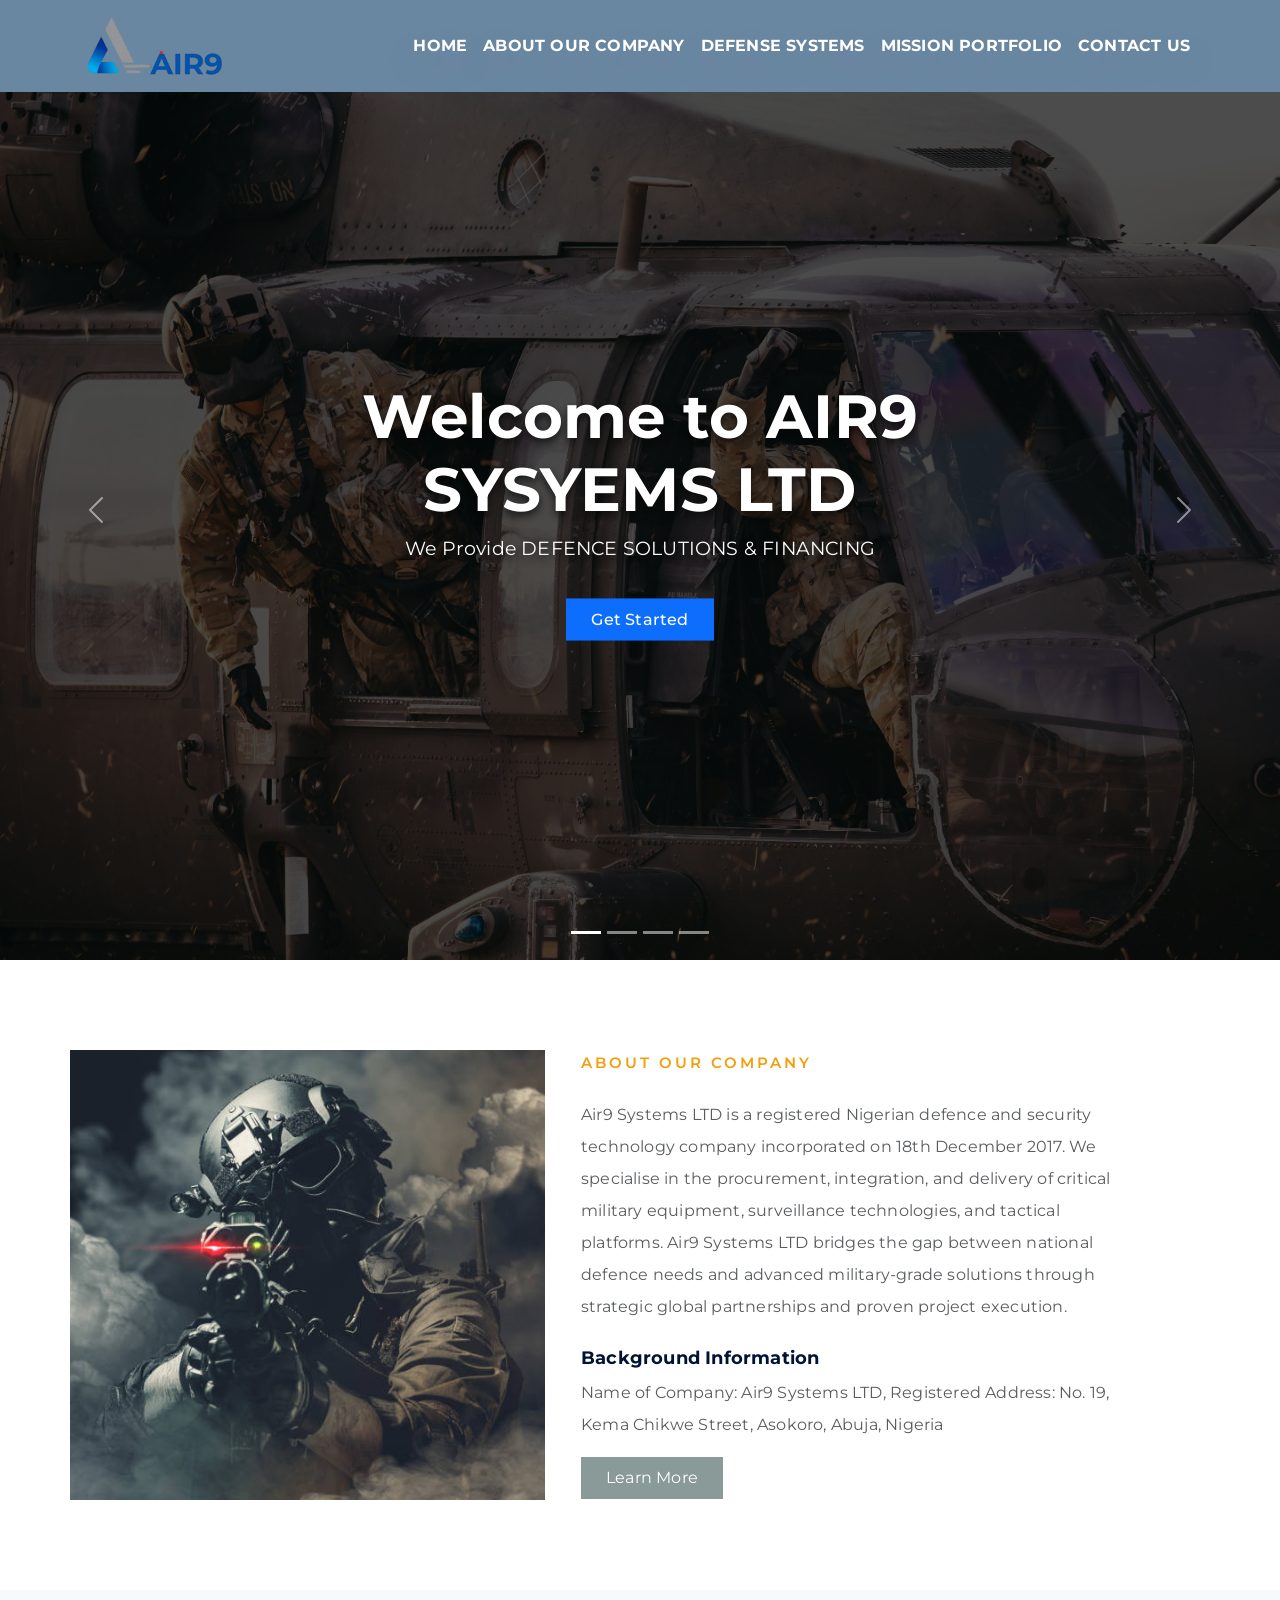
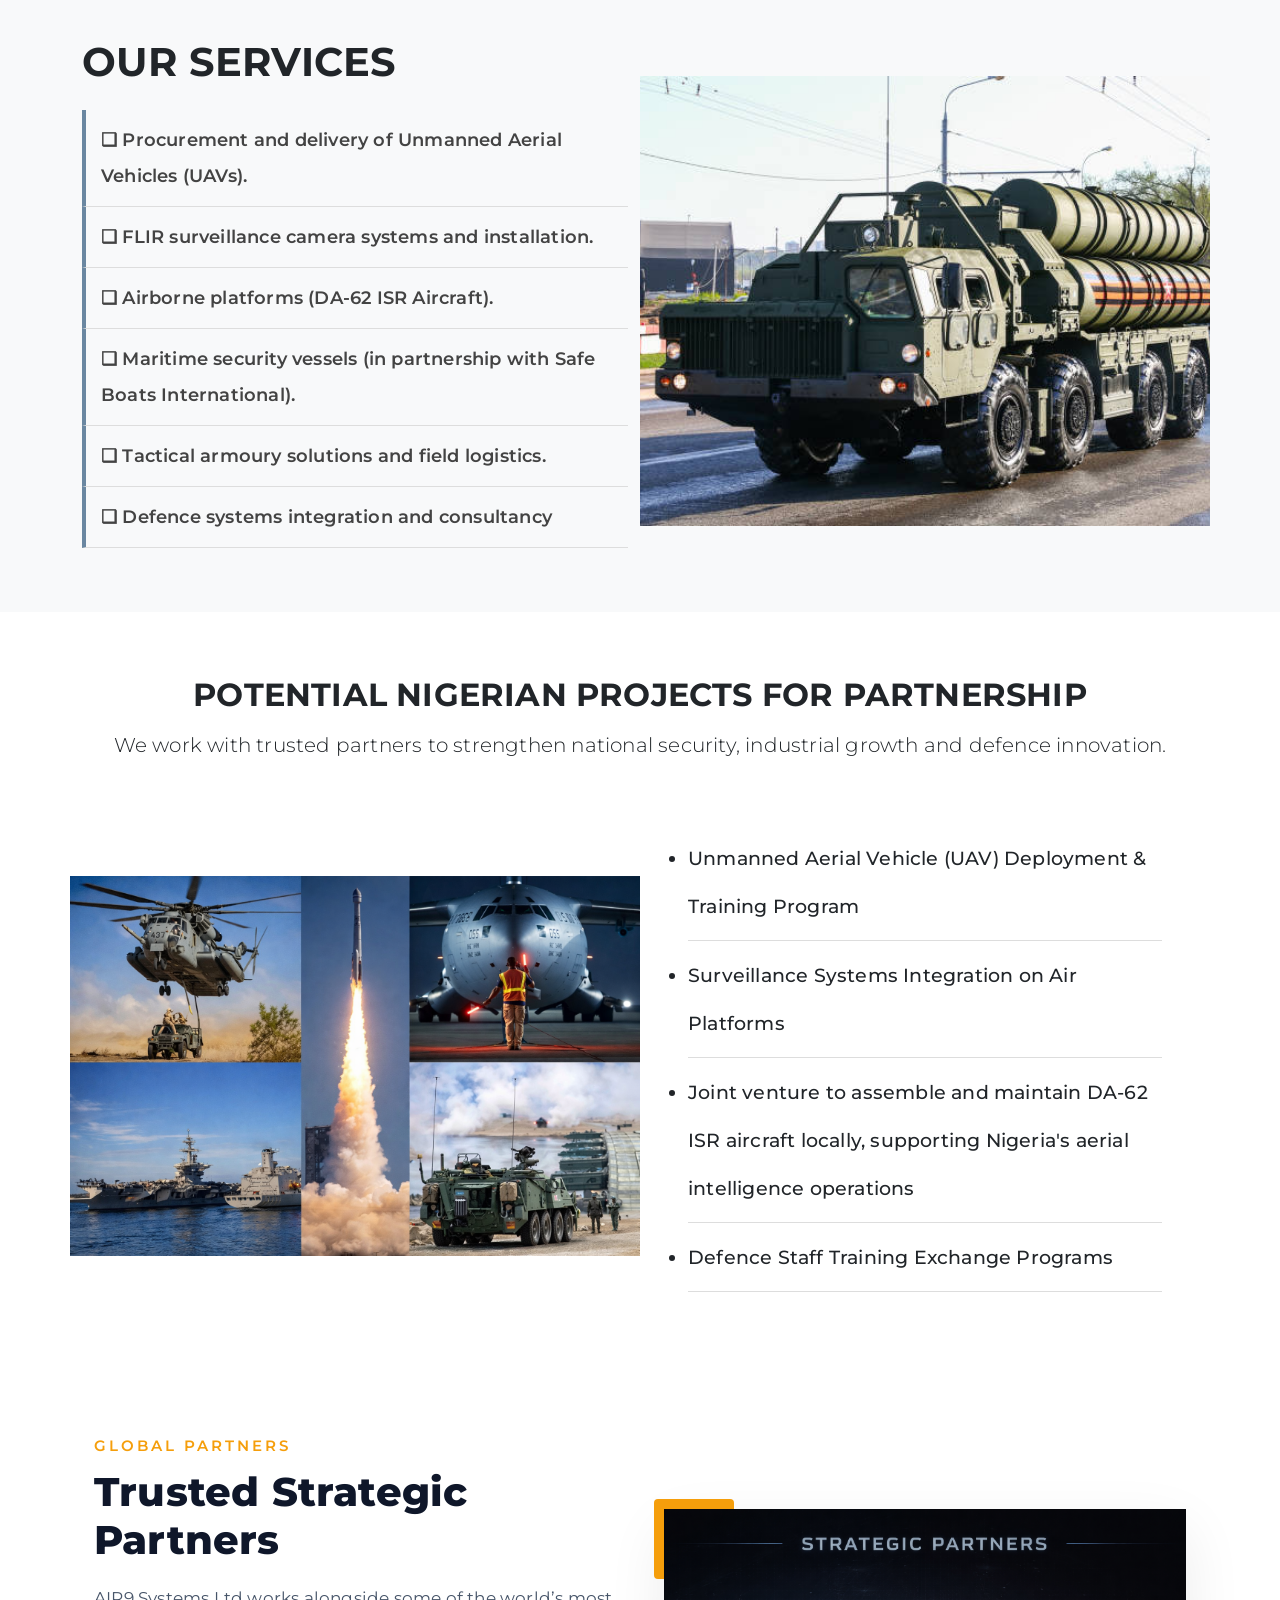
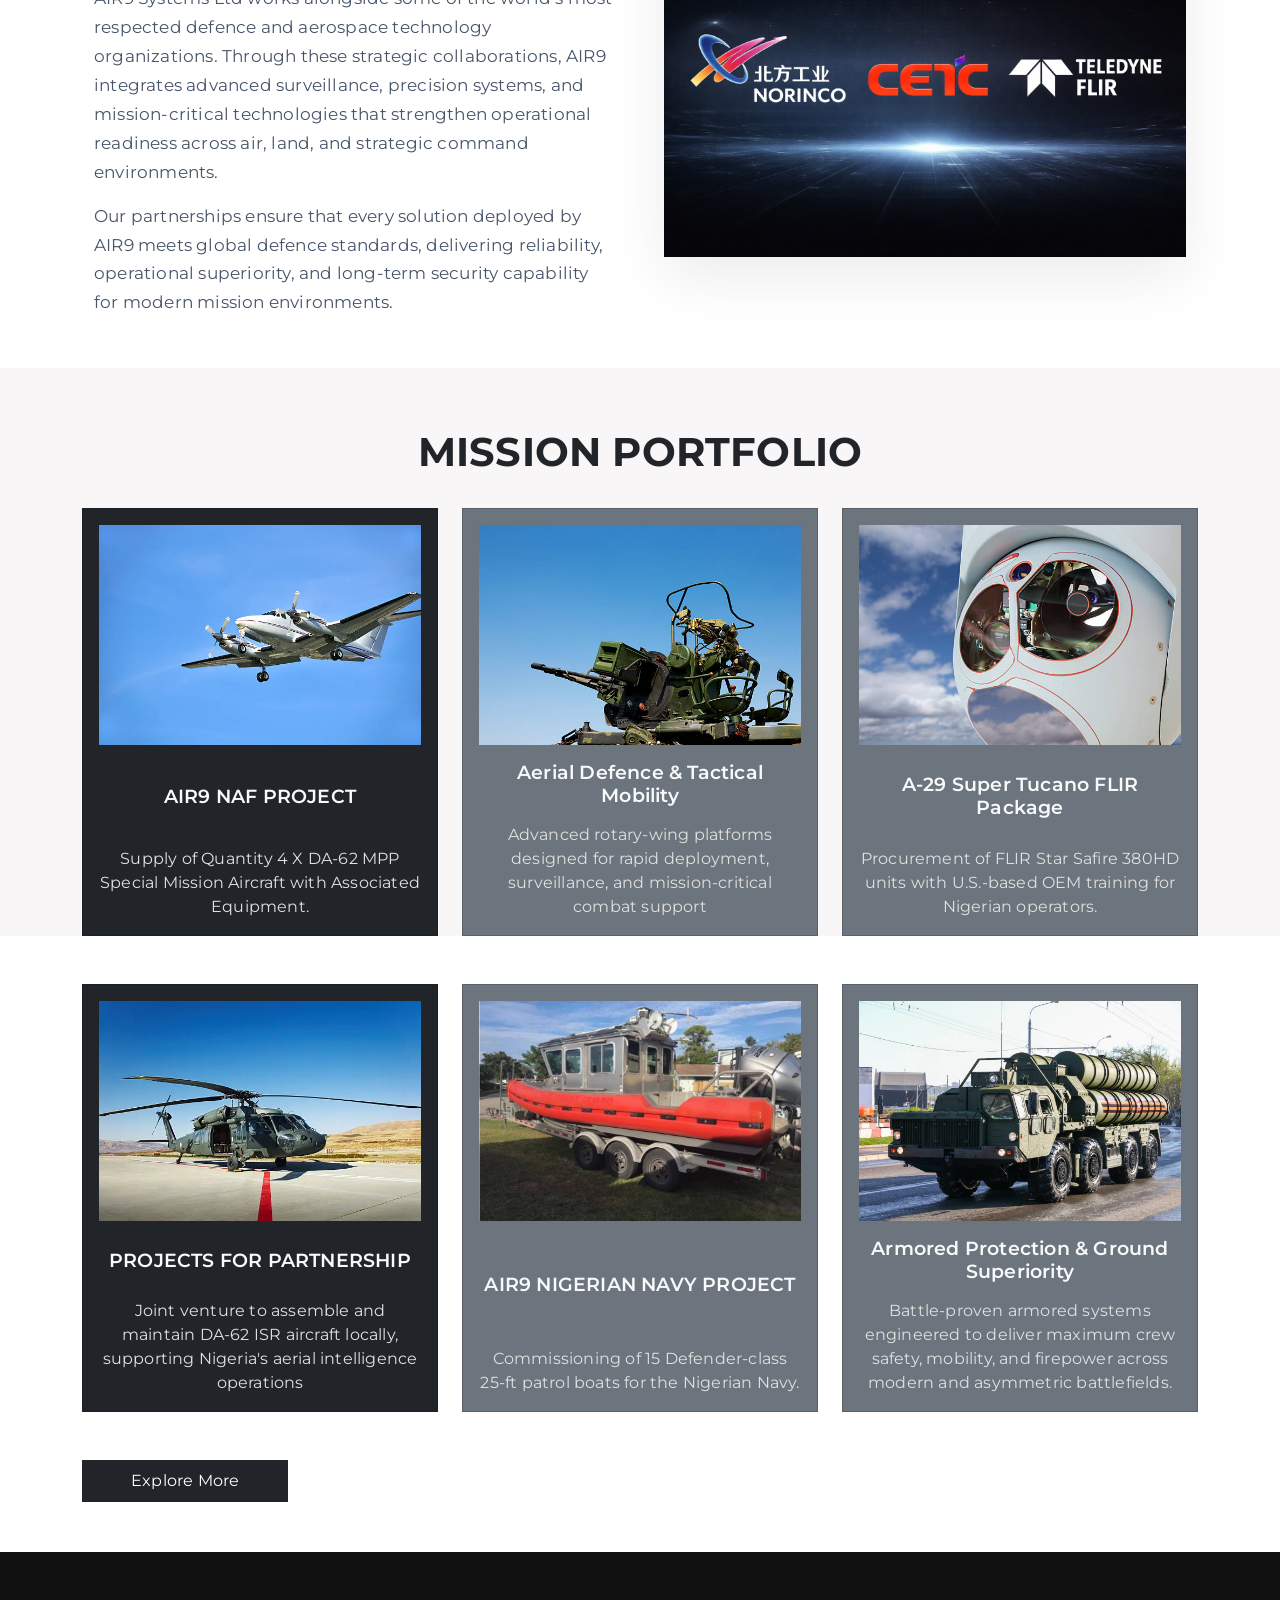
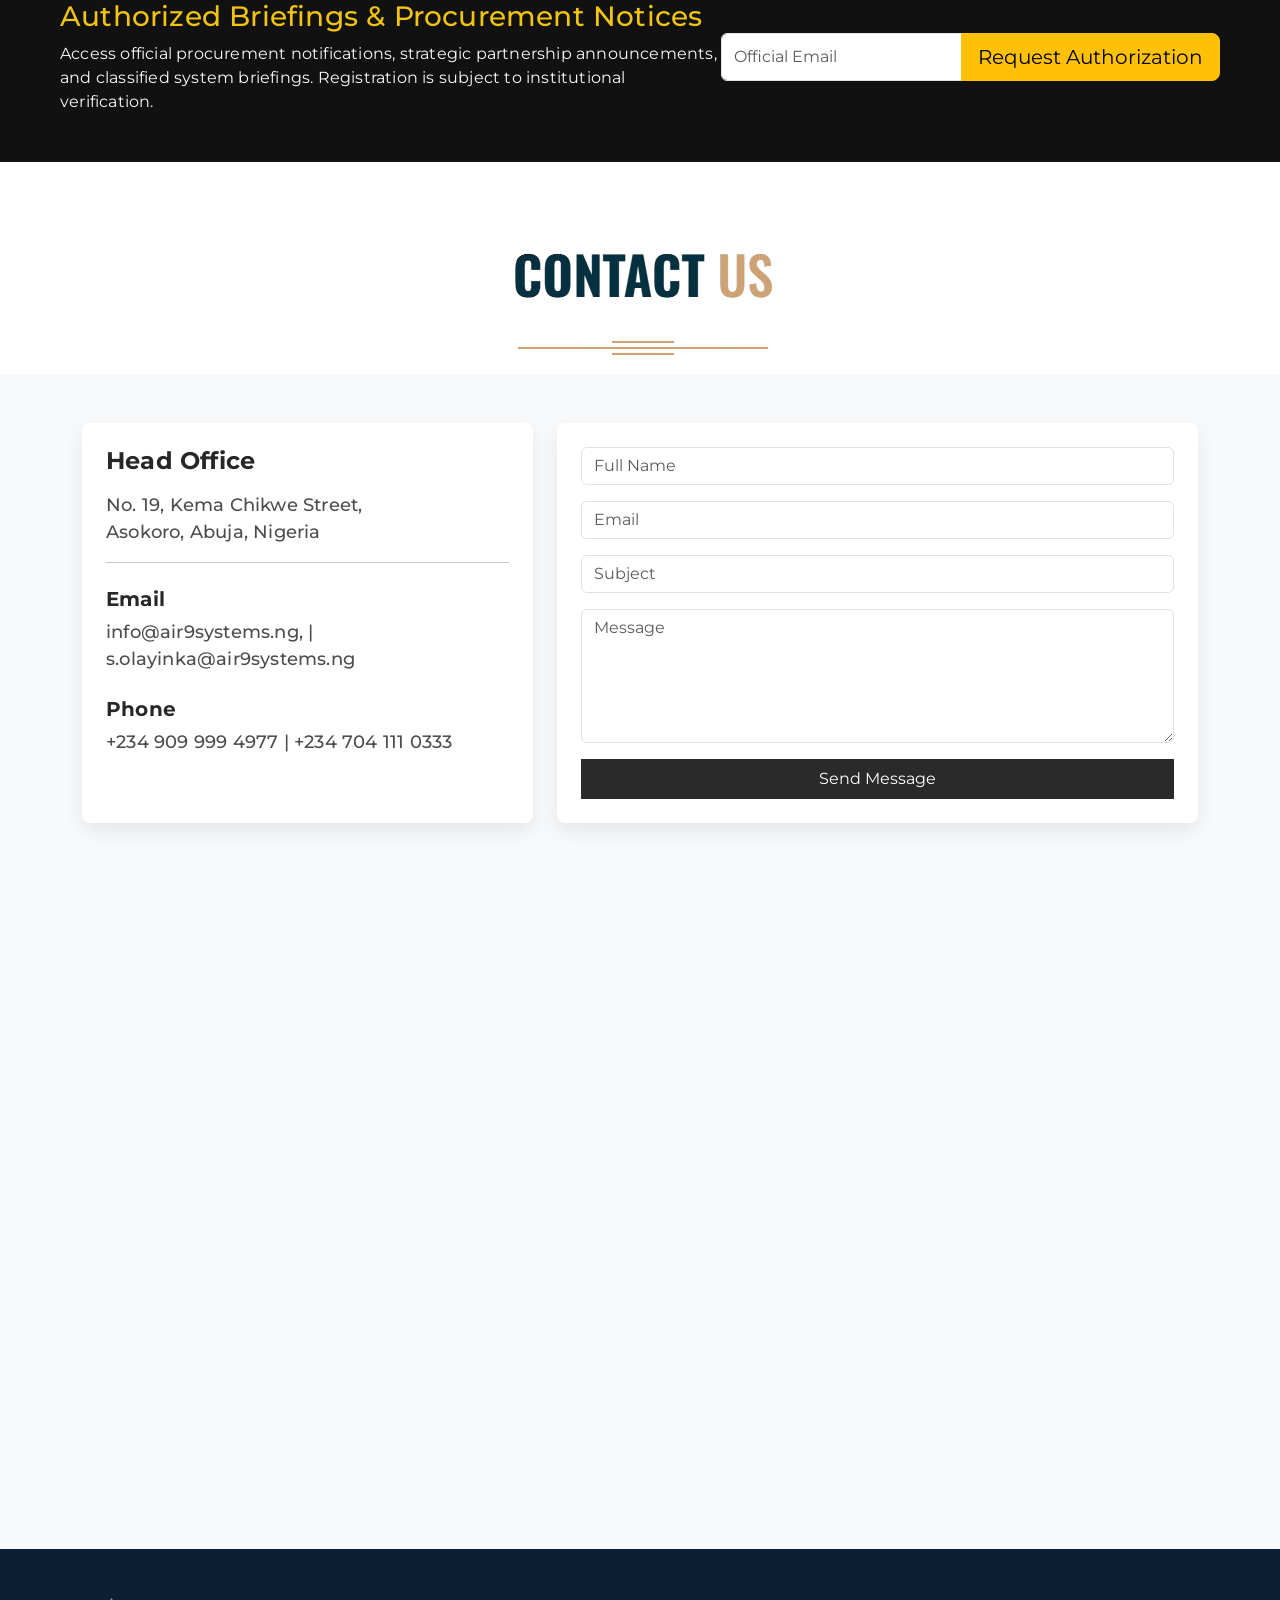
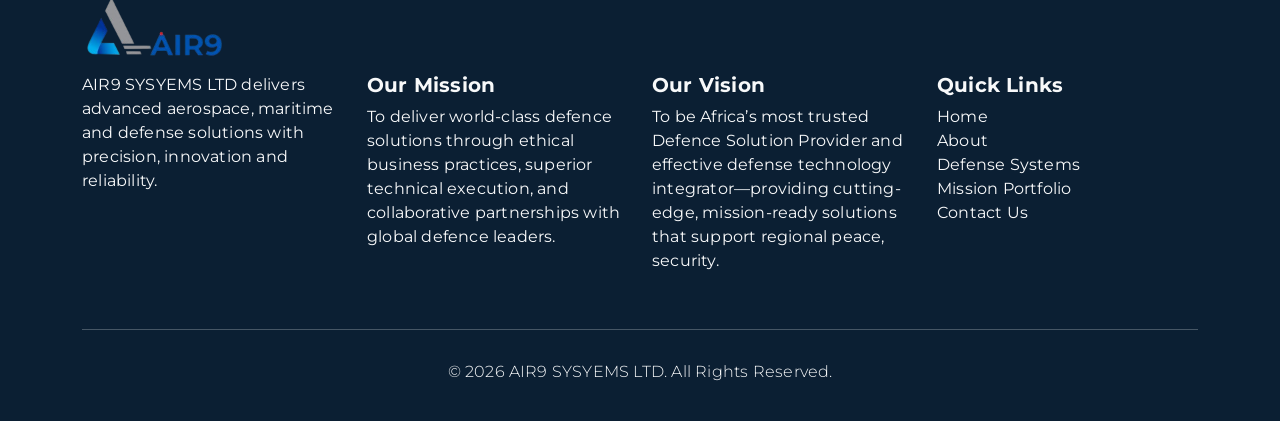
==== index.html @ ed9af70f "commit" ====
<!doctype html>
<html lang="en">
  <head>
    <meta charset="UTF-8" />
    <meta name="viewport" content="width=device-width, initial-scale=1.0" />
    <title>Home-Page</title>
    <link
      href="https://cdn.jsdelivr.net/npm/bootstrap@5.0.2/dist/css/bootstrap.min.css"
      rel="stylesheet"
      integrity="sha384-EVSTQN3/azprG1Anm3QDgpJLIm9Nao0Yz1ztcQTwFspd3yD65VohhpuuCOmLASjC"
      crossorigin="anonymous"
    />
    <link
      href="https://fonts.googleapis.com/css2?family=Montserrat:wght@600;700;800&family=Poppins:wght@300;400;500;600&display=swap"
      rel="stylesheet"
    />

    <link
      rel="stylesheet"
      href="https://cdn.jsdelivr.net/npm/bootstrap-icons@1.13.1/font/bootstrap-icons.min.css"
    />
    <link
      rel="shortcut icon"
      href="IMAGES/30dbe4fa-3ac6-4800-bad0-9c87b84020b6.png"
    />
    <link href="https://unpkg.com/aos@2.3.4/dist/aos.css" rel="stylesheet" />
    <link rel="stylesheet" href="style.css" />
  </head>
  <body id="home">
    <!-- PAGE LOADER -->
    <div id="page-loader">
      <div class="loader-ring"></div>
    </div>

    <nav
      class="navbar navbar-expand-xl navbar-dark py-3 fixed-top"
      style="background: #6a87a1"
    >
      <div class="container">
        <a href="index.html" class="text-decoration-none">
          <img
            class="nav-logo"
            src="IMAGES/Air9-logo-removebg-preview.png"
            loading="lazy"
            alt="AIR9 Logo"
          />
        </a>

        <button
          class="navbar-toggler"
          type="button"
          data-bs-toggle="collapse"
          data-bs-target="#navmenu"
        >
          <span class="navbar-toggler-icon"></span>
        </button>

        <div class="collapse navbar-collapse" id="navmenu">
          <ul class="navbar-nav ms-auto font-style nav-font">
            <li class="nav-item">
              <a
                class="nav-link display-5 fs-6 fw-bold"
                href="index.html"
                style="color: white !important"
                >HOME</a
              >
            </li>
            <!-- drop-down -->
            <li class="nav-item dropdown">
              <a
                class="nav-link display-5 fs-6 fw-bold"
                href="#"
                id="contactDropdown"
                role="button"
                data-bs-toggle="dropdown"
                aria-expanded="false"
                style="color: white !important"
              >
                ABOUT OUR COMPANY
              </a>

              <ul class="dropdown-menu custom-dropdown dropdown-menu-end">
                <li>
                  <a
                    class="dropdown-item gap-2"
                    style="display: flex; align-items: center !important"
                    href="about.html"
                  >
                    <i class="bi bi-das icon"></i>
                    <b class="fst-normal fw-normal">Who We Are</b>
                  </a>
                </li>

                <li>
                  <a
                    class="dropdown-item gap-2"
                    style="display: flex; align-items: center !important"
                    href="board-of-directors.html"
                  >
                    <i class="bi bi-das icon"></i>
                    <b class="fst-normal fw-normal"> Board Of Directors </b>
                  </a>
                </li>
              </ul>
            </li>
            <!--  -->
            <li class="nav-item">
              <a
                class="nav-link display-5 fs-6 fw-bold"
                href="defense-system.html"
                style="color: white !important"
                >DEFENSE SYSTEMS</a
              >
            </li>
            <li class="nav-item">
              <a
                class="nav-link display-5 fs-6 fw-bold"
                href="gallery.html"
                style="color: white !important"
                >MISSION PORTFOLIO</a
              >
            </li>
            <li class="nav-item dropdown">
              <a
                class="nav-link display-5 fs-6 fw-bold"
                href="#"
                id="contactDropdown"
                role="button"
                data-bs-toggle="dropdown"
                aria-expanded="false"
                style="color: white !important"
              >
                CONTACT US
              </a>

              <ul
                class="dropdown-menu custom-dropdown dropdown-menu-end"
                aria-labelledby="contactDropdown"
              >
                <li>
                  <a
                    class="dropdown-item gap-2"
                    style="display: flex; align-items: center !important"
                    href="contact.html"
                  >
                    <i class="bi bi-das icon"></i>
                    <b>Send A Message</b>
                  </a>
                </li>
                <li>
                  <a
                    class="dropdown-item gap-2"
                    style="display: flex; align-items: center !important"
                    href="procurement.html"
                  >
                    <i class="bi bi-das icon"></i>
                    <b> Procurement & Inquiry</b>
                  </a>
                </li>
              </ul>
            </li>
            <!--  -->
          </ul>
        </div>
      </div>
    </nav>

    <!-- Showcase -->
    <section
      id="heroCarousel"
      class="carousel slide carousel-fade"
      data-bs-ride="carousel"
    >
      <!-- indicators -->
      <div class="carousel-indicators">
        <button
          type="button"
          data-bs-target="#heroCarousel"
          data-bs-slide-to="0"
          class="active"
        ></button>
        <button
          type="button"
          data-bs-target="#heroCarousel"
          data-bs-slide-to="1"
        ></button>
        <button
          type="button"
          data-bs-target="#heroCarousel"
          data-bs-slide-to="2"
        ></button>
        <button
          type="button"
          data-bs-target="#heroCarousel"
          data-bs-slide-to="3"
        ></button>
      </div>

      <!-- slides -->
      <div class="carousel-inner">
        <!-- Slide 1 -->
        <div class="carousel-item active position-relative">
          <img
            src="IMAGES/7dea41cc-e19e-4ef1-8478-1441b3463ee5.jpg"
            class="d-block w-100"
            loading="lazy"
            alt="carousel1"
          />

          <!-- dark overlay -->
          <div class="overlay"></div>

          <div class="carousel-caption font-style">
            <h1 class="fw-bold" data-aos="zoom-in" data-aos-delay="300">
              Welcome to AIR9 SYSYEMS LTD
            </h1>
            <p data-aos="zoom-in" data-aos-delay="300">
              We Provide DEFENCE SOLUTIONS & FINANCING
            </p>
            <a
              data-aos="zoom-in"
              data-aos-delay="300"
              style="font-weight: 500; margin-top: 20px"
              href="#about-page"
              class="btn btn-primary fs-6 px-4 rounded-0 py-2"
              >Get Started</a
            >
          </div>
        </div>

        <!-- Slide 2 -->
        <div class="carousel-item position-relative">
          <img
            src="IMAGES/airline-hero-imageone.jpg"
            class="d-block w-100"
            loading="lazy"
            alt="carousel2"
          />

          <!-- dark overlay -->
          <div class="overlay"></div>

          <div class="carousel-caption font-style">
            <h1 class="fw-bold" data-aos="zoom-in" data-aos-delay="300">
              AIR9 NAF PROJECT
            </h1>
            <p>
              Supply of Quanlity 4 X DA-62 MPP Special Mission Aircraft with
              <br />
              Associated Equipment, Training and Flight Simulator
            </p>
          </div>
        </div>

        <!-- Slide 3 -->
        <div class="carousel-item position-relative">
          <img
            src="IMAGES/missile.webp"
            class="d-block w-100"
            loading="lazy"
            alt="carousel3"
          />
          <div class="overlay"></div>

          <div class="carousel-caption font-style">
            <h1 class="fw-bold" data-aos="zoom-in" data-aos-delay="300">
              Armored Protection
            </h1>
            <p>
              Battle-proven armored systems engineered to deliver maximum <br />
              crew safety, mobility, and firepower across modern and asymmetric
              battlefields.
            </p>
          </div>
        </div>

        <!-- Slide 4 -->
        <div class="carousel-item position-relative">
          <img
            src="IMAGES/star-bg.webp"
            loading="lazy"
            class="d-block w-100"
            alt="carousel4"
          />
          <div class="overlay"></div>

          <div class="carousel-caption font-style">
            <h1 class="fw-bold" data-aos="zoom-in" data-aos-delay="300">
              A-29 Super Tucano FLIR
            </h1>
            <p>
              Procurement of FLIR Star Safire 380HD units with U.S.-based OEM
              <br />
              training for Nigerian operators under a government-to-government
              arrangement.
            </p>
          </div>
        </div>
        <!--  -->
      </div>

      <!-- controls -->
      <button
        class="carousel-control-prev"
        type="button"
        data-bs-target="#heroCarousel"
        data-bs-slide="prev"
      >
        <span class="carousel-control-prev-icon"></span>
      </button>

      <button
        class="carousel-control-next"
        type="button"
        data-bs-target="#heroCarousel"
        data-bs-slide="next"
      >
        <span class="carousel-control-next-icon"></span>
      </button>
    </section>

    <section id="about-page" class="about-section py-5">
      <div class="container">
        <div class="row align-items-center gap-4">
          <!-- Image -->
          <div class="col-lg-5 about-sec-img"></div>

          <!-- Text -->
          <div class="col-lg-6 about-cont font-style">
            <span class="about-span">ABOUT OUR COMPANY</span>
            <p class="text-muted mt-4">
              Air9 Systems LTD is a registered Nigerian defence and security
              technology company incorporated on 18th December 2017. We
              specialise in the procurement, integration, and delivery of
              critical military equipment, surveillance technologies, and
              tactical platforms. Air9 Systems LTD bridges the gap between
              national defence needs and advanced military-grade solutions
              through strategic global partnerships and proven project
              execution.
            </p>

            <h5 class="mt-4">Background Information</h5>
            <p class="text-muted">
              Name of Company: Air9 Systems LTD, Registered Address: No. 19,
              Kema Chikwe Street, Asokoro, Abuja, Nigeria
            </p>

            <span class="span-anchor">
              <a href="about.html" class="btn text-white px-4 rounded-0 py-2">
                Learn More
              </a>
            </span>
          </div>
        </div>
      </div>
    </section>

    <!-- SERVICES SECTION -->
    <section id="services" class="services-section py-5">
      <div class="container">
        <div class="row align-items-center">
          <!-- TEXT SIDE -->
          <div class="col-lg-6 font-style">
            <h1 class="fw-bold mb-4">OUR SERVICES</h1>

            <ul class="services-list">
              <li>
                ❑ Procurement and delivery of Unmanned Aerial Vehicles (UAVs).
              </li>
              <li>❑ FLIR surveillance camera systems and installation.</li>
              <li>❑ Airborne platforms (DA-62 ISR Aircraft).</li>
              <li>
                ❑ Maritime security vessels (in partnership with Safe Boats
                International).
              </li>
              <li>❑ Tactical armoury solutions and field logistics.</li>
              <li>❑ Defence systems integration and consultancy</li>
            </ul>
          </div>

          <!-- IMAGE SIDE -->
          <div class="col-lg-6 service-img"></div>
        </div>
      </div>
    </section>

    <!-- PARTNERSHIP SECTION -->
    <section
      class="partnership-section py-3"
      data-aos="zoom-in"
      data-aos-delay="100"
    >
      <div class="container">
        <!-- TITLE -->
        <div class="row mt-5">
          <div class="col-12 text-center font-style">
            <h2 class="fw-bold">POTENTIAL NIGERIAN PROJECTS FOR PARTNERSHIP</h2>
            <p class="lead mt-3">
              We work with trusted partners to strengthen national security,
              industrial growth and defence innovation.
            </p>
          </div>
        </div>

        <!-- FIRST ROW -->
        <div class="row align-items-center mb-5 font-style">
          <!-- IMAGE -->
          <div class="col-lg-6 partnership-img-one"></div>

          <!-- LIST -->
          <div class="col-lg-6 p-5">
            <ul class="project-list">
              <li>
                Unmanned Aerial Vehicle (UAV) Deployment & Training Program
              </li>
              <li>Surveillance Systems Integration on Air Platforms</li>
              <li>
                Joint venture to assemble and maintain DA-62 ISR aircraft
                locally, supporting Nigeria's aerial intelligence operations
              </li>
              <li>Defence Staff Training Exchange Programs</li>
            </ul>
          </div>
        </div>

        <!-- STRATEGIC PARTNERS SECTION -->
        <div class="partners-section">
          <div class="container-fluid">
            <div class="row align-items-center g-5">
              <!-- LEFT CONTENT -->
              <div class="col-lg-6 col-md-12 font-style">
                <span class="partners-label text-center">GLOBAL PARTNERS</span>

                <h2 class="partners-title">Trusted Strategic Partners</h2>

                <p class="partners-text">
                  AIR9 Systems Ltd works alongside some of the world’s most
                  respected defence and aerospace technology organizations.
                  Through these strategic collaborations, AIR9 integrates
                  advanced surveillance, precision systems, and mission-critical
                  technologies that strengthen operational readiness across air,
                  land, and strategic command environments.
                </p>

                <p class="partners-text">
                  Our partnerships ensure that every solution deployed by AIR9
                  meets global defence standards, delivering reliability,
                  operational superiority, and long-term security capability for
                  modern mission environments.
                </p>
              </div>

              <!-- RIGHT IMAGE -->
              <div class="col-lg-6">
                <div class="partners-image-wrapper">
                  <img
                    src="IMAGES/air9-partners.png"
                    class="img-fluid partner-image"
                    alt="AIR9 Strategic Defence Partners"
                  />
                </div>
              </div>
            </div>
          </div>
        </div>
        <!--  -->
      </div>
    </section>

    <!--  -->

    <!-- Boxes 1-->

    <section class="Boxes-foxes" data-aos="fade-up">
      <div class="container">
        <div class="row text-center g-4">
          <h1 class="fw-bolder font-style">MISSION PORTFOLIO</h1>
          <!-- card-one -->
          <div class="col-md d-flex hover-spark">
            <div class="card bg-dark rounded-0 text-light">
              <div class="card-body text-center font-style">
                <div class="h1 mb-3">
                  <i
                    ><img
                      class="card-img-top rounded-0 custom-card-img"
                      src="IMAGES/jet-ds2.jpg"
                      loading="lazy"
                      alt="card-image1a"
                  /></i>
                </div>
                <h3 class="card-title mb-3 font-style">AIR9 NAF PROJECT</h3>
                <p class="card-text">
                  Supply of Quantity 4 X DA-62 MPP Special Mission Aircraft with
                  Associated Equipment.
                </p>
              </div>
            </div>
          </div>

          <!-- card two  -->
          <div class="col-md d-flex hover-spark">
            <div class="card bg-secondary rounded-0 text-light">
              <div class="card-body text-center font-style">
                <div class="h1 mb-3">
                  <i
                    ><img
                      class="card-img-top rounded-0 custom-card-img"
                      src="IMAGES/port-Aerial Defence & Tactical Mobility.jpg"
                      loading="lazy"
                      alt="card-image2"
                  /></i>
                </div>
                <h3 class="card-title mb-3">
                  Aerial Defence & Tactical Mobility
                </h3>
                <p class="card-text">
                  Advanced rotary-wing platforms designed for rapid deployment,
                  surveillance, and mission-critical combat support
                </p>
              </div>
            </div>
          </div>

          <!-- card three -->
          <div class="col-md d-flex hover-spark">
            <div class="card bg-secondary rounded-0 text-light">
              <div class="card-body text-center font-style">
                <div class="h1 mb-3">
                  <i
                    ><img
                      class="card-img-top rounded-0 custom-card-img"
                      src="IMAGES/tucano camera.jpg"
                      loading="lazy"
                      alt="card-image3c"
                  /></i>
                </div>
                <h3 class="card-title mb-3 font-style">
                  A-29 Super Tucano FLIR Package
                </h3>
                <p class="card-text">
                  Procurement of FLIR Star Safire 380HD units with U.S.-based
                  OEM training for Nigerian operators.
                </p>
              </div>
            </div>
          </div>
        </div>
      </div>
    </section>

    <!-- Boxes 2 -->
    <section class="gallery-sec" data-aos="fade-up">
      <div class="container mt-5">
        <div class="row text-center g-4">
          <!-- card-one -->
          <div class="col-md d-flex hover-spark">
            <div class="card bg-dark rounded-0 text-light">
              <div class="card-body text-center font-style">
                <div class="h1 mb-3">
                  <i
                    ><img
                      class="card-img-top rounded-0 custom-card-img"
                      src="IMAGES/police-one.webp"
                      alt="card-image1"
                      loading="lazy"
                  /></i>
                </div>
                <h3 class="card-title mb-3">PROJECTS FOR PARTNERSHIP</h3>
                <p class="card-text">
                  Joint venture to assemble and maintain DA-62 ISR aircraft
                  locally, supporting Nigeria's aerial intelligence operations
                </p>
              </div>
            </div>
          </div>

          <!-- card two  -->
          <div class="col-md d-flex hover-spark">
            <div class="card bg-secondary rounded-0 text-light">
              <div class="card-body text-center font-style">
                <div class="h1 mb-3">
                  <i
                    ><img
                      class="card-img-top rounded-0 custom-card-img"
                      src="IMAGES/Boat-hero.jpg"
                      loading="lazy"
                      alt="card-image2b"
                  /></i>
                </div>
                <h3 class="card-title mb-3 font-style">
                  AIR9 NIGERIAN NAVY PROJECT
                </h3>
                <p class="card-text">
                  Commissioning of 15 Defender-class 25-ft patrol boats for the
                  Nigerian Navy.
                </p>
              </div>
            </div>
          </div>

          <!-- card three -->
          <div class="col-md d-flex hover-spark">
            <div class="card bg-secondary rounded-0 text-light">
              <div class="card-body text-center font-style">
                <div class="h1 mb-3">
                  <i
                    ><img
                      class="card-img-top rounded-0 custom-card-img"
                      src="IMAGES/istockphoto-1393750036-612x612.jpg"
                      loading="lazy"
                      alt="card-image3"
                  /></i>
                </div>
                <h3 class="card-title mb-3">
                  Armored Protection & Ground Superiority
                </h3>
                <p class="card-text">
                  Battle-proven armored systems engineered to deliver maximum
                  crew safety, mobility, and firepower across modern and
                  asymmetric battlefields.
                </p>
              </div>
            </div>
          </div>
        </div>
        <br />
        <br />
        <div class="explore-div">
          <a
            href="gallery.html"
            class="px-5 py-2 font-style rounded-0 btn btn-dark"
            >Explore More</a
          >
        </div>
      </div>
    </section>

    <section style="background: #111" class="text-light p-5">
      <div class="container-fluid">
        <div class="d-md-flex justify-content-between align-items-center">
          <div class="font-style">
            <h3 style="color: #f1c40f">
              Authorized Briefings & Procurement Notices
            </h3>
            <p class="mb-0">
              Access official procurement notifications, strategic partnership
              announcements, <br />
              and classified system briefings. Registration is subject to
              institutional verification.
            </p>
          </div>

          <!-- FORM -->
          <form action="procurement.html" method="GET" class="mt-3 mt-md-0">
            <div class="input-group font-style" style="max-width: 500px">
              <input
                type="email"
                name="email"
                class="form-control"
                placeholder="Official Email"
                required
              />

              <button class="btn btn-warning btn-lg" type="submit">
                Request Authorization
              </button>
            </div>
          </form>
        </div>
      </div>
    </section>

    <br /><br /><br />

    <!-- CONTACT SECTION -->
    <section
      class="contact-hero d-flex align-items-center justify-content-center text-center text-light"
    >
      <div class="contact-background">
        <img
          src="IMAGES/contact-logo-removebg-preview.png"
          alt="contact-background"
          loading="lazy"
        />
      </div>
    </section>

    <!-- CONTACT SECTION -->
    <section id="contact" class="contact-section py-5">
      <div class="container">
        <div class="row g-4">
          <!-- ADDRESS SIDE -->
          <div class="col-lg-5 font-style">
            <div class="contact-info p-4 h-100">
              <h4 class="fw-bold mb-3">Head Office</h4>
              <p>
                No. 19, Kema Chikwe Street, <br />
                Asokoro, Abuja, Nigeria
              </p>

              <hr />

              <h5 class="fw-bold mt-4">Email</h5>
              <p>
                info@air9systems.ng, |<br />
                s.olayinka@air9systems.ng
              </p>

              <h5 class="fw-bold mt-4">Phone</h5>
              <p>+234 909 999 4977 | +234 704 111 0333</p>
            </div>
          </div>

          <!-- FORM SIDE -->
          <div class="col-lg-7">
            <form
              class="contact-form p-4 font-style"
              action="contact.php"
              method="POST"
            >
              <div class="mb-3">
                <input
                  type="text"
                  class="form-control"
                  name="fullname"
                  placeholder="Full Name"
                  required
                />
              </div>

              <div class="mb-3">
                <input
                  type="email"
                  class="form-control"
                  name="email"
                  placeholder="Email"
                  required
                />
              </div>

              <div class="mb-3">
                <input
                  type="text"
                  class="form-control"
                  name="subject"
                  placeholder="Subject"
                  required
                />
              </div>

              <div class="mb-3">
                <textarea
                  class="form-control"
                  rows="5"
                  name="message"
                  placeholder="Message"
                  required
                ></textarea>
              </div>

              <button type="submit" class="p-2 px-3 w-100">Send Message</button>
            </form>
          </div>
        </div>
      </div>

      <!-- MAP -->
      <div class="map-area mt-5">
        <iframe
          src="https://www.google.com/maps/embed?pb=!1m18!1m12!1m3!1d3940.4384329893774!2d7.511073474827162!3d9.023708489072146!2m3!1f0!2f0!3f0!3m2!1i1024!2i768!4f13.1!3m3!1m2!1s0x104e0c080f40f677%3A0x65ae730b9f9bafa0!2s19%20Kema%20Chikwe%20St%2C%20Gudu%2C%20Aso%20900110%2C%20Federal%20Capital%20Territory!5e0!3m2!1sen!2sng!4v1771195402789!5m2!1sen!2sng"
          style="border: 0; width: 100%; height: 70vh"
          title="Google Map showing AIR9 office location"
          allowfullscreen=""
          loading="lazy"
          referrerpolicy="no-referrer-when-downgrade"
        ></iframe>
      </div>
    </section>
    <!-- FOOTER -->

    <footer
      class="text-light pt-5 pb-4 font-style"
      style="background-color: #0b1f33"
    >
      <div class="container">
        <div class="mb-3">
          <a href="#home" class="fw-bold"
            ><img
              class="nav-logo"
              src="IMAGES/Air9-logo-removebg-preview.png"
              loading="lazy"
              alt="nav-logo"
          /></a>
        </div>
        <div class="row">
          <!-- Company Info -->
          <div class="col-md-3 mb-4">
            <p>
              AIR9 SYSYEMS LTD delivers advanced aerospace, maritime and defense
              solutions with precision, innovation and reliability.
            </p>
          </div>

          <!-- Mission -->
          <div class="col-md-3 mb-4">
            <h5 class="fw-bold">Our Mission</h5>
            <p>
              To deliver world-class defence solutions through ethical business
              practices, superior technical execution, and collaborative
              partnerships with global defence leaders.
            </p>
          </div>

          <!-- Vision -->
          <div class="col-md-3 mb-4">
            <h5 class="fw-bold">Our Vision</h5>
            <p>
              To be Africa’s most trusted Defence Solution Provider and
              effective defense technology integrator—providing cutting-edge,
              mission-ready solutions that support regional peace, security.
            </p>
          </div>

          <!-- Quick Links -->
          <div class="col-md-3 mb-4">
            <h5 class="fw-bold">Quick Links</h5>
            <ul class="list-unstyled quick-links">
              <li>
                <a href="#home" class="text-light text-decoration-none">Home</a>
              </li>
              <li>
                <a href="about.html" class="text-light text-decoration-none"
                  >About</a
                >
              </li>
              <li>
                <a
                  href="defense-system.html"
                  class="text-light text-decoration-none"
                  >Defense Systems</a
                >
              </li>
              <li>
                <a href="gallery.html" class="text-light text-decoration-none"
                  >Mission Portfolio</a
                >
              </li>
              <li>
                <a href="contact.html" class="text-light text-decoration-none"
                  >Contact Us</a
                >
              </li>
            </ul>
          </div>
        </div>

        <hr class="border-light" />

        <!-- Bottom -->
        <div
          class="text-center font-style py-3 display-6 fs-6 d-flex align-items-center justify-content-center flex-column gap-2"
        >
          <span>© 2026 AIR9 SYSYEMS LTD. All Rights Reserved.</span>
        </div>
      </div>
    </footer>

    <script
      src="https://cdn.jsdelivr.net/npm/bootstrap@5.0.2/dist/js/bootstrap.bundle.min.js"
      integrity="sha384-MrcW6ZMFYlzcLA8Nl+NtUVF0sA7MsXsP1UyJoMp4YLEuNSfAP+JcXn/tWtIaxVXM"
      crossorigin="anonymous"
    ></script>

    <script>
      document.addEventListener("DOMContentLoaded", function () {
        const loader = document.getElementById("page-loader");

        if (loader) {
          loader.classList.add("fade-out");

          // Optional: remove it fully after animation
          setTimeout(() => {
            loader.style.display = "none";
          }, 500); // match your CSS transition time
        }
      });
    </script>

    <!--  -->
    <script src="https://unpkg.com/aos@2.3.4/dist/aos.js"></script>
    <script>
      AOS.init({
        duration: 1000,
        once: true,
        easing: "ease-in-out",
      });
    </script>
  </body>
</html>
---- style.css ----
* {
  margin: 0;
  padding: 0;
}

.font-style {
  font-family: "Montserrat", sans-serif;
  letter-spacing: 0.2px;
}

.font-style-spacing {
  font-weight: 700;
  letter-spacing: 1px;
}

/* PAGE LOADER */
#page-loader {
  position: fixed;
  width: 100%;
  height: 100vh;
  background: #0b1f33; /* same military dark tone */
  display: flex;
  justify-content: center;
  align-items: center;
  inset: 0;
  z-index: 99999;
  transition: opacity 0.6s ease;
}

#page-loader.fade-out {
  opacity: 0;
  pointer-events: none;
}

/* Circular Ring */
.loader-ring {
  width: 150px;
  height: 150px;
  border: 15px solid rgba(255, 255, 255, 0.2);
  border-top: 15px solid #f1c40f; /* accent color */
  border-radius: 50%;
  animation: spin 2s linear infinite;
}

/* Smooth Spin */
@keyframes spin {
  0% {
    transform: rotate(0deg);
  }
  100% {
    transform: rotate(360deg);
  }
}

body::before {
  display: block;
  content: "";
  height: 60px;
}

@media (min-width: 768px) {
  .news-input {
    width: 50%;
  }
}

/* Collapsed navbar styling */
@media (max-width: 1199px) {
  /* When hovering over the whole dropdown item */
  .dropdown-item:hover .icon {
    height: 2px;
    width: 5% !important;
    border: 2px solid white;
  }
  .custom-dropdown .dropdown-item:active {
    background-color: #e0a800;
    color: #2c2b2b;
  }

  .dropdown-item .icon {
    height: 2px;
    width: 5% !important;
    border: 2px solid tan;
  }

  .navbar-collapse {
    background: #3e556b;
    border-left: 3px solid #f1c40f; /* yellow outline */
    border-top: 3px solid #f1c40f; /* yellow outline */
    margin-top: 20px;
    padding: 20px;
    border-radius: 0;
    box-shadow: 0 10px 25px rgba(0, 0, 0, 0.4);
  }

  .navbar-nav .nav-item {
    margin-bottom: 12px;
  }

  .navbar-nav .nav-link {
    padding-left: 15px;
    position: relative;
    transition: 0.3s ease;
  }

  /* Yellow left tactical bar effect */
  .navbar-nav .nav-link::before {
    content: "";
    position: absolute;
    left: 0;
    top: 50%;
    transform: translateY(-50%);
    width: 0;
    height: 70%;
    background: #f1c40f;
    transition: 0.3s ease;
  }

  .navbar-nav .nav-link:hover::before {
    width: 4px;
  }
}

nav li a {
  text-shadow: 0 15px 40px rgba(7, 7, 7, 0.25) !important;
}

.nav-logo {
  height: 70px;
  width: auto;
}

/* NAV LINK HOVER EFFECT */
/* Default (Large Screens) */
.navbar .nav-link {
  position: relative;
  transition: 0.3s ease;
}

.navbar .nav-link::after {
  content: "";
  position: absolute;
  left: 50%;
  bottom: 0;
  width: 0%;
  height: 3px;
  background: #f1c40f;
  transition: all 0.3s ease;
  transform: translateX(-50%);
}

.navbar .nav-link:hover::after {
  width: 90%;
}

.carousel-item img {
  height: 100vh;
  object-fit: "cover";
}

.overlay {
  position: absolute;
  top: 0;
  left: 0;
  width: 100%;
  height: 100%;
  background: rgba(0, 0, 0, 0.7); /* darkness level */
}

.carousel-caption {
  top: 50%;
  bottom: auto;
  transform: translateY(-50%);
  max-width: 100%;
  margin: 0 auto;
}

.carousel-caption h1 {
  font-size: clamp(1.8rem, 5vw, 3.8rem);
  text-shadow: 0 4px 8px rgba(8, 7, 7, 0.8);
  max-width: 100% !important;
  text-wrap: balance !important;
}

.carousel-caption p {
  font-size: clamp(0.9rem, 2vw, 1.2rem);
  text-shadow: 0 4px 8px rgba(8, 7, 7, 0.8);
}

.about-section {
  background: lab(100% 0.01 -0.01);
  padding-top: 90px !important;
  padding-bottom: 90px !important;
}

/* CUSTOM ABOUT DROPDOWN */
.custom-dropdown {
  background-color: #111;
  border: 2px solid rgb(47, 47, 47);
  border-radius: 0;
  padding: 0;
  min-width: 280px;
  box-shadow: 0 10px 30px rgba(0, 0, 0, 0.6);
  animation: fadeIn 0.25s ease-in-out;
}

.custom-dropdown .dropdown-item {
  color: #ddd;
  font-weight: 500;
  padding: 10px 20px;
  transition: all 0.3s ease;
}

.custom-dropdown .dropdown-item:hover {
  background: linear-gradient(90deg, rgb(42, 123, 230));
  color: #ffff;
  padding-left: 25px;
  padding-top: 10px;
}

/* When hovering over the whole dropdown item */
.dropdown-item:hover .icon {
  height: 2px;
  width: 12%;
  border: 2px solid white;
}
.custom-dropdown .dropdown-item:active {
  background-color: #e0a800;
  color: #2c2b2b;
}

.dropdown-item .icon {
  height: 2px;
  width: 12%;
  border: 2px solid tan;
}

/* Smooth fade animation */
@keyframes fadeIn {
  from {
    opacity: 0;
    transform: translateY(5px);
  }
  to {
    opacity: 1;
    transform: translateY(0);
  }
}

.font-about {
  font-family: "Montserrat", sans-serif;
  letter-spacing: 0.3px;
}

.about-section h5 {
  font-size: 1.11rem;
  color: #001336;
  font-weight: 700 !important;
}

.about-span {
  font-size: 15px;
  letter-spacing: 3px;
  color: #f59e0b;
  font-weight: 600;
}
.about-h2 {
  color: #f59e0b;
}

.about-section p {
  font-size: 1rem;
  line-height: 2;
}
.about-sec-img {
  background-image: url("IMAGES/mission-target.jpg"); /* change */
  background-size: cover;
  background-position: center;
  background-repeat: no-repeat;
  min-height: 450px;
}

.span-anchor a {
  text-align: center;
  background: #8a9a98 !important;
}

.services-section {
  background: #f8f9fa;
}

.services-list {
  list-style: none;
  padding: 0;
}

.services-list li {
  padding: 12px 0;
  border-bottom: 1px solid #ddd;
  color: #434343;
  font-weight: 600;
  line-height: 2;
  font-size: large;
}

/* image */
.service-img {
  background-image: url("IMAGES/istockphoto-1393750036-612x612.jpg"); /* change */
  background-size: cover;
  background-position: center;
  background-repeat: no-repeat;
  min-height: 450px;
}

.services-list li {
  border-left: 4px solid #6a87a1;
  padding-left: 15px;
}

/* .partnership-section {
  background: #f8f9fa;
  padding: 30px;
} */

.project-list {
  line-height: 2.5;
  padding: 0;
}

.project-list li {
  padding: 10px 0;
  border-bottom: 1px solid #ddd;
  font-weight: 500;
  font-size: larger;
}

.Partner-div {
  font-size: 2rem;
}

/* images */
.partnership-img-one {
  background-image: url("IMAGES/ChatGPT\ Image\ Feb\ 19\,\ 2026\,\ 12_42_58\ PM.png"); /* change */
  background-size: contain;
  background-position: center;
  background-repeat: no-repeat;
  min-height: 450px;
}

/* PARTNERS SECTION */

.partners-section {
  background: #ffffff;
  padding-top: 30px;
  padding-bottom: 20px;
}

/* label */

.partners-label {
  font-size: 15px;
  letter-spacing: 3px;
  color: #f59e0b;
  font-weight: 600;
}

/* heading */

.partners-title {
  font-size: 40px;
  font-weight: 800;
  margin-top: 10px;
  margin-bottom: 20px;
  color: #0f172a;
  line-height: 1.2;
}

/* text */

.partners-text {
  font-size: 17px;
  color: #475569;
  line-height: 1.7;
  margin-bottom: 15px;
}

/* image container */

.partners-image-wrapper {
  border-radius: 12px;
  box-shadow: 0 20px 60px rgba(0, 0, 0, 0.08);
  position: relative;
}

/* image */

.partner-image {
  width: 100%;
}

/* subtle decoration */

.partners-image-wrapper::before {
  content: "";
  position: absolute;
  top: -10px;
  left: -10px;
  width: 80px;
  height: 80px;
  border-top: 10px solid #f59e0b;
  border-left: 10px solid #f59e0b;
  border-radius: 4px;
}

.custom-card-img {
  height: 220px;
  width: 100%;
  object-fit: cover;
}

.card {
  height: 100%;
}

.card-body {
  display: flex;
  flex-direction: column;
  justify-content: space-between;
}

.Boxes-foxes {
  padding-top: 60px;
  background: #f8f6f6;
}

.Boxes-foxes h3 {
  font-size: larger;
  font-weight: 600;
  text-shadow:
    0 15px 40px rgba(7, 7, 7, 0.25),
    rgba(7, 7, 7, 0.25) !important;
}

.gallery-sec {
  padding-bottom: 50px;
}

.gallery-sec h3 {
  font-size: larger;
  font-weight: 600;
  text-shadow:
    0 15px 40px rgba(7, 7, 7, 0.25),
    rgba(7, 7, 7, 0.25) !important;
}

.gallery-sec p {
  color: #e1e0e0;
}

.Boxes-foxes p {
  color: #e1e0e0;
}

.contact-section {
  background: #f8f9fa;
}

.contact-info {
  background: white;
  font-weight: 500;
  font-size: large;
  color: #282727;
  border-radius: 8px;
  box-shadow: 0 8px 20px rgba(0, 0, 0, 0.08);
}

.contact-info p {
  color: #4e4d4d;
}

.contact-form {
  background: white;
  border-radius: 8px;
  box-shadow: 0 8px 20px rgba(0, 0, 0, 0.08);
}

.contact-form button {
  background: #2a2a2a;
  border: 0;
  color: white;
}

.map-area iframe {
  display: block;
}

.quick-links a:hover {
  color: rgb(249, 200, 6) !important;
}

button {
  transition: all 0.3s ease !important;
}

button:hover {
  transform: translateY(-3px) !important;
  box-shadow: 0 10px 20px rgba(0, 0, 0, 0.2) !important;
}

/*  */

/* Medium and above (stacked navbar) */
@media (max-width: 1300px) {
  .nav-logo {
    height: 60px;
    width: auto;
  }

  .navbar .nav-link {
    display: inline-block;
  }

  .navbar .nav-link::after {
    left: 0;
    transform: none;
  }

  .navbar .nav-link:hover::after {
    width: 100%;
  }
}

/*  */

/* Small screens */
@media (max-width: 576px) {
  .navbar .nav-link:hover::after {
    width: 100%;
    height: 2px;
  }
  .nav-logo {
    height: 50px;
    width: auto;
  }

  .Boxes-foxes {
    margin-top: 40px !important;
    padding-bottom: 45px !important;
  }

  /* images */
  .partnership-img-one {
    background-image: url("IMAGES/ChatGPT\ Image\ Feb\ 19\,\ 2026\,\ 12_42_58\ PM.png"); /* change */
    background-size: contain;
    background-position: center;
    background-repeat: no-repeat;
    min-height: 230px;
  }

  .about-section {
    background: lab(100% 0.01 -0.01);
    padding-top: 60px !important;
    padding-bottom: 60px !important;
  }

  .span-anchor {
    margin-top: 30px;
    width: 100%;
    display: flex;
    align-items: center;
    justify-content: center;
    text-align: center !important;
  }

  .span-anchor a {
    text-align: center;
    background: #8a9a98 !important;
  }

  .font-about {
    font-family: "Montserrat", sans-serif;
    /* letter-spacing: 0.2px; */
  }

  .about-section h5 {
    font-size: 1.13rem;
    color: #001336;
    font-weight: 700 !important;
  }

  .about-span {
    font-size: 18px;
    letter-spacing: 3px;
    color: #f59e0b;
    font-weight: 600;
    text-align: center;
    display: flex;
    align-items: center;
    justify-content: center;
  }

  .about-section p {
    font-size: large;
    font-weight: 600;
    line-height: 2;
  }

  .about-sec-img {
    background-image: url("IMAGES/mission-target.jpg");
    background-size: contain;
    background-position: center;
    background-repeat: no-repeat;
    min-height: 410px;
  }

  .carousel-item img {
    height: 50vh;
    object-fit: "cover";
  }

  .overlay {
    position: absolute;
    top: 0;
    left: 0;
    width: 100%;
    height: 100%;
    background: rgba(0, 0, 0, 0.6); /* darkness level */
  }

  .carousel-caption p {
    text-align: center;
    font-weight: 700;
    font-size: clamp(0.9rem, 2vw, 1.2rem);
    text-shadow: 0 4px 8px rgba(8, 7, 7, 0.8);
  }

  .services-section h1 {
    color: rgb(21, 19, 19);
    text-align: center;
  }

  .services-list {
    list-style: none;
    padding: 0;
  }

  .services-list li {
    border-bottom: 1px solid #ddd;
    color: #434343;
    font-weight: 600;
    line-height: 2;
    font-size: large;
  }

  /* image */
  .service-img {
    background-image: url("IMAGES/istockphoto-1393750036-612x612.jpg"); /* change */
    background-size: contain;
    background-position: center;
    background-repeat: no-repeat;
    min-height: 230px;
  }

  .services-list li {
    border-left: none;
    /* padding-left: 15px; */
  }

  .project-list {
    line-height: 2;
    /* padding: 0; */
  }

  .partners-section {
    background: #f8fafc;
    padding-top: 0 !important;
    padding-bottom: 0 !important;
  }

  /* label */

  .partners-label {
    font-size: 22px;
    letter-spacing: 3px;
    color: #f59e0b;
    font-weight: 600;
    display: flex;
    justify-content: center;
    text-align: center !important;
  }

  /* heading */

  .partners-title {
    font-size: 29px;
    font-weight: 800;
    margin-top: 10px;
    margin-bottom: 20px;
    text-align: center;
    color: #0f172a;
    line-height: 1.2;
  }

  /* text */

  .partners-text {
    font-size: 18px;
    color: #475569;
    line-height: 1.7;
    margin-bottom: 15px;
  }

  .explore-div {
    display: flex;
    align-items: center;
    justify-content: center;
  }
}
/*  */
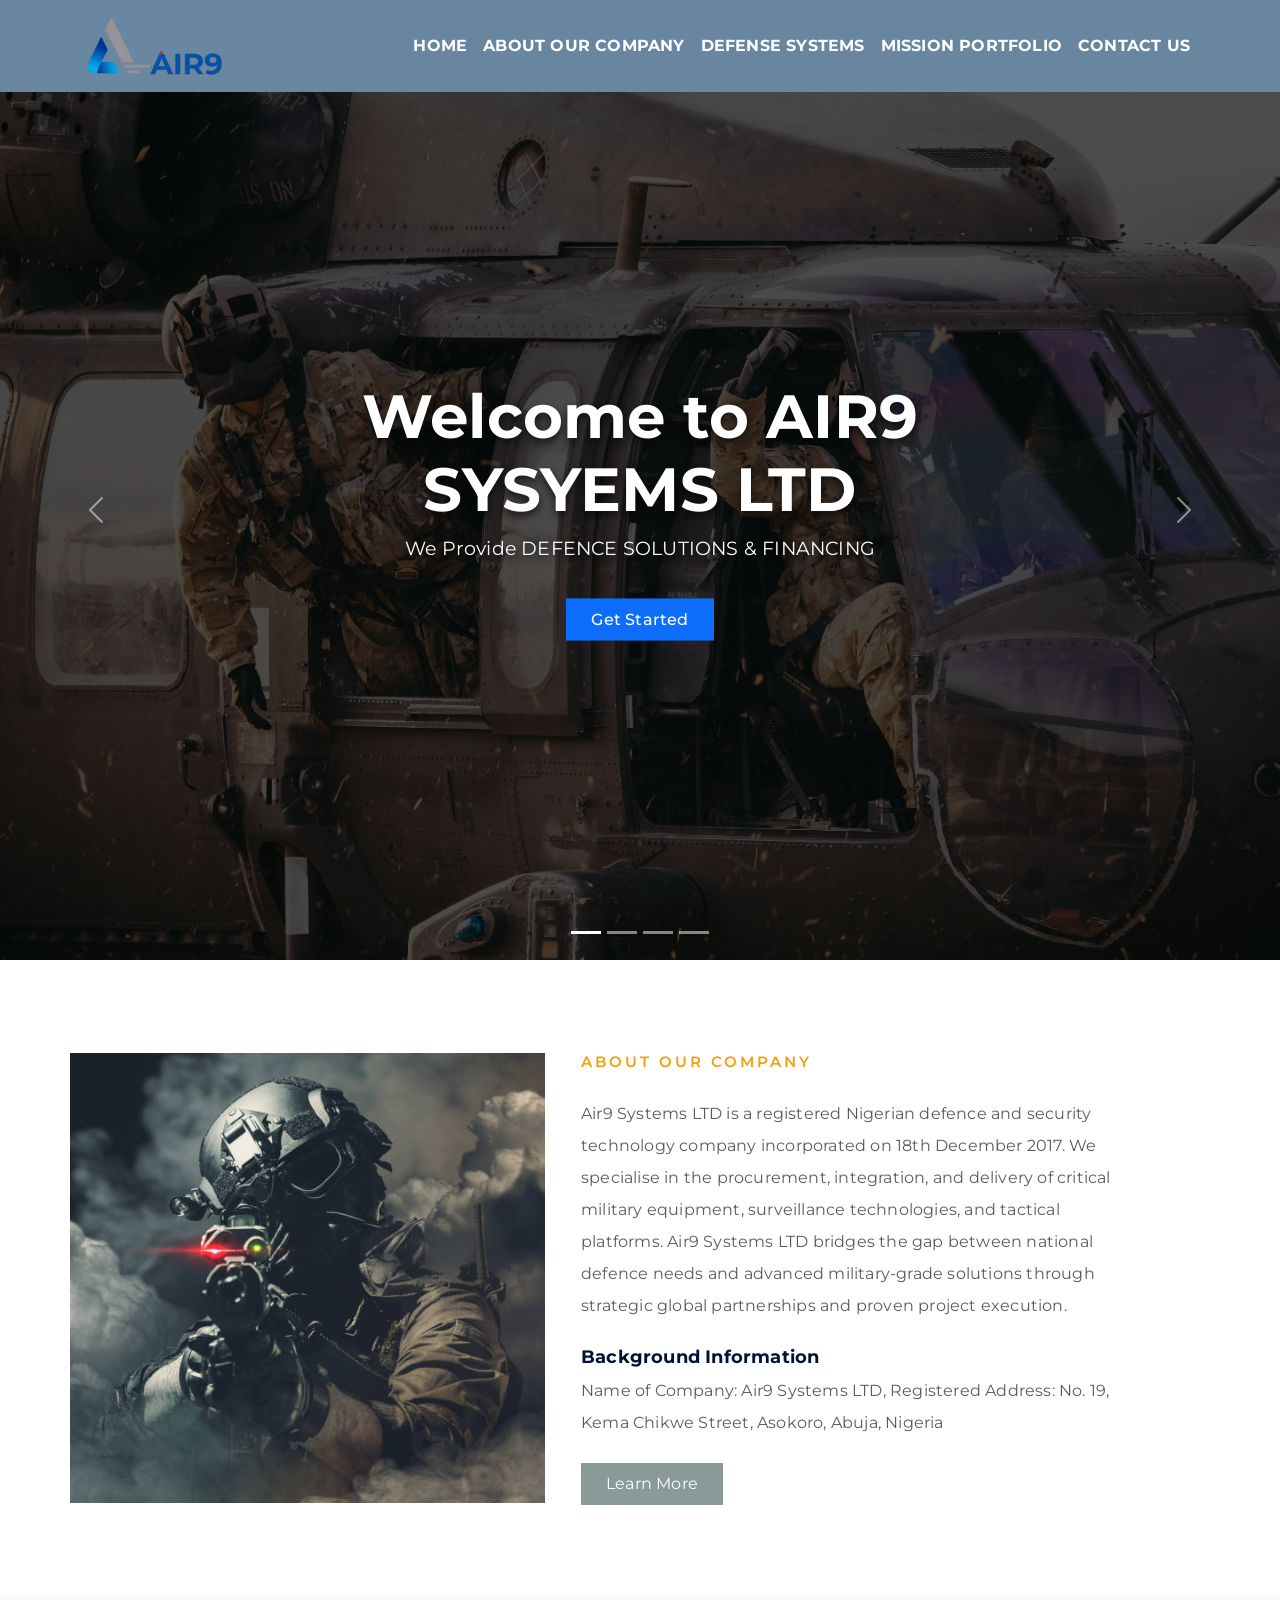
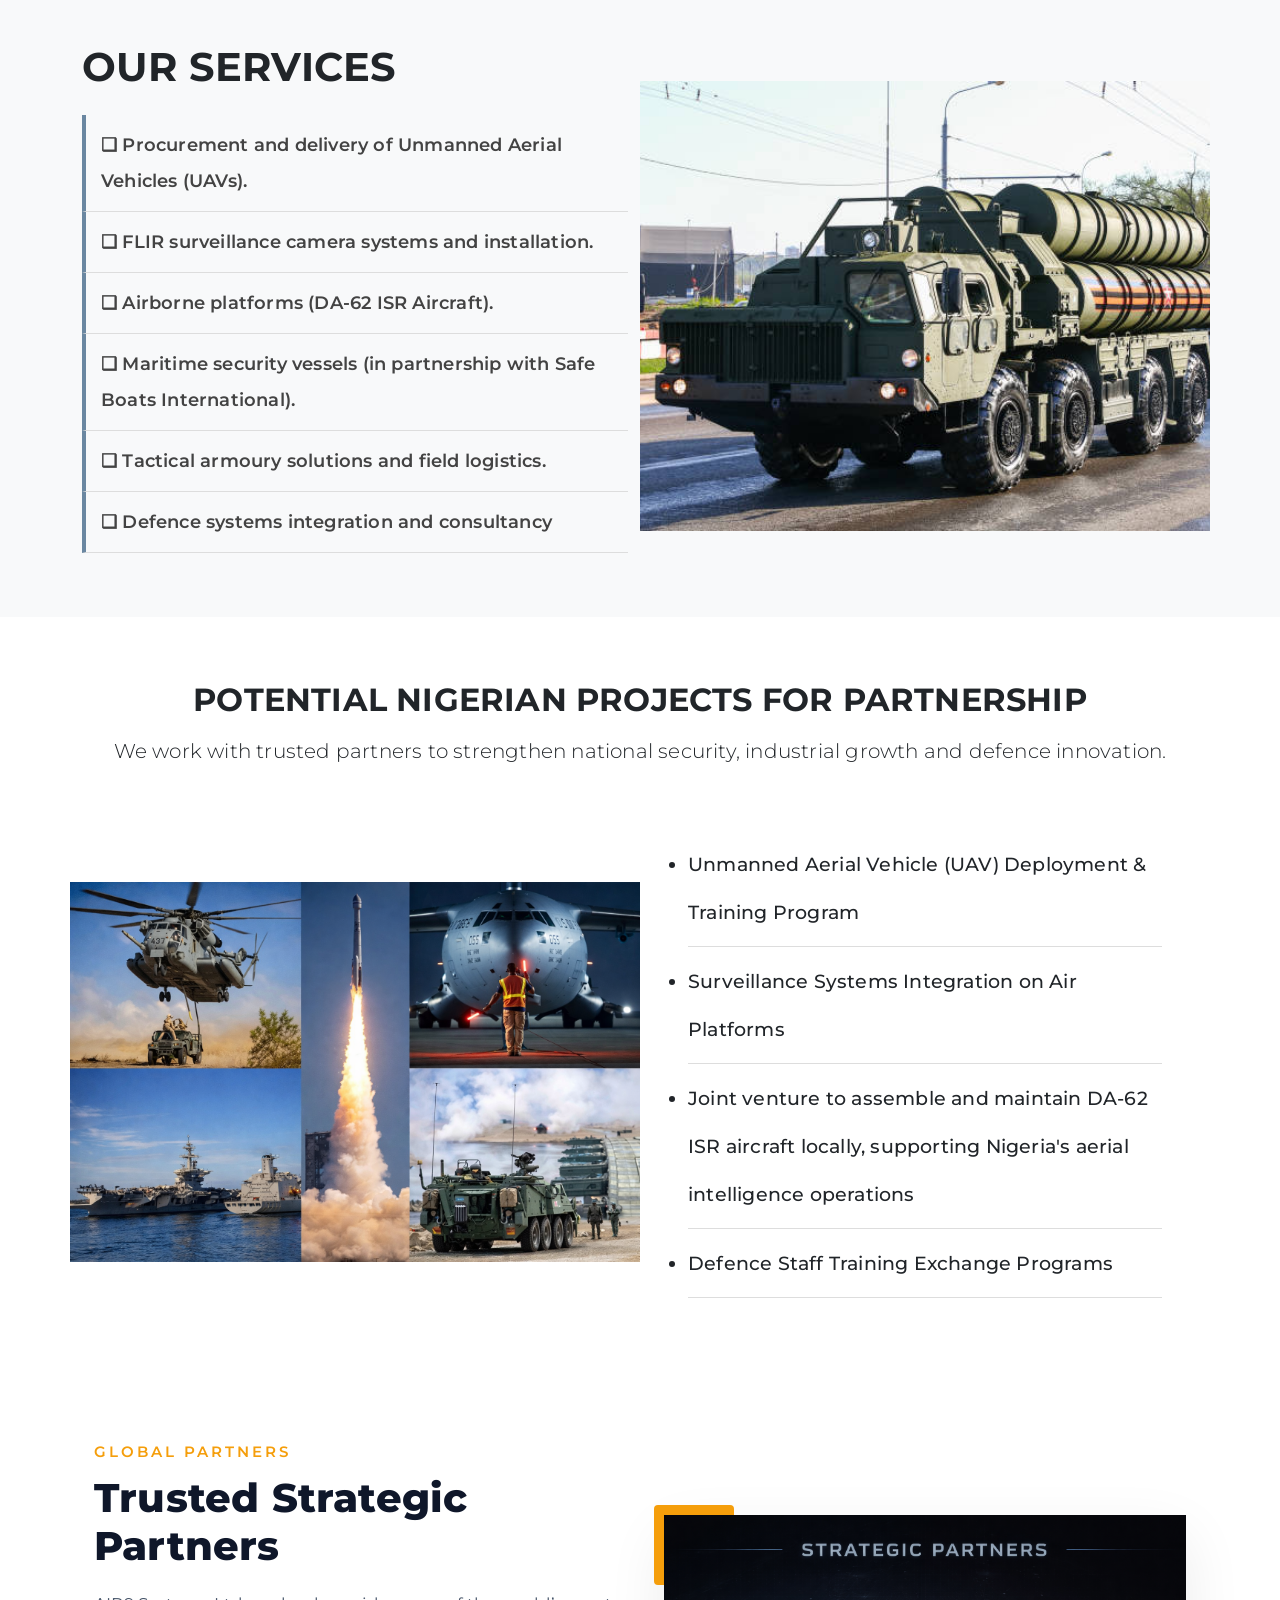
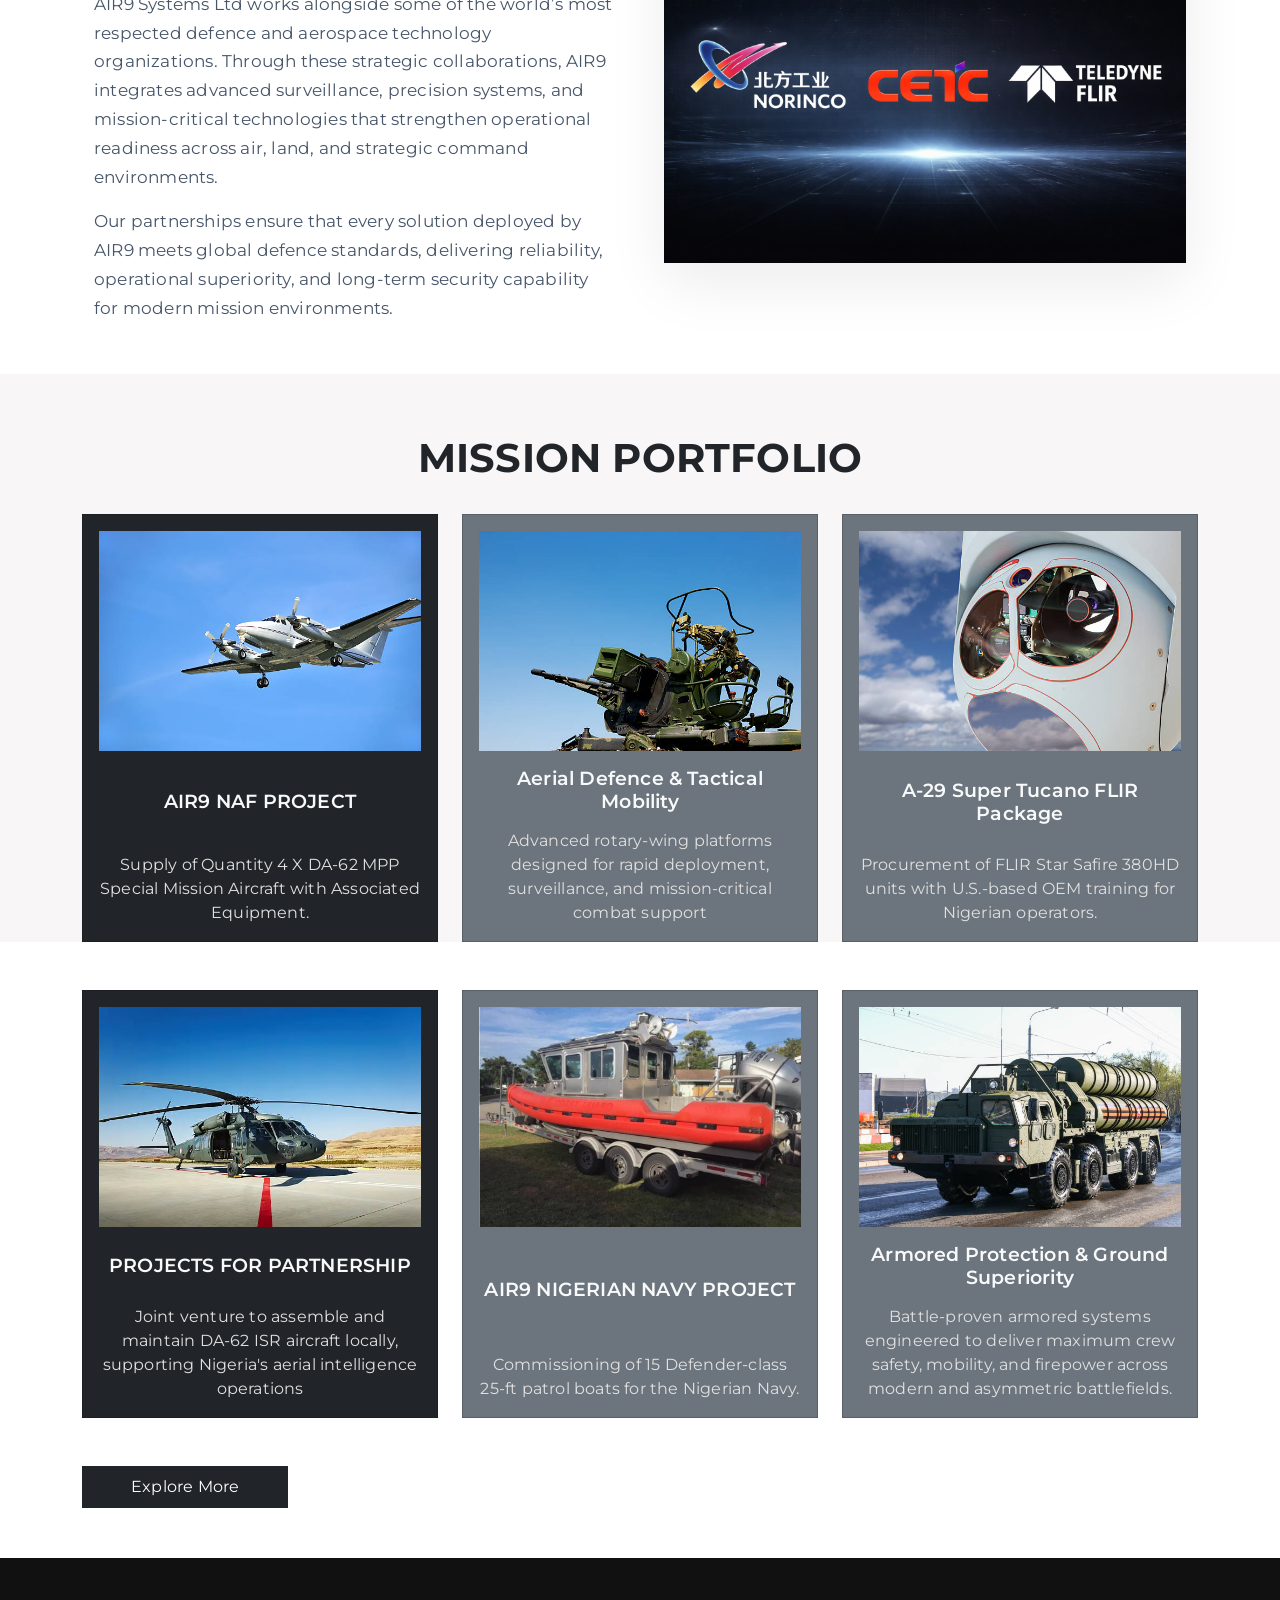
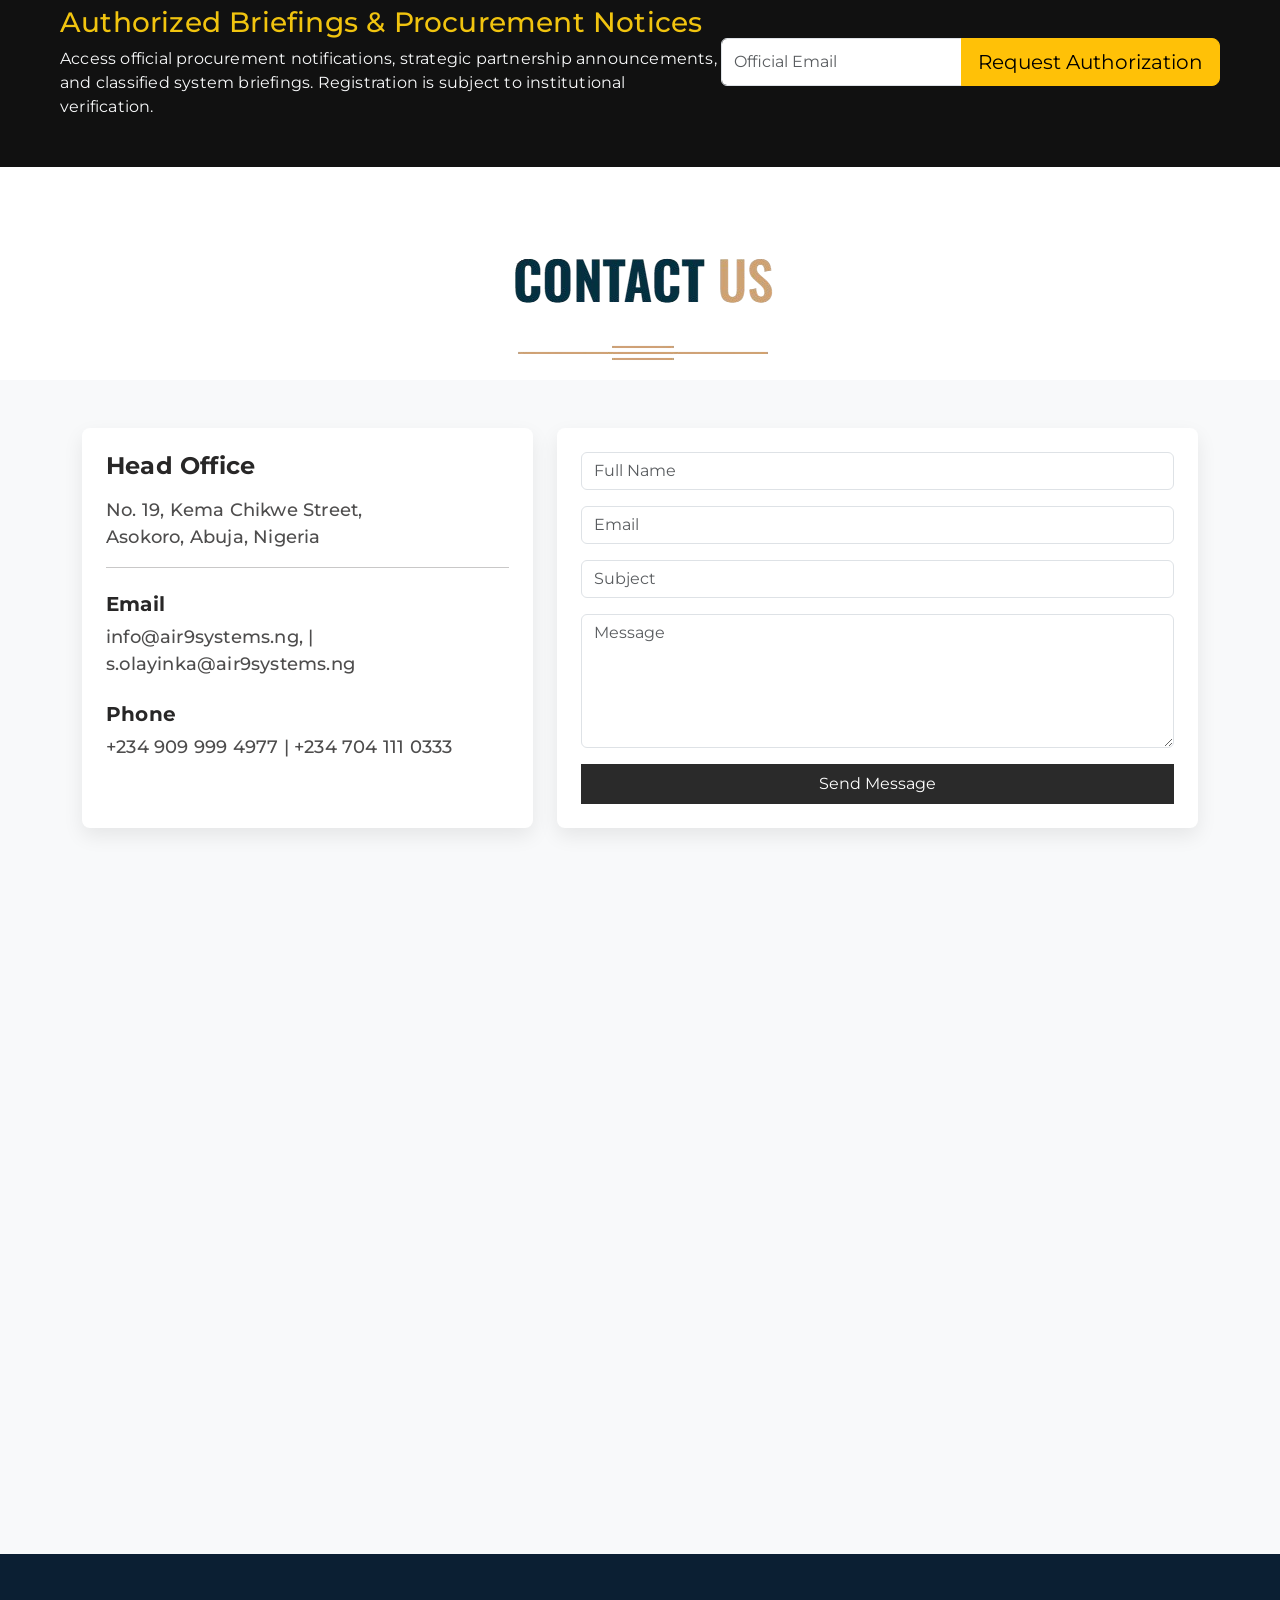
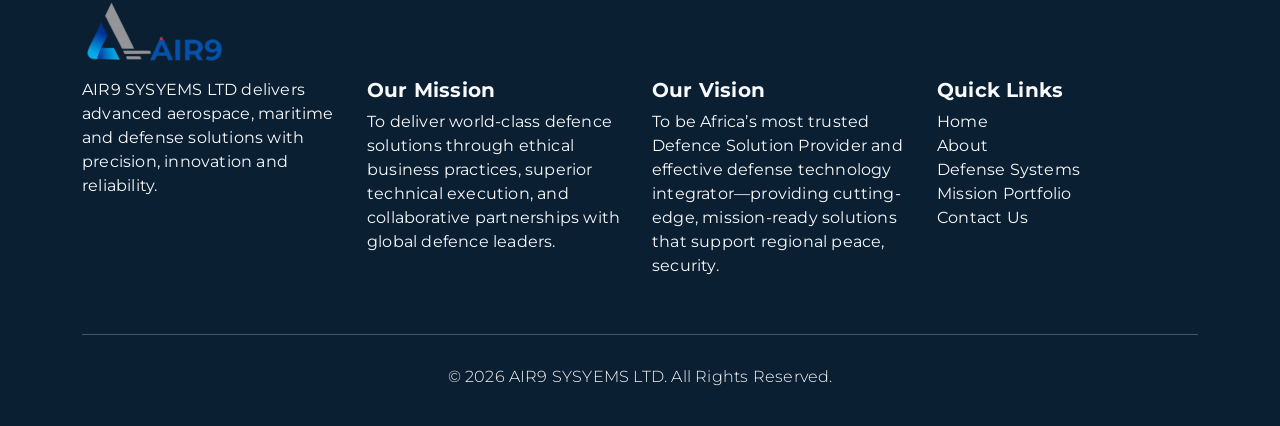
==== commit 3114c9dd: "commit" ====
--- a/index.html
+++ b/index.html
@@ -326,9 +326,9 @@
           <div class="col-lg-5 about-sec-img"></div>
 
           <!-- Text -->
-          <div class="col-lg-6 about-cont font-style">
+          <div class="col-lg-6 div-row font-style">
             <span class="about-span">ABOUT OUR COMPANY</span>
-            <p class="text-muted mt-4">
+            <li class="text-muted mt-4 list-unstyled">
               Air9 Systems LTD is a registered Nigerian defence and security
               technology company incorporated on 18th December 2017. We
               specialise in the procurement, integration, and delivery of
@@ -337,16 +337,16 @@
               national defence needs and advanced military-grade solutions
               through strategic global partnerships and proven project
               execution.
-            </p>
+            </li>
 
             <h5 class="mt-4">Background Information</h5>
-            <p class="text-muted">
+            <li class="text-muted list-unstyled">
               Name of Company: Air9 Systems LTD, Registered Address: No. 19,
               Kema Chikwe Street, Asokoro, Abuja, Nigeria
-            </p>
+            </li>
 
             <span class="span-anchor">
-              <a href="about.html" class="btn text-white px-4 rounded-0 py-2">
+              <a href="about.html" class="btn text-white mt-4 px-4 rounded-0 py-2">
                 Learn More
               </a>
             </span>
--- a/style.css
+++ b/style.css
@@ -264,11 +264,8 @@
   color: #f59e0b;
   font-weight: 600;
 }
-.about-h2 {
-  color: #f59e0b;
-}
-
-.about-section p {
+
+.about-section li {
   font-size: 1rem;
   line-height: 2;
 }
@@ -558,7 +555,7 @@
   }
 
   .about-section {
-    background: lab(100% 0.01 -0.01);
+    background: #0c1117;
     padding-top: 60px !important;
     padding-bottom: 60px !important;
   }
@@ -584,7 +581,7 @@
 
   .about-section h5 {
     font-size: 1.13rem;
-    color: #001336;
+    color: #f1f3f5;
     font-weight: 700 !important;
   }
 
@@ -599,8 +596,9 @@
     justify-content: center;
   }
 
-  .about-section p {
-    font-size: large;
+  .about-section li {
+    font-size: 0.9rem;
+    color: rgb(185, 181, 181) !important;
     font-weight: 600;
     line-height: 2;
   }
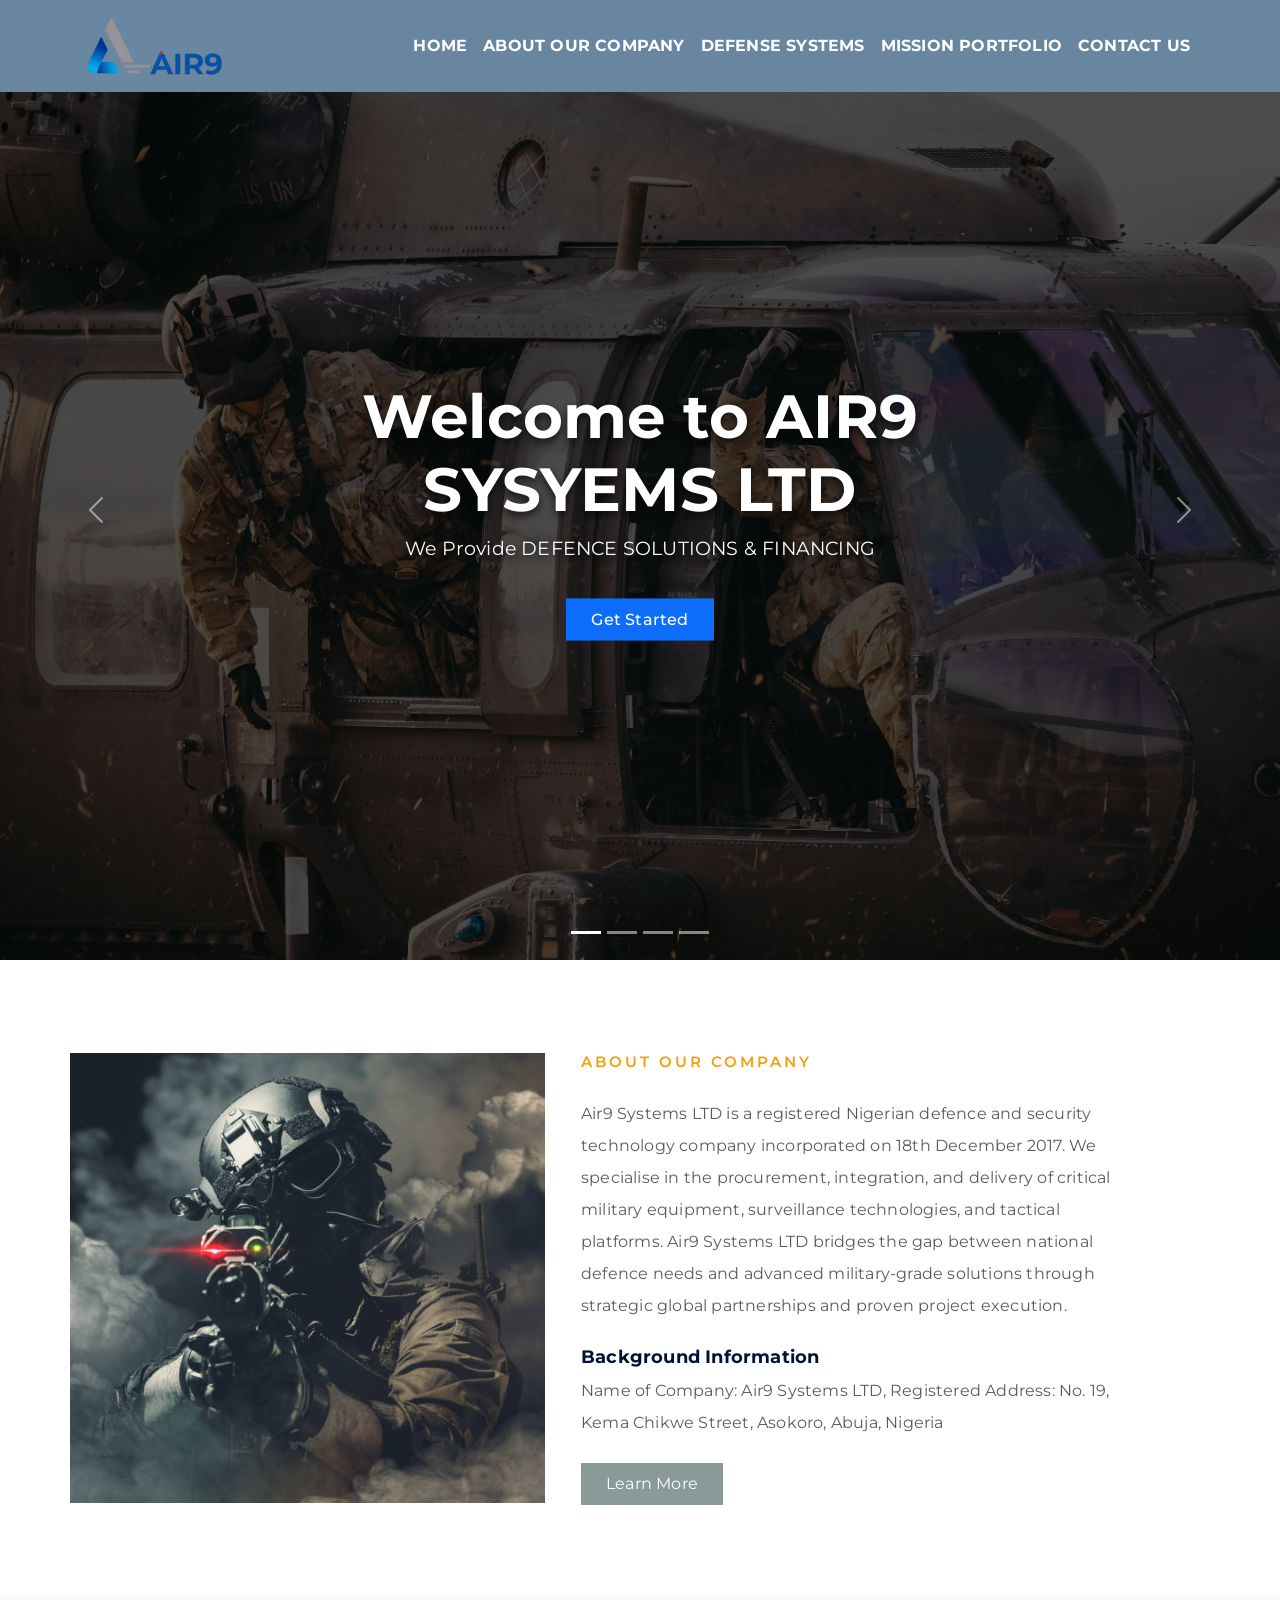
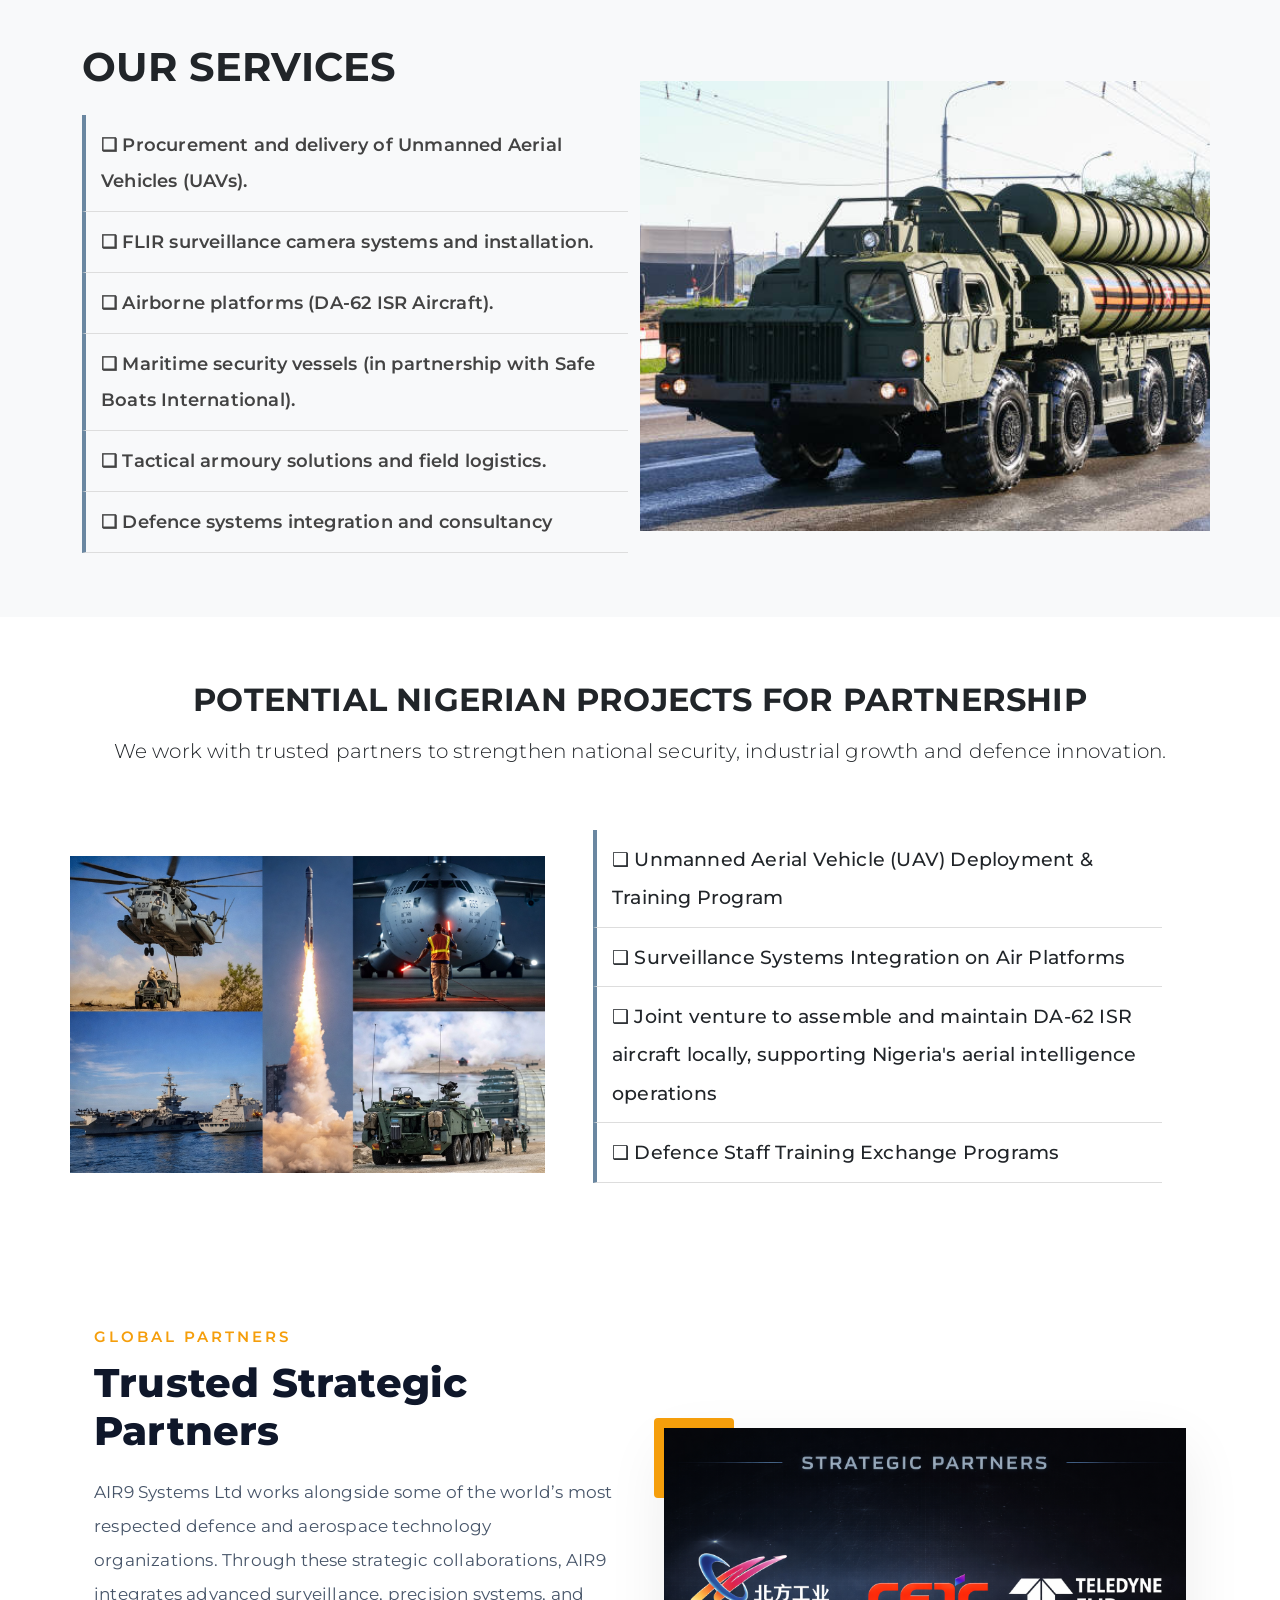
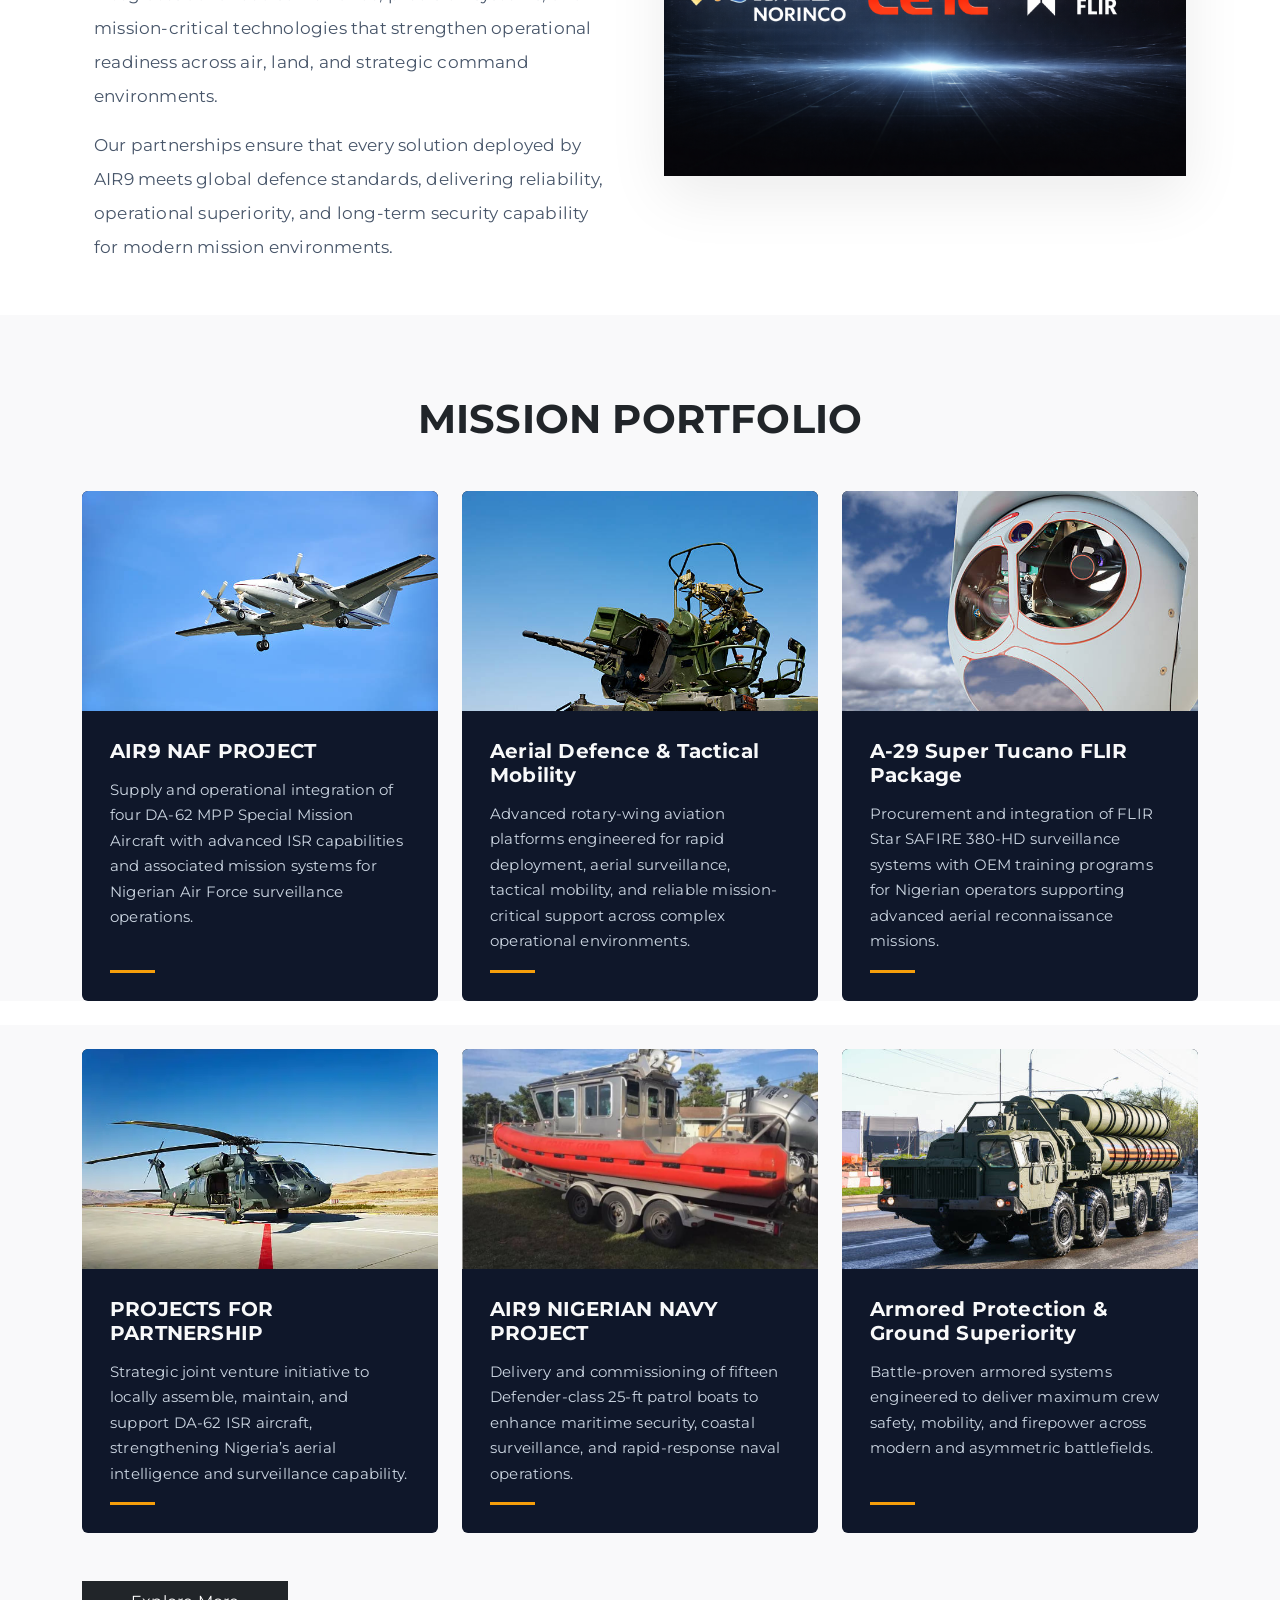
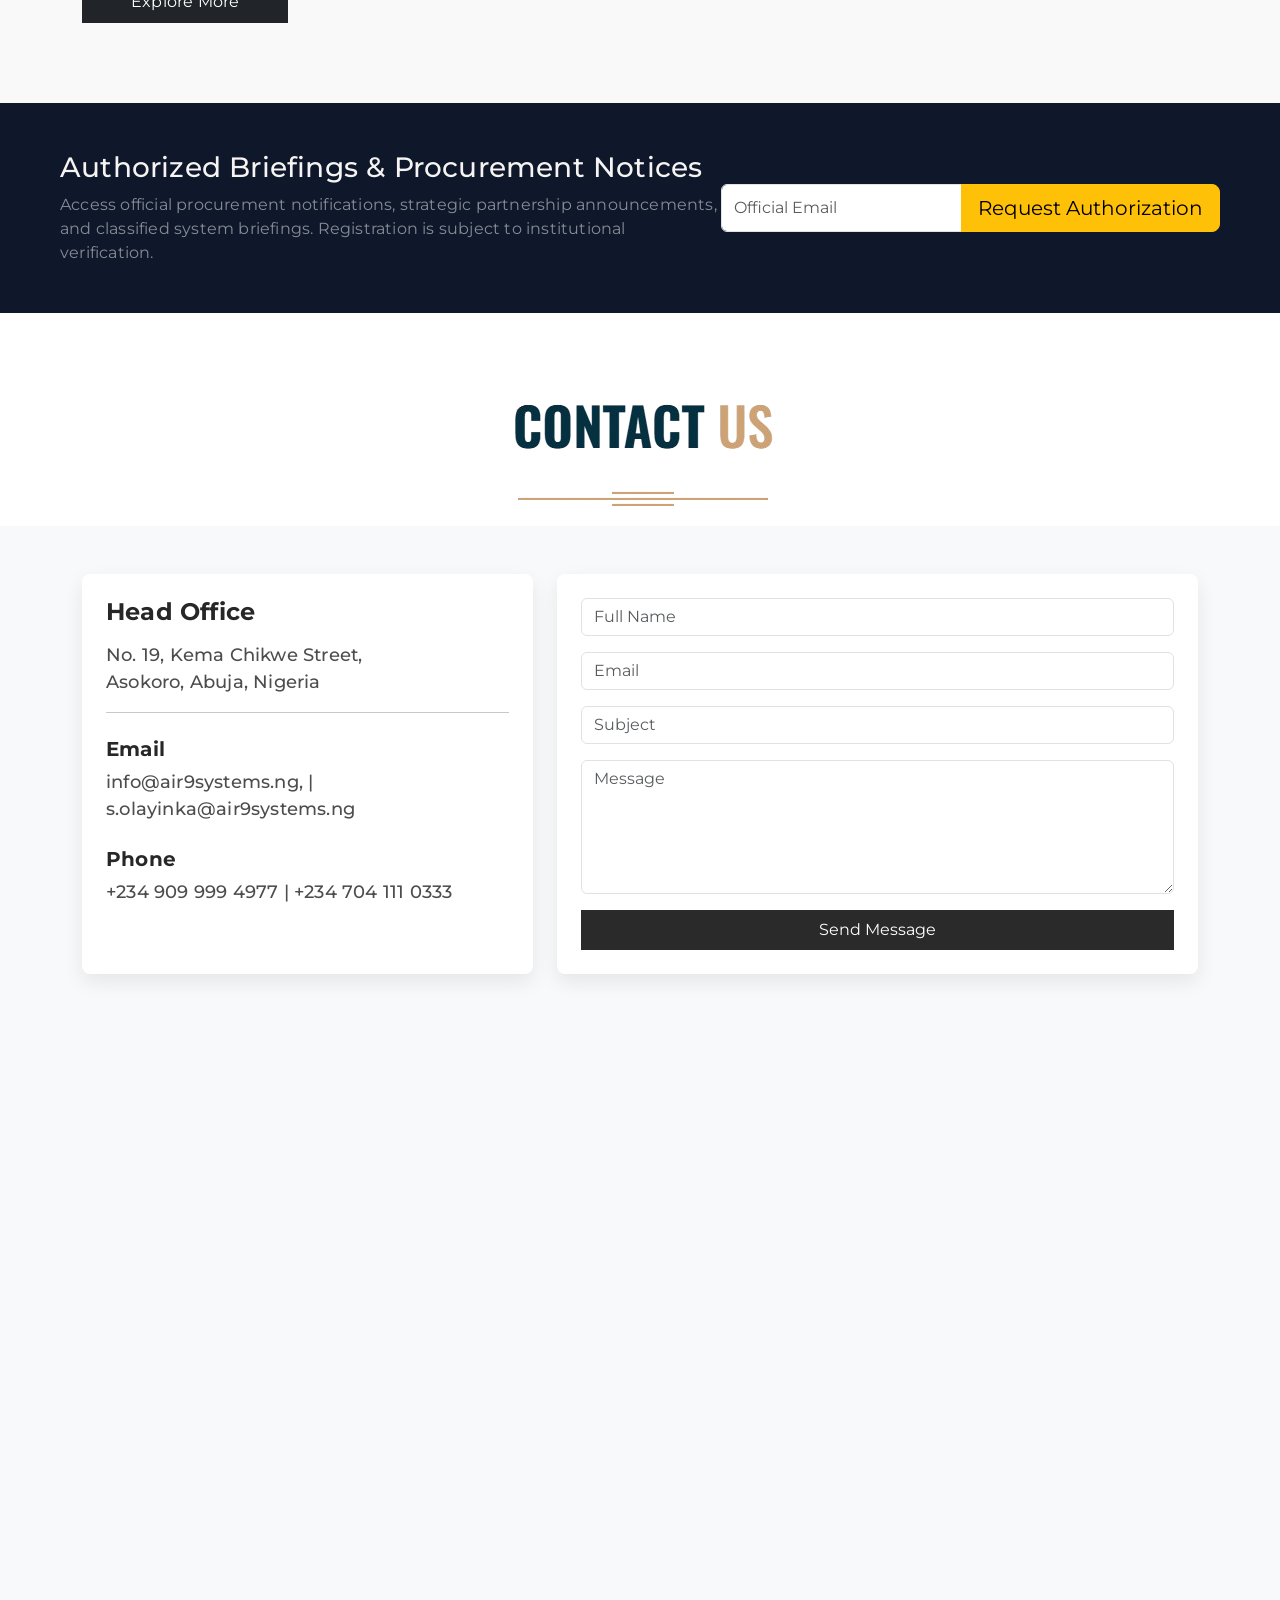
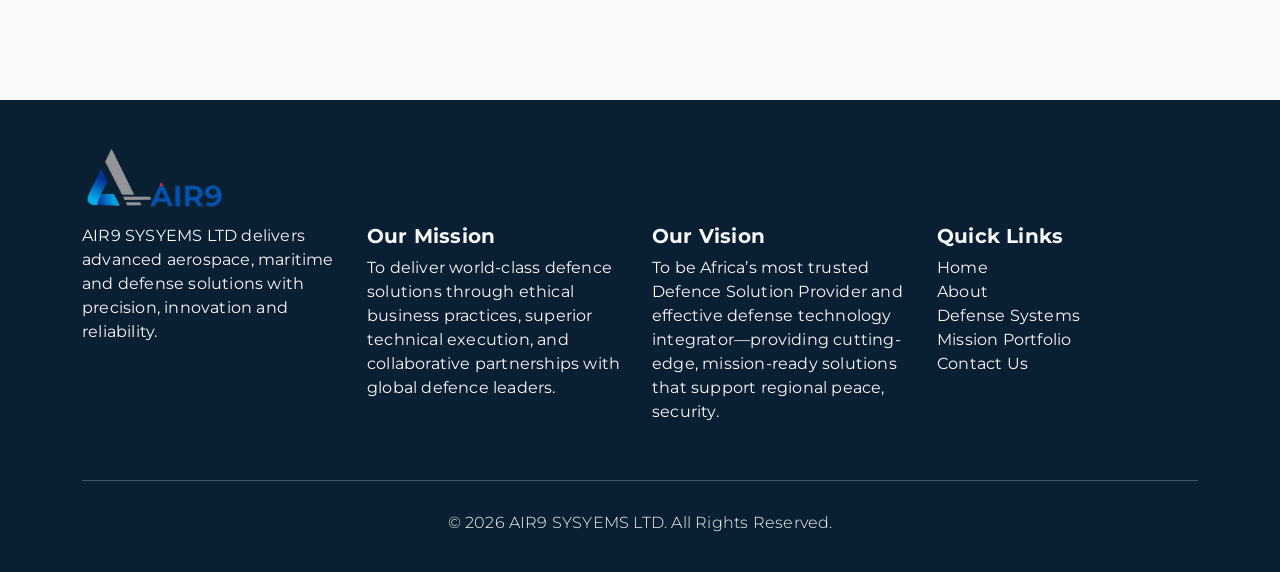
==== commit 3b66ef51: "commit" ====
--- a/index.html
+++ b/index.html
@@ -346,7 +346,10 @@
             </li>
 
             <span class="span-anchor">
-              <a href="about.html" class="btn text-white mt-4 px-4 rounded-0 py-2">
+              <a
+                href="about.html"
+                class="btn text-white mt-4 px-4 rounded-0 py-2"
+              >
                 Learn More
               </a>
             </span>
@@ -395,7 +398,7 @@
         <div class="row mt-5">
           <div class="col-12 text-center font-style">
             <h2 class="fw-bold">POTENTIAL NIGERIAN PROJECTS FOR PARTNERSHIP</h2>
-            <p class="lead mt-3">
+            <p class="lead mt-3 ">
               We work with trusted partners to strengthen national security,
               industrial growth and defence innovation.
             </p>
@@ -405,20 +408,20 @@
         <!-- FIRST ROW -->
         <div class="row align-items-center mb-5 font-style">
           <!-- IMAGE -->
-          <div class="col-lg-6 partnership-img-one"></div>
+          <div class="col-lg-5 partnership-img-one"></div>
 
           <!-- LIST -->
-          <div class="col-lg-6 p-5">
+          <div class="col-lg-7 p-5">
             <ul class="project-list">
               <li>
-                Unmanned Aerial Vehicle (UAV) Deployment & Training Program
+                ❑ Unmanned Aerial Vehicle (UAV) Deployment & Training Program
               </li>
-              <li>Surveillance Systems Integration on Air Platforms</li>
+              <li>❑ Surveillance Systems Integration on Air Platforms</li>
               <li>
-                Joint venture to assemble and maintain DA-62 ISR aircraft
+                ❑ Joint venture to assemble and maintain DA-62 ISR aircraft
                 locally, supporting Nigeria's aerial intelligence operations
               </li>
-              <li>Defence Staff Training Exchange Programs</li>
+              <li>❑ Defence Staff Training Exchange Programs</li>
             </ul>
           </div>
         </div>
@@ -468,79 +471,85 @@
     </section>
 
     <!--  -->
-
     <!-- Boxes 1-->
 
     <section class="Boxes-foxes" data-aos="fade-up">
       <div class="container">
-        <div class="row text-center g-4">
-          <h1 class="fw-bolder font-style">MISSION PORTFOLIO</h1>
+        <div class="row text-start g-4">
+          <h1 class="fw-bolder text-center font-style mb-4">
+            MISSION PORTFOLIO
+          </h1>
+
           <!-- card-one -->
-          <div class="col-md d-flex hover-spark">
-            <div class="card bg-dark rounded-0 text-light">
-              <div class="card-body text-center font-style">
-                <div class="h1 mb-3">
-                  <i
-                    ><img
-                      class="card-img-top rounded-0 custom-card-img"
-                      src="IMAGES/jet-ds2.jpg"
-                      loading="lazy"
-                      alt="card-image1a"
-                  /></i>
-                </div>
-                <h3 class="card-title mb-3 font-style">AIR9 NAF PROJECT</h3>
+          <div class="col-lg-4 d-flex">
+            <div class="card mission-card text-light w-100">
+              <img
+                class="card-img-top custom-card-img"
+                src="IMAGES/jet-ds2.jpg"
+                loading="lazy"
+                alt="card-image1a"
+              />
+
+              <div class="card-body font-style d-flex flex-column">
+                <h3 class="card-title">AIR9 NAF PROJECT</h3>
+
                 <p class="card-text">
-                  Supply of Quantity 4 X DA-62 MPP Special Mission Aircraft with
-                  Associated Equipment.
+                  Supply and operational integration of four DA-62 MPP Special
+                  Mission Aircraft with advanced ISR capabilities and associated
+                  mission systems for Nigerian Air Force surveillance
+                  operations.
                 </p>
+
+                <div class="mt-auto mission-line"></div>
               </div>
             </div>
           </div>
 
-          <!-- card two  -->
-          <div class="col-md d-flex hover-spark">
-            <div class="card bg-secondary rounded-0 text-light">
-              <div class="card-body text-center font-style">
-                <div class="h1 mb-3">
-                  <i
-                    ><img
-                      class="card-img-top rounded-0 custom-card-img"
-                      src="IMAGES/port-Aerial Defence & Tactical Mobility.jpg"
-                      loading="lazy"
-                      alt="card-image2"
-                  /></i>
-                </div>
-                <h3 class="card-title mb-3">
-                  Aerial Defence & Tactical Mobility
-                </h3>
+          <!-- card two -->
+          <div class="col-lg-4 d-flex">
+            <div class="card mission-card text-light w-100">
+              <img
+                class="card-img-top custom-card-img"
+                src="IMAGES/port-Aerial Defence & Tactical Mobility.jpg"
+                loading="lazy"
+                alt="card-image2"
+              />
+
+              <div class="card-body font-style d-flex flex-column">
+                <h3 class="card-title">Aerial Defence & Tactical Mobility</h3>
+
                 <p class="card-text">
-                  Advanced rotary-wing platforms designed for rapid deployment,
-                  surveillance, and mission-critical combat support
+                  Advanced rotary-wing aviation platforms engineered for rapid
+                  deployment, aerial surveillance, tactical mobility, and
+                  reliable mission-critical support across complex operational
+                  environments.
                 </p>
+
+                <div class="mt-auto mission-line"></div>
               </div>
             </div>
           </div>
 
           <!-- card three -->
-          <div class="col-md d-flex hover-spark">
-            <div class="card bg-secondary rounded-0 text-light">
-              <div class="card-body text-center font-style">
-                <div class="h1 mb-3">
-                  <i
-                    ><img
-                      class="card-img-top rounded-0 custom-card-img"
-                      src="IMAGES/tucano camera.jpg"
-                      loading="lazy"
-                      alt="card-image3c"
-                  /></i>
-                </div>
-                <h3 class="card-title mb-3 font-style">
-                  A-29 Super Tucano FLIR Package
-                </h3>
+          <div class="col-lg-4 d-flex">
+            <div class="card mission-card text-light w-100">
+              <img
+                class="card-img-top custom-card-img"
+                src="IMAGES/tucano camera.jpg"
+                loading="lazy"
+                alt="card-image3c"
+              />
+
+              <div class="card-body font-style d-flex flex-column">
+                <h3 class="card-title">A-29 Super Tucano FLIR Package</h3>
+
                 <p class="card-text">
-                  Procurement of FLIR Star Safire 380HD units with U.S.-based
-                  OEM training for Nigerian operators.
+                  Procurement and integration of FLIR Star SAFIRE 380-HD
+                  surveillance systems with OEM training programs for Nigerian
+                  operators supporting advanced aerial reconnaissance missions.
                 </p>
+
+                <div class="mt-auto mission-line"></div>
               </div>
             </div>
           </div>
@@ -551,98 +560,104 @@
     <!-- Boxes 2 -->
     <section class="gallery-sec" data-aos="fade-up">
       <div class="container mt-5">
-        <div class="row text-center g-4">
+        <div class="row text-start g-4">
           <!-- card-one -->
-          <div class="col-md d-flex hover-spark">
-            <div class="card bg-dark rounded-0 text-light">
-              <div class="card-body text-center font-style">
-                <div class="h1 mb-3">
-                  <i
-                    ><img
-                      class="card-img-top rounded-0 custom-card-img"
-                      src="IMAGES/police-one.webp"
-                      alt="card-image1"
-                      loading="lazy"
-                  /></i>
-                </div>
-                <h3 class="card-title mb-3">PROJECTS FOR PARTNERSHIP</h3>
+          <div class="col-lg-4 d-flex">
+            <div class="card mission-card text-light w-100">
+              <img
+                class="card-img-top custom-card-img"
+                src="IMAGES/police-one.webp"
+                alt="card-image1"
+                loading="lazy"
+              />
+
+              <div class="card-body font-style d-flex flex-column">
+                <h3 class="card-title">PROJECTS FOR PARTNERSHIP</h3>
+
                 <p class="card-text">
-                  Joint venture to assemble and maintain DA-62 ISR aircraft
-                  locally, supporting Nigeria's aerial intelligence operations
+                  Strategic joint venture initiative to locally assemble,
+                  maintain, and support DA-62 ISR aircraft, strengthening
+                  Nigeria’s aerial intelligence and surveillance capability.
                 </p>
+
+                <div class="mt-auto mission-line"></div>
               </div>
             </div>
           </div>
 
-          <!-- card two  -->
-          <div class="col-md d-flex hover-spark">
-            <div class="card bg-secondary rounded-0 text-light">
-              <div class="card-body text-center font-style">
-                <div class="h1 mb-3">
-                  <i
-                    ><img
-                      class="card-img-top rounded-0 custom-card-img"
-                      src="IMAGES/Boat-hero.jpg"
-                      loading="lazy"
-                      alt="card-image2b"
-                  /></i>
-                </div>
-                <h3 class="card-title mb-3 font-style">
-                  AIR9 NIGERIAN NAVY PROJECT
-                </h3>
+          <!-- card two -->
+          <div class="col-lg-4 d-flex">
+            <div class="card mission-card text-light w-100">
+              <img
+                class="card-img-top custom-card-img"
+                src="IMAGES/Boat-hero.jpg"
+                loading="lazy"
+                alt="card-image2b"
+              />
+
+              <div class="card-body font-style d-flex flex-column">
+                <h3 class="card-title">AIR9 NIGERIAN NAVY PROJECT</h3>
+
                 <p class="card-text">
-                  Commissioning of 15 Defender-class 25-ft patrol boats for the
-                  Nigerian Navy.
+                  Delivery and commissioning of fifteen Defender-class 25-ft
+                  patrol boats to enhance maritime security, coastal
+                  surveillance, and rapid-response naval operations.
                 </p>
+
+                <div class="mt-auto mission-line"></div>
               </div>
             </div>
           </div>
 
           <!-- card three -->
-          <div class="col-md d-flex hover-spark">
-            <div class="card bg-secondary rounded-0 text-light">
-              <div class="card-body text-center font-style">
-                <div class="h1 mb-3">
-                  <i
-                    ><img
-                      class="card-img-top rounded-0 custom-card-img"
-                      src="IMAGES/istockphoto-1393750036-612x612.jpg"
-                      loading="lazy"
-                      alt="card-image3"
-                  /></i>
-                </div>
-                <h3 class="card-title mb-3">
+          <div class="col-lg-4 d-flex">
+            <div class="card mission-card text-light w-100">
+              <img
+                class="card-img-top custom-card-img"
+                src="IMAGES/istockphoto-1393750036-612x612.jpg"
+                loading="lazy"
+                alt="card-image3"
+              />
+
+              <div class="card-body font-style d-flex flex-column">
+                <h3 class="card-title">
                   Armored Protection & Ground Superiority
                 </h3>
+
                 <p class="card-text">
                   Battle-proven armored systems engineered to deliver maximum
                   crew safety, mobility, and firepower across modern and
                   asymmetric battlefields.
                 </p>
+
+                <div class="mt-auto mission-line"></div>
               </div>
             </div>
           </div>
         </div>
-        <br />
-        <br />
+
+        <br /><br />
+
         <div class="explore-div">
           <a
             href="gallery.html"
             class="px-5 py-2 font-style rounded-0 btn btn-dark"
-            >Explore More</a
           >
+            Explore More
+          </a>
         </div>
       </div>
     </section>
 
-    <section style="background: #111" class="text-light p-5">
+    <!--  -->
+    <section style="background: #0f172a" class="text-light p-5">
       <div class="container-fluid">
         <div class="d-md-flex justify-content-between align-items-center">
           <div class="font-style">
-            <h3 style="color: #f1c40f">
+            <h3 style="color: #f5f4f2">
               Authorized Briefings & Procurement Notices
             </h3>
-            <p class="mb-0">
+            <p class="mb-0 text-white-50">
               Access official procurement notifications, strategic partnership
               announcements, <br />
               and classified system briefings. Registration is subject to
--- a/style.css
+++ b/style.css
@@ -277,6 +277,11 @@
   min-height: 450px;
 }
 
+.span-anchor a:hover {
+  background: wheat !important;
+  color: #001336 !important;
+}
+
 .span-anchor a {
   text-align: center;
   background: #8a9a98 !important;
@@ -320,15 +325,18 @@
 } */
 
 .project-list {
-  line-height: 2.5;
+  line-height: 2;
   padding: 0;
 }
 
 .project-list li {
+  list-style: none;
   padding: 10px 0;
   border-bottom: 1px solid #ddd;
   font-weight: 500;
   font-size: larger;
+  border-left: 4px solid #6a87a1;
+  padding-left: 15px;
 }
 
 .Partner-div {
@@ -377,7 +385,7 @@
 .partners-text {
   font-size: 17px;
   color: #475569;
-  line-height: 1.7;
+  line-height: 2;
   margin-bottom: 15px;
 }
 
@@ -409,53 +417,56 @@
   border-radius: 4px;
 }
 
+.mission-card {
+  background: #0f172a;
+  border: none;
+  transition: all 0.35s ease;
+  overflow: hidden;
+}
+
+.mission-card:hover {
+  transform: translateY(-8px);
+  box-shadow: 0 18px 40px rgba(0, 0, 0, 0.35);
+}
+
 .custom-card-img {
   height: 220px;
-  width: 100%;
   object-fit: cover;
 }
 
-.card {
-  height: 100%;
-}
-
 .card-body {
-  display: flex;
-  flex-direction: column;
-  justify-content: space-between;
+  padding: 28px;
+}
+
+.card-title {
+  font-size: 20px;
+  font-weight: 700;
+  margin-bottom: 14px;
+}
+
+.card-text {
+  color: #cbd5e1;
+  font-size: 15px;
+  line-height: 1.7;
+}
+
+.mission-line {
+  width: 45px;
+  height: 3px;
+  background: #f59e0b;
+  margin-top: 20px;
 }
 
 .Boxes-foxes {
-  padding-top: 60px;
-  background: #f8f6f6;
-}
-
-.Boxes-foxes h3 {
-  font-size: larger;
-  font-weight: 600;
-  text-shadow:
-    0 15px 40px rgba(7, 7, 7, 0.25),
-    rgba(7, 7, 7, 0.25) !important;
+  padding-top: 80px;
+  /* padding-bottom: 80px; */
+  background: #f9f9fa;
 }
 
 .gallery-sec {
-  padding-bottom: 50px;
-}
-
-.gallery-sec h3 {
-  font-size: larger;
-  font-weight: 600;
-  text-shadow:
-    0 15px 40px rgba(7, 7, 7, 0.25),
-    rgba(7, 7, 7, 0.25) !important;
-}
-
-.gallery-sec p {
-  color: #e1e0e0;
-}
-
-.Boxes-foxes p {
-  color: #e1e0e0;
+  /* padding-top: 60px; */
+  padding-bottom: 80px;
+  background: #f9f9fa;
 }
 
 .contact-section {
@@ -570,6 +581,11 @@
   }
 
   .span-anchor a {
+    width: 55vw;
+    height: 7vh;
+    display: flex;
+    align-items: center;
+    justify-content: center;
     text-align: center;
     background: #8a9a98 !important;
   }
@@ -583,6 +599,7 @@
     font-size: 1.13rem;
     color: #f1f3f5;
     font-weight: 700 !important;
+    padding-left: 7px;
   }
 
   .about-span {
@@ -594,13 +611,15 @@
     display: flex;
     align-items: center;
     justify-content: center;
+    padding-left: 7px;
   }
 
   .about-section li {
-    font-size: 0.9rem;
+    font-size: 1rem;
     color: rgb(185, 181, 181) !important;
     font-weight: 600;
     line-height: 2;
+    padding-left: 7px;
   }
 
   .about-sec-img {
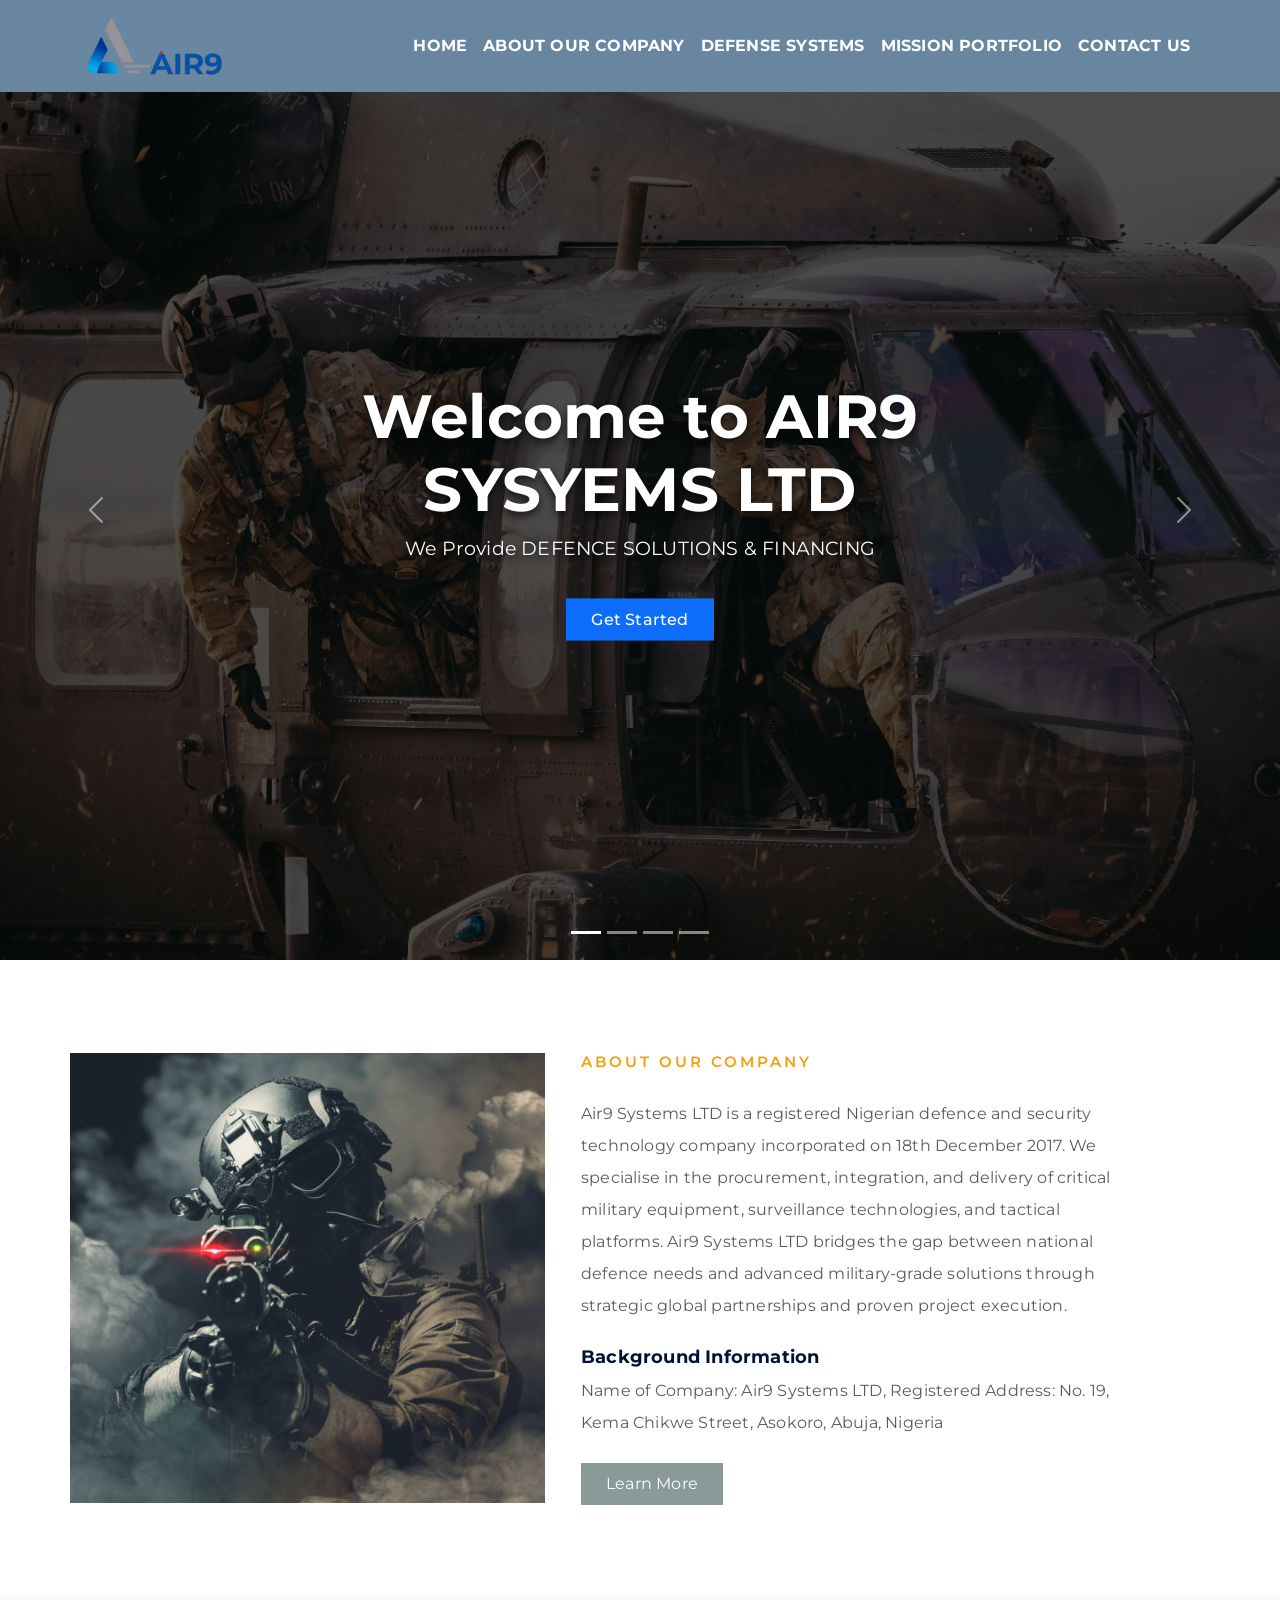
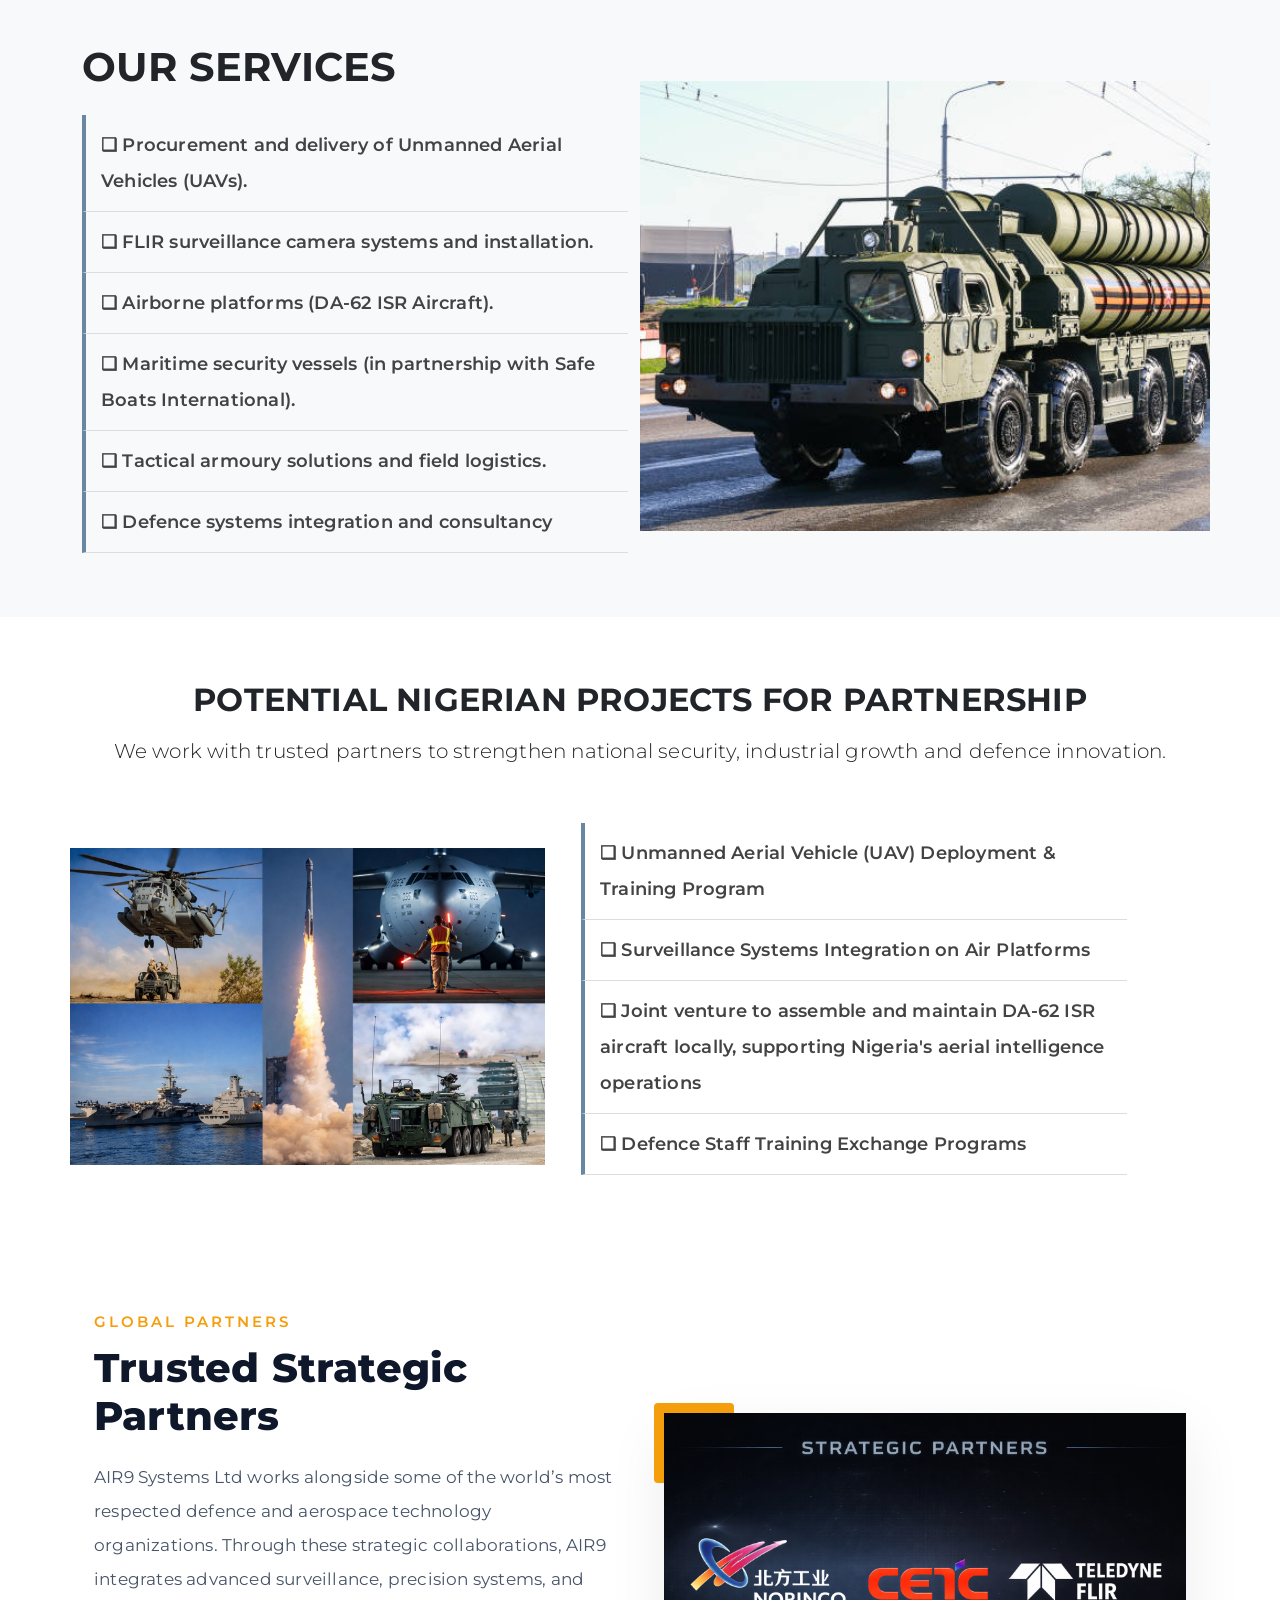
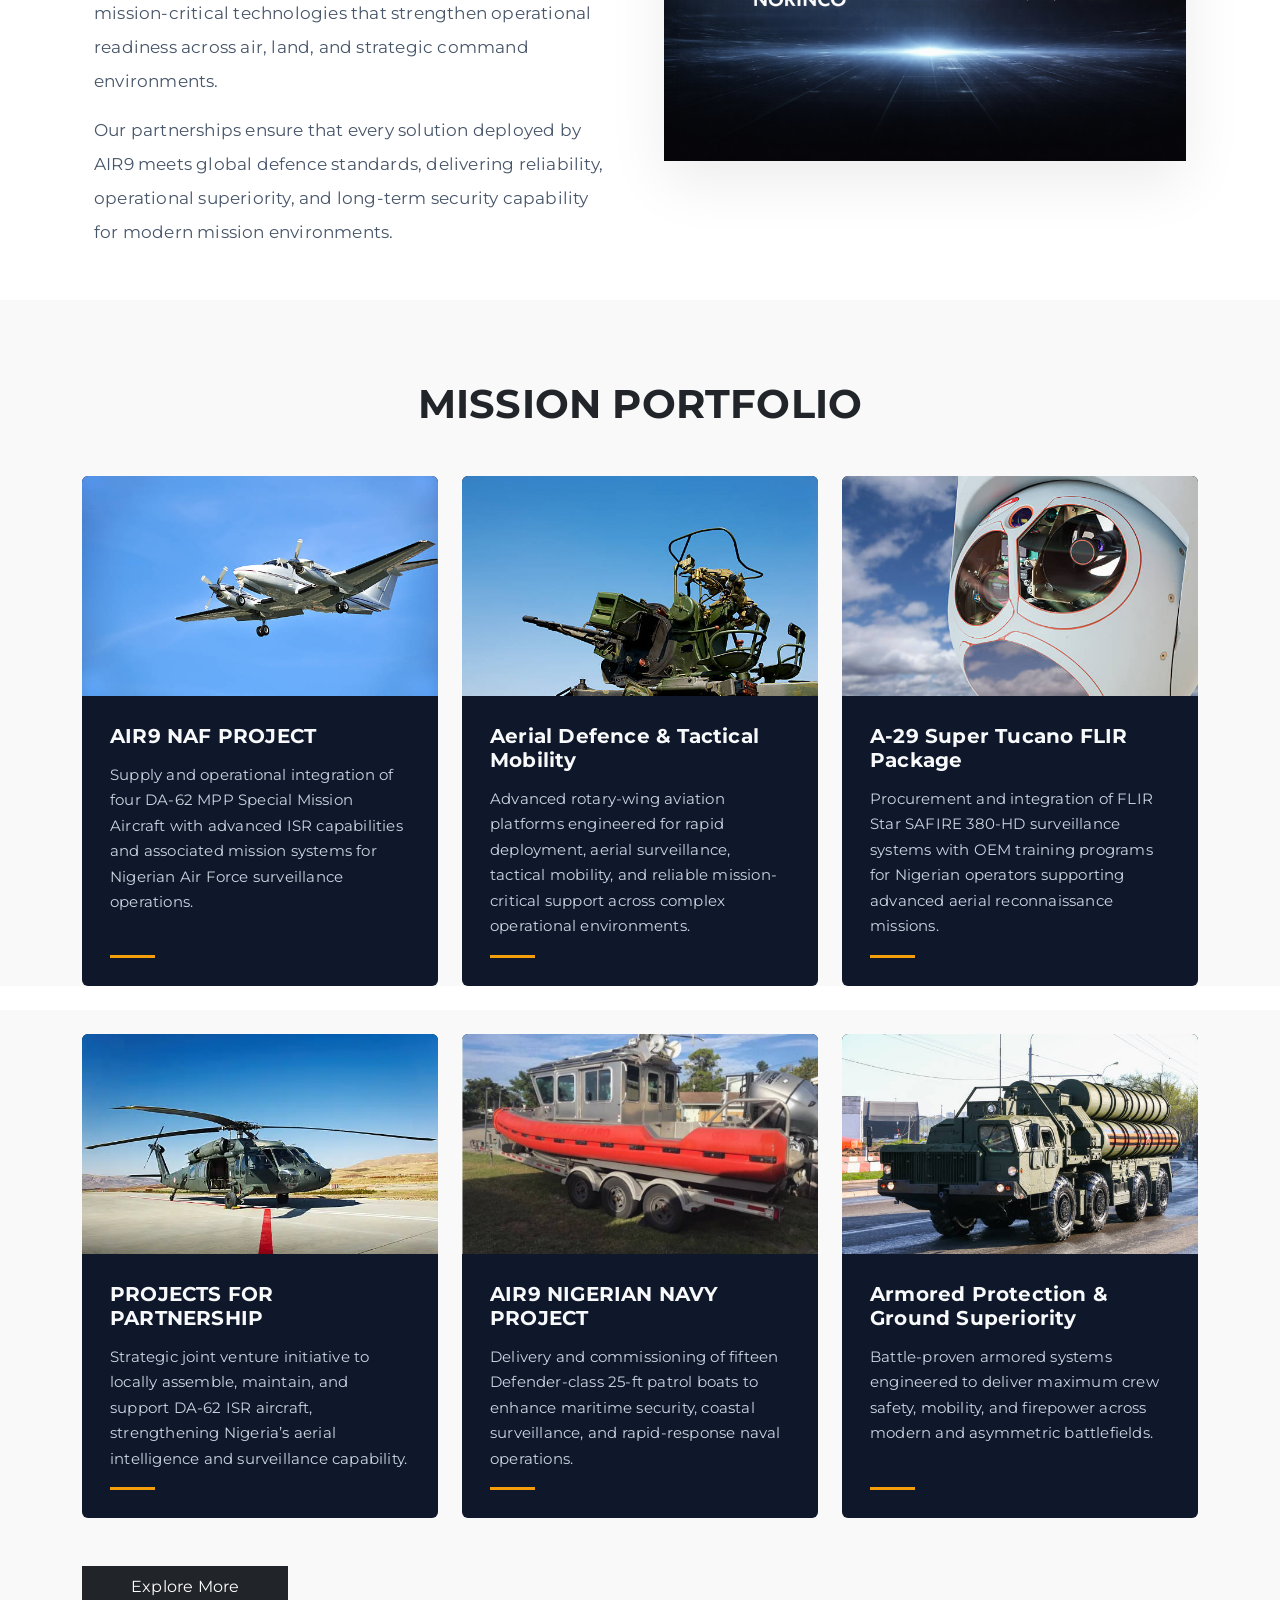
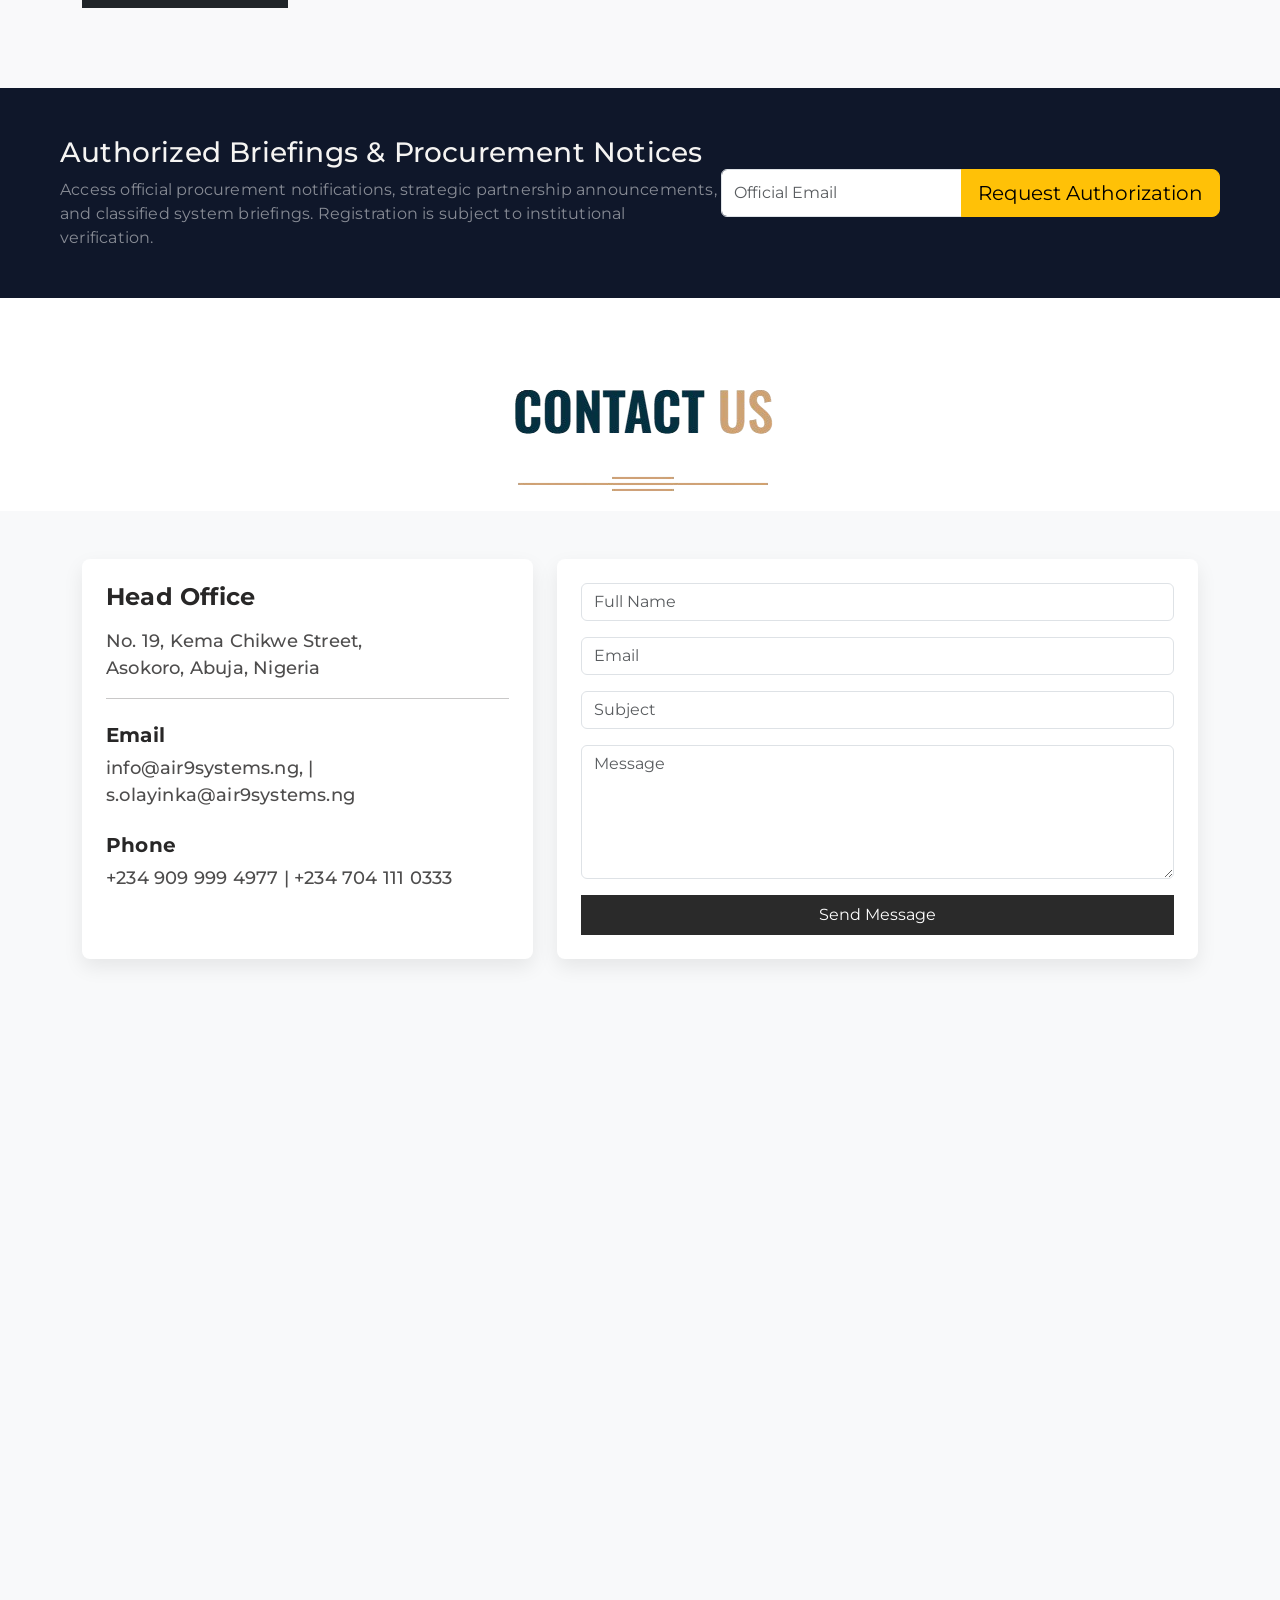
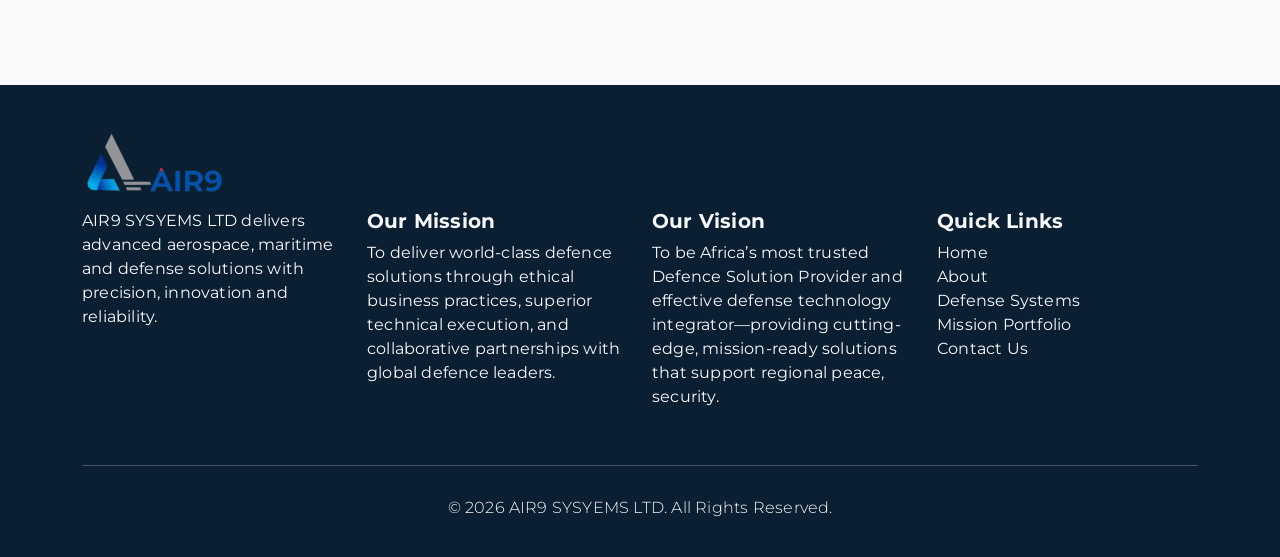
==== commit e98553b9: "commit" ====
--- a/index.html
+++ b/index.html
@@ -398,7 +398,7 @@
         <div class="row mt-5">
           <div class="col-12 text-center font-style">
             <h2 class="fw-bold">POTENTIAL NIGERIAN PROJECTS FOR PARTNERSHIP</h2>
-            <p class="lead mt-3 ">
+            <p class="lead mt-3">
               We work with trusted partners to strengthen national security,
               industrial growth and defence innovation.
             </p>
@@ -406,12 +406,12 @@
         </div>
 
         <!-- FIRST ROW -->
-        <div class="row align-items-center mb-5 font-style">
+        <div class="row align-items-center gap-4 mb-5 font-style">
           <!-- IMAGE -->
           <div class="col-lg-5 partnership-img-one"></div>
 
           <!-- LIST -->
-          <div class="col-lg-7 p-5">
+          <div class="col-lg-6">
             <ul class="project-list">
               <li>
                 ❑ Unmanned Aerial Vehicle (UAV) Deployment & Training Program
--- a/style.css
+++ b/style.css
@@ -303,6 +303,8 @@
   font-weight: 600;
   line-height: 2;
   font-size: large;
+  border-left: 4px solid #6a87a1;
+  padding-left: 15px;
 }
 
 /* image */
@@ -314,27 +316,18 @@
   min-height: 450px;
 }
 
-.services-list li {
-  border-left: 4px solid #6a87a1;
-  padding-left: 15px;
-}
-
-/* .partnership-section {
-  background: #f8f9fa;
-  padding: 30px;
-} */
-
 .project-list {
+  list-style: none;
+  padding: 0;
+}
+
+.project-list li {
+  padding: 12px 0;
+  border-bottom: 1px solid #ddd;
+  color: #434343;
+  font-weight: 600;
   line-height: 2;
-  padding: 0;
-}
-
-.project-list li {
-  list-style: none;
-  padding: 10px 0;
-  border-bottom: 1px solid #ddd;
-  font-weight: 500;
-  font-size: larger;
+  font-size: large;
   border-left: 4px solid #6a87a1;
   padding-left: 15px;
 }
@@ -667,6 +660,7 @@
     font-weight: 600;
     line-height: 2;
     font-size: large;
+    border-left: none;
   }
 
   /* image */
@@ -678,14 +672,19 @@
     min-height: 230px;
   }
 
-  .services-list li {
+  .project-list {
+    list-style: none;
+    padding-left: 0 !important;
+    padding: 0 !important;
+  }
+
+  .project-list li {
+    border-bottom: 1px solid #ddd;
+    color: #434343;
+    font-weight: 600;
+    line-height: 2;
+    font-size: large;
     border-left: none;
-    /* padding-left: 15px; */
-  }
-
-  .project-list {
-    line-height: 2;
-    /* padding: 0; */
   }
 
   .partners-section {
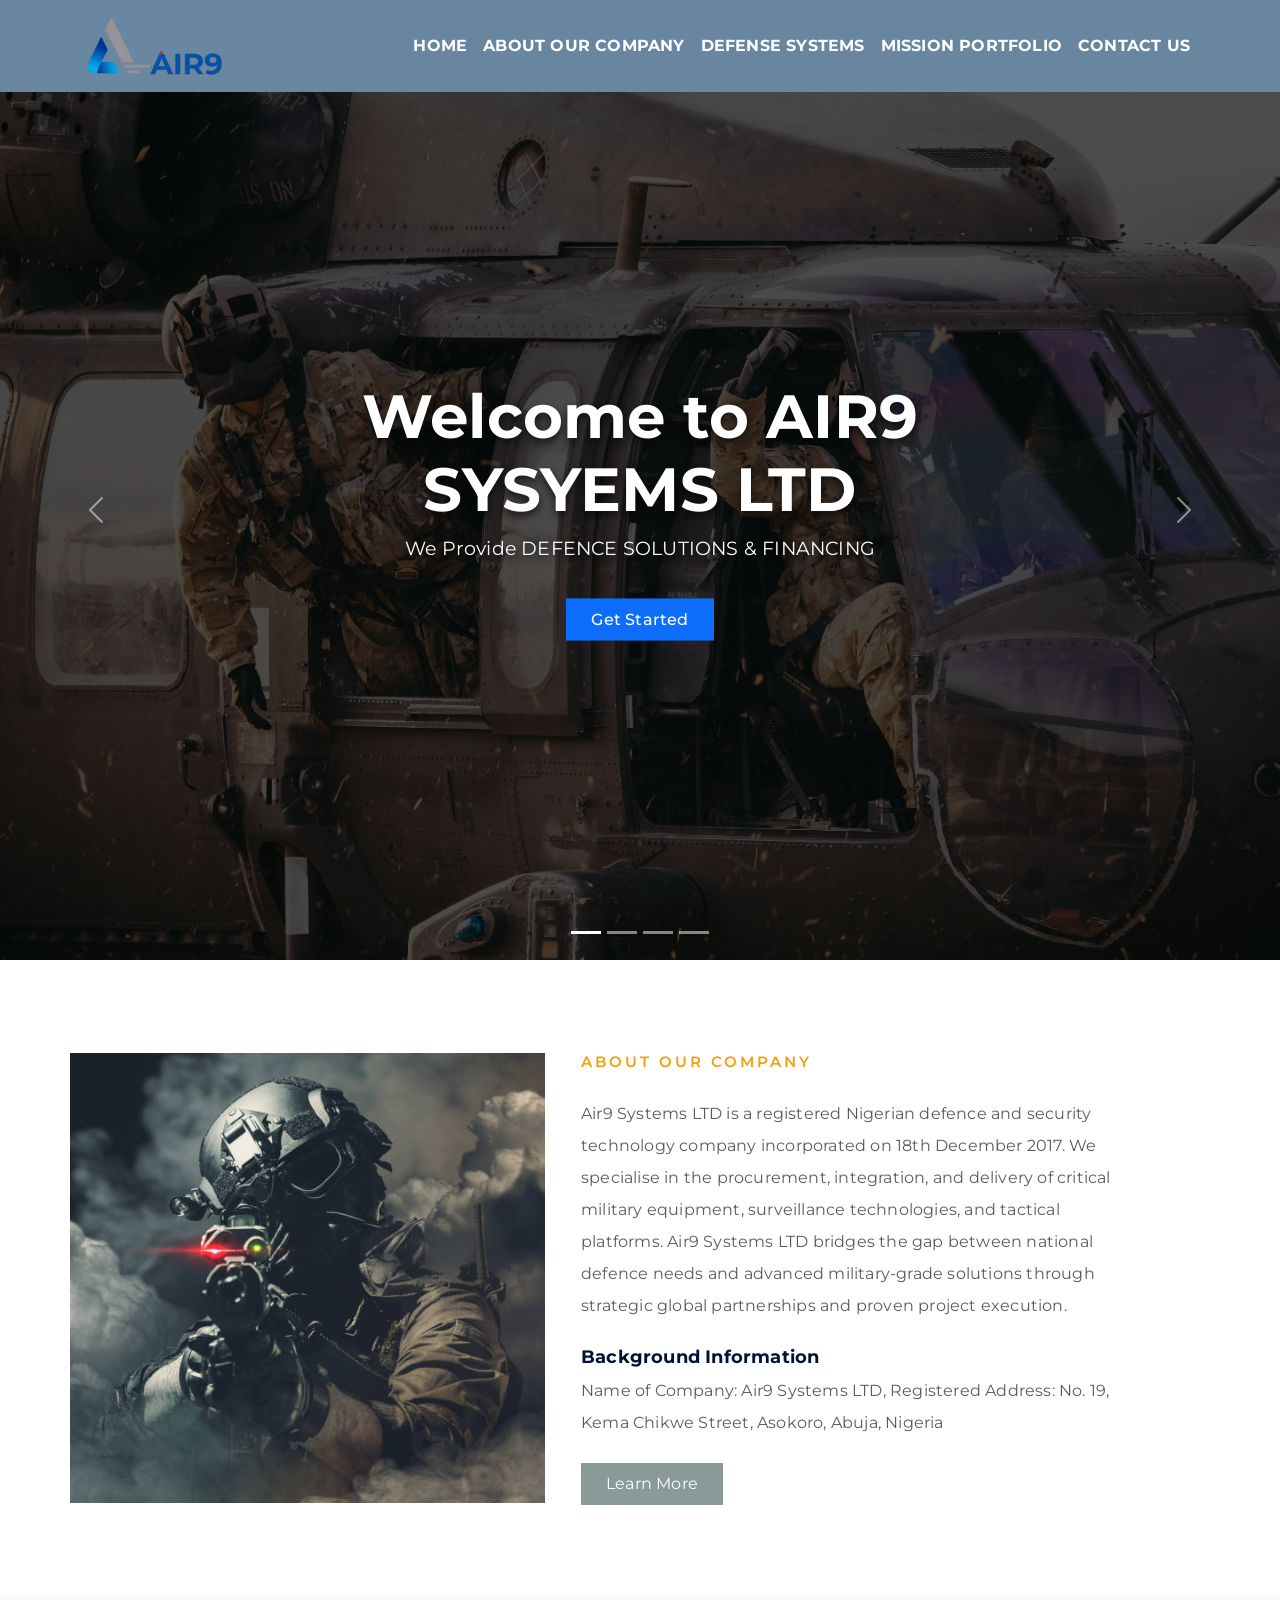
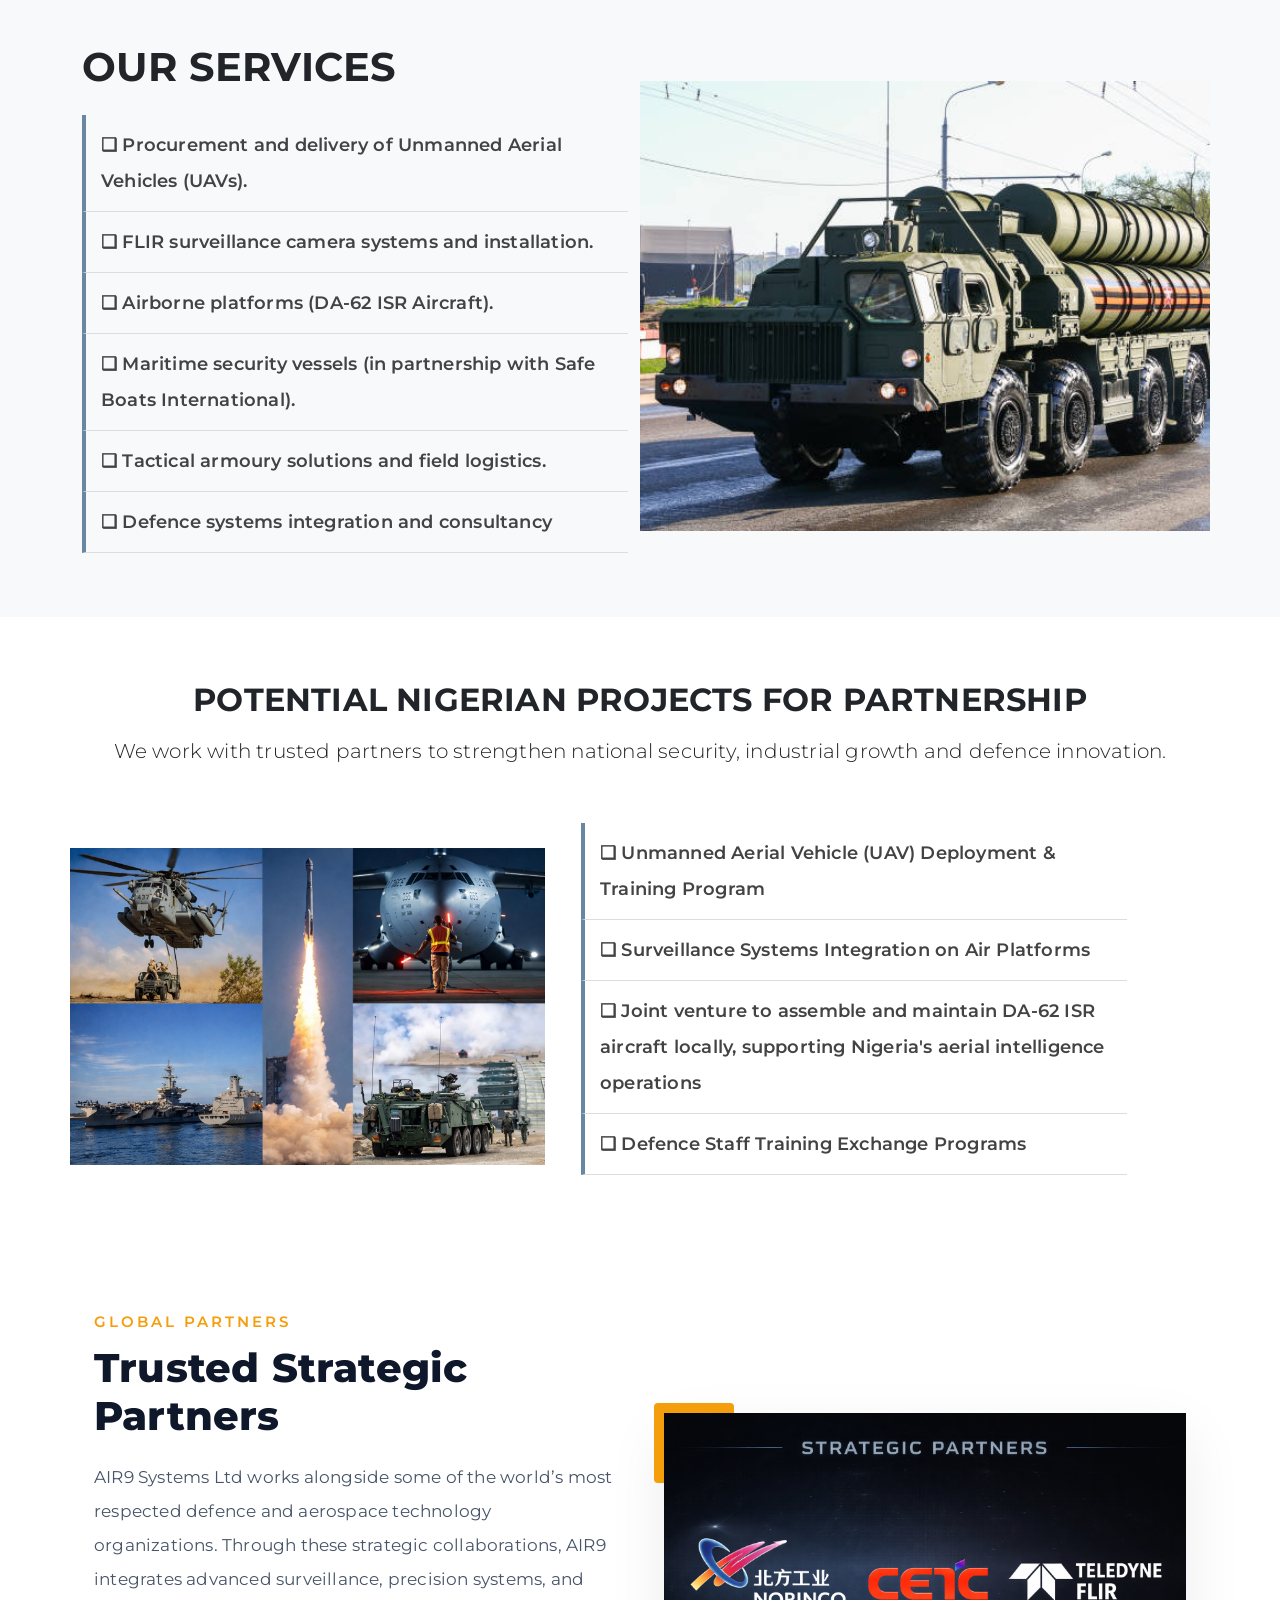
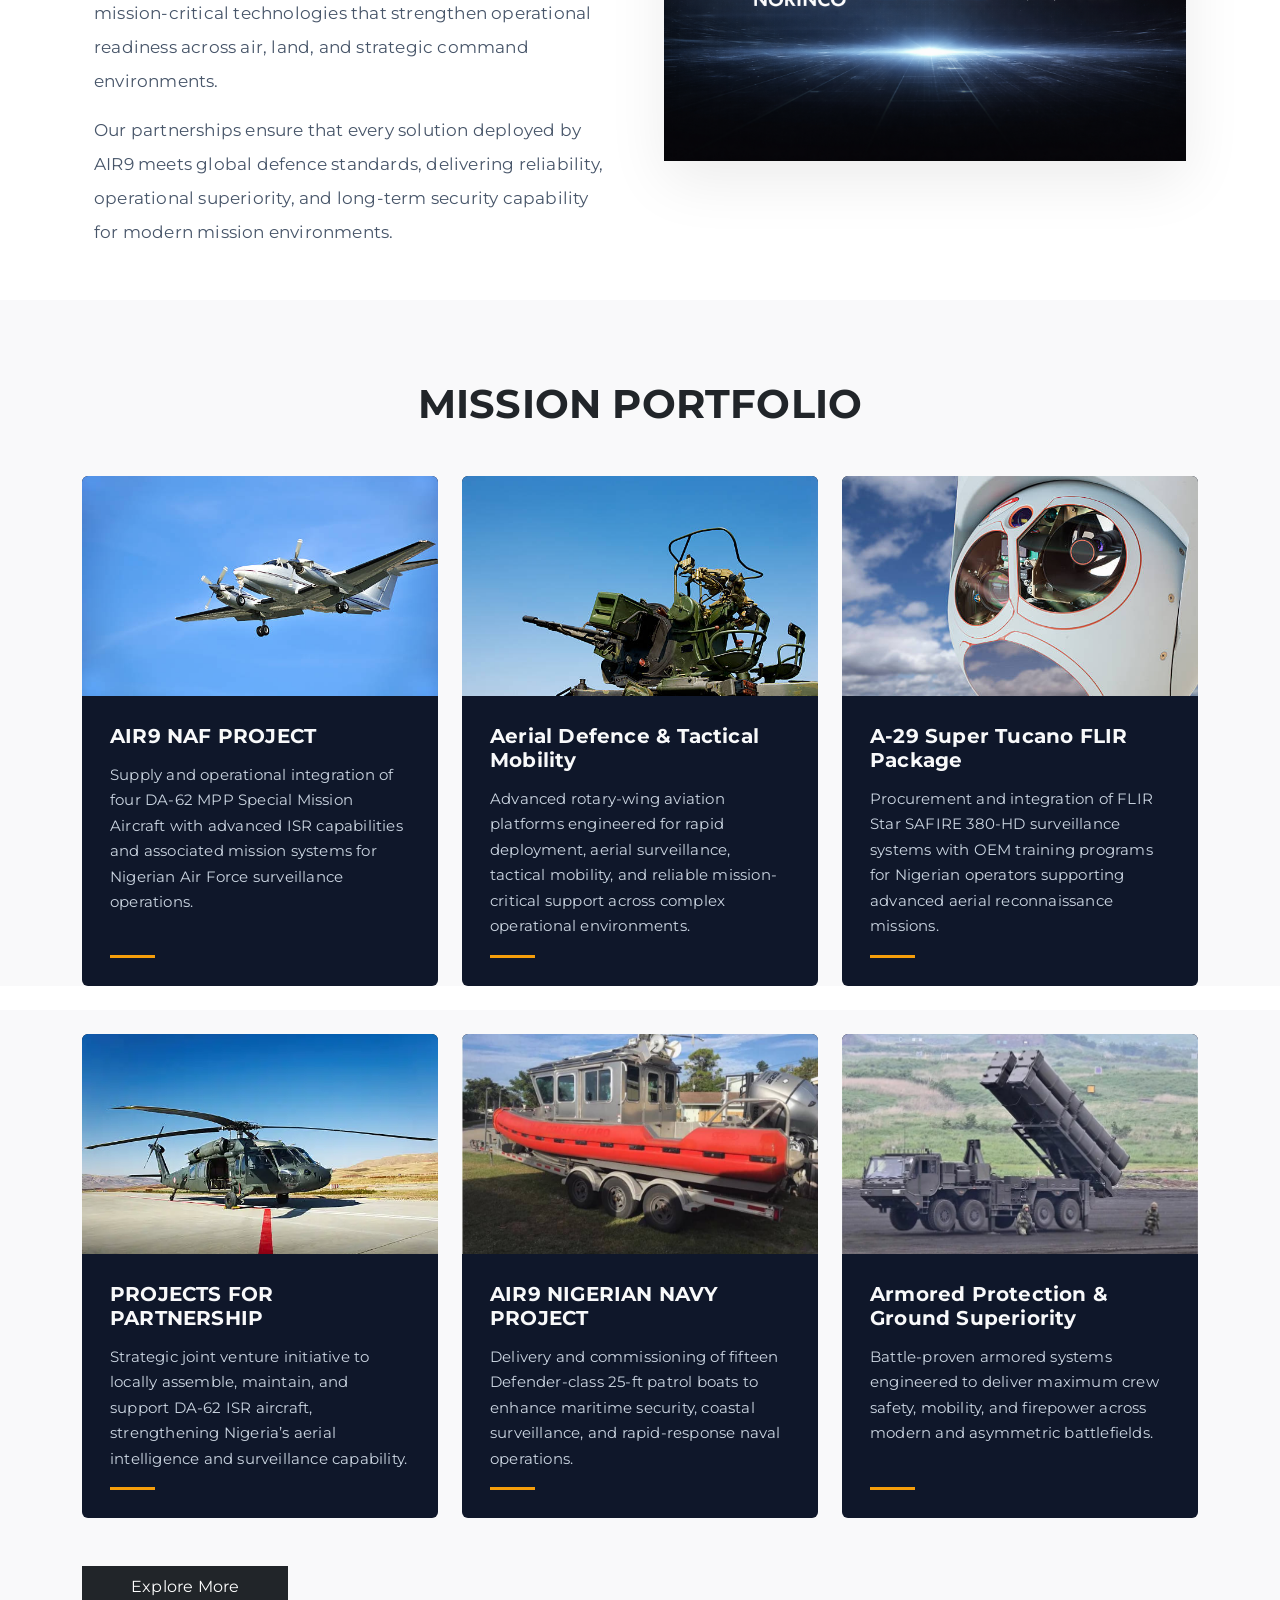
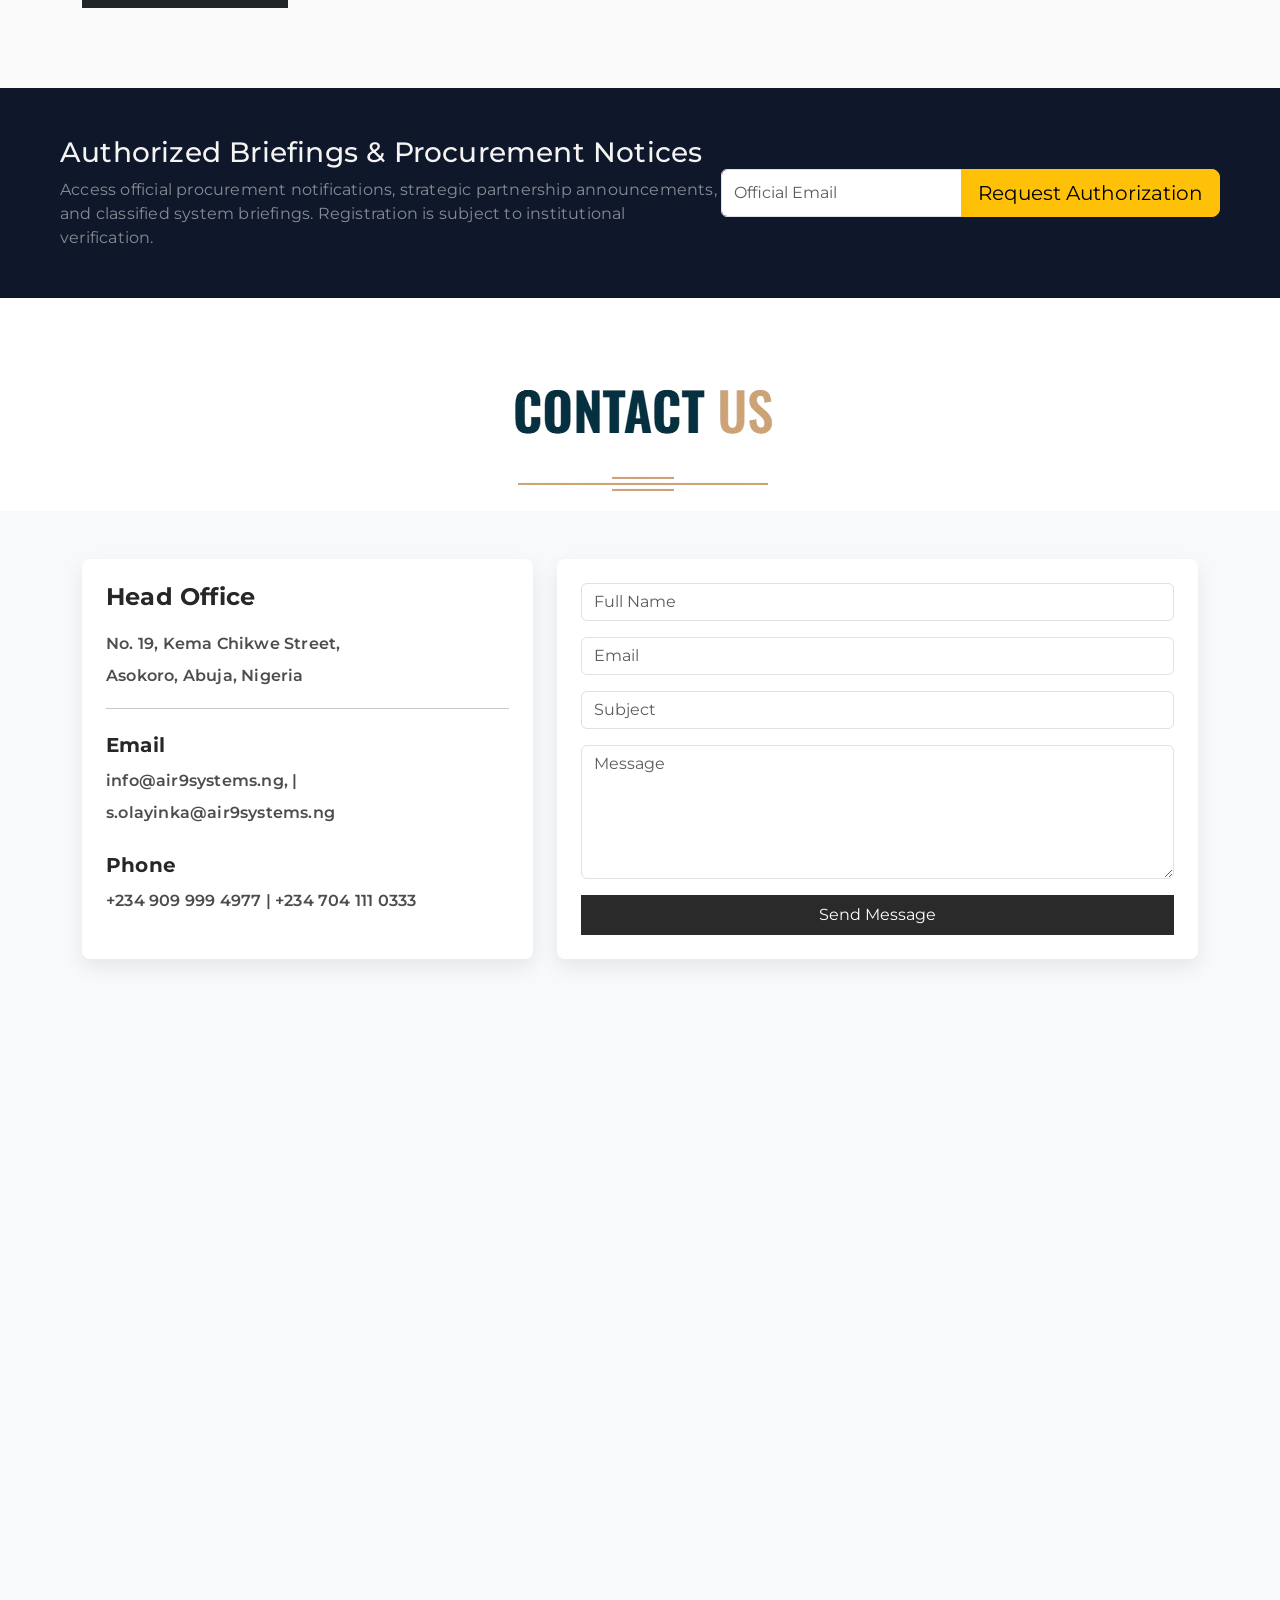
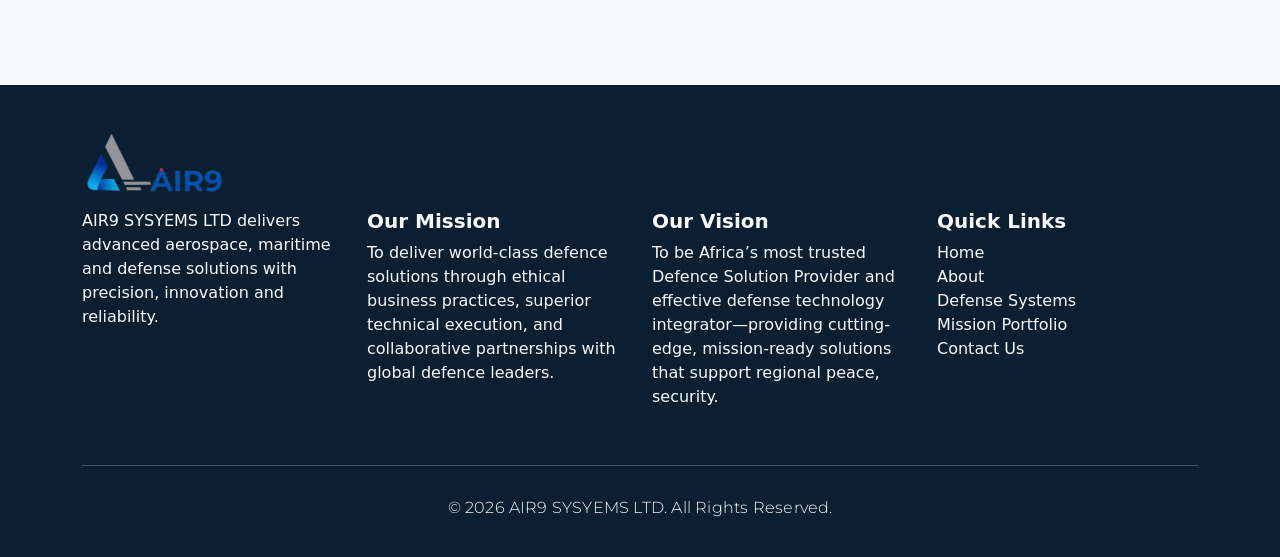
==== commit 931f8e97: "commit" ====
--- a/index.html
+++ b/index.html
@@ -614,7 +614,7 @@
             <div class="card mission-card text-light w-100">
               <img
                 class="card-img-top custom-card-img"
-                src="IMAGES/istockphoto-1393750036-612x612.jpg"
+                src="IMAGES/misile-defense.jpg"
                 loading="lazy"
                 alt="card-image3"
               />
@@ -794,7 +794,7 @@
     <!-- FOOTER -->
 
     <footer
-      class="text-light pt-5 pb-4 font-style"
+      class="text-light pt-5 pb-4"
       style="background-color: #0b1f33"
     >
       <div class="container">
@@ -880,6 +880,7 @@
       </div>
     </footer>
 
+
     <script
       src="https://cdn.jsdelivr.net/npm/bootstrap@5.0.2/dist/js/bootstrap.bundle.min.js"
       integrity="sha384-MrcW6ZMFYlzcLA8Nl+NtUVF0sA7MsXsP1UyJoMp4YLEuNSfAP+JcXn/tWtIaxVXM"
--- a/style.css
+++ b/style.css
@@ -468,9 +468,10 @@
 
 .contact-info {
   background: white;
-  font-weight: 500;
-  font-size: large;
+  font-weight: 600;
+  font-size: medium;
   color: #282727;
+  line-height: 2;
   border-radius: 8px;
   box-shadow: 0 8px 20px rgba(0, 0, 0, 0.08);
 }
@@ -507,6 +508,8 @@
   transform: translateY(-3px) !important;
   box-shadow: 0 10px 20px rgba(0, 0, 0, 0.2) !important;
 }
+
+
 
 /*  */
 
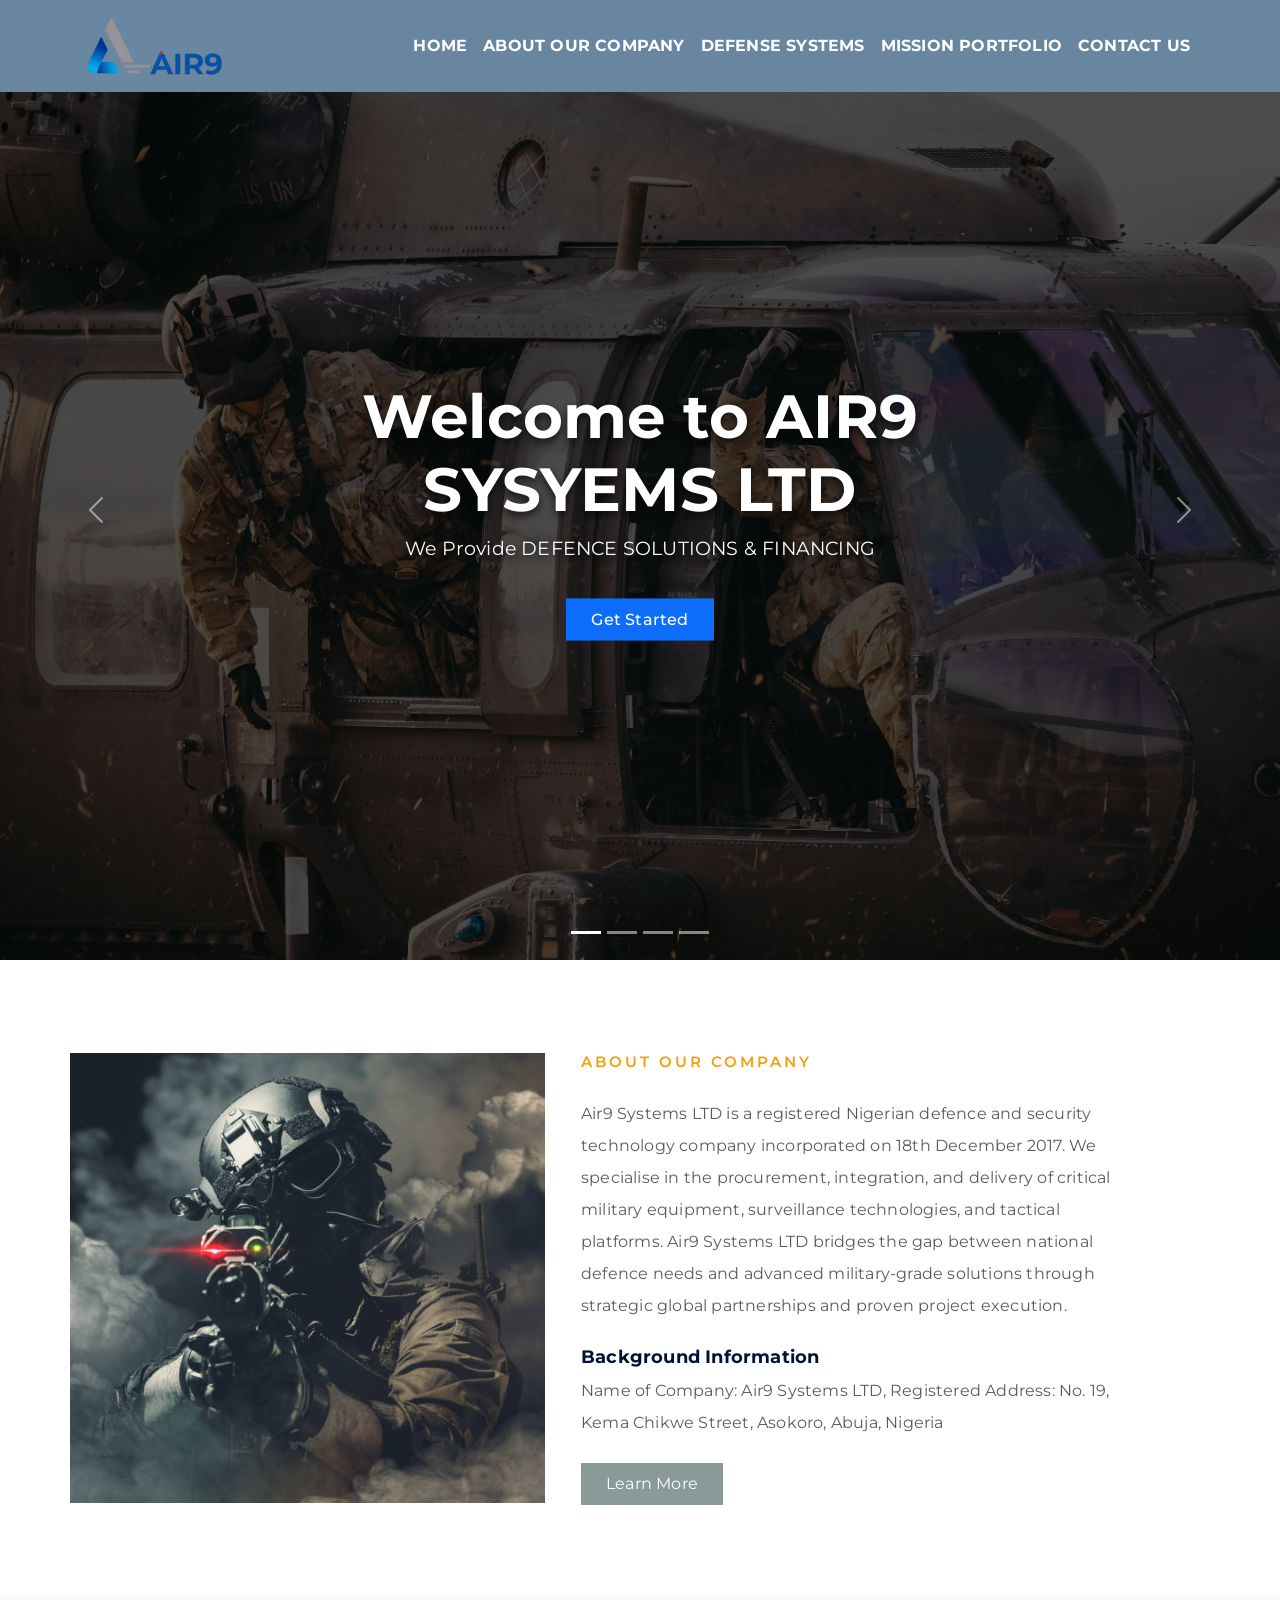
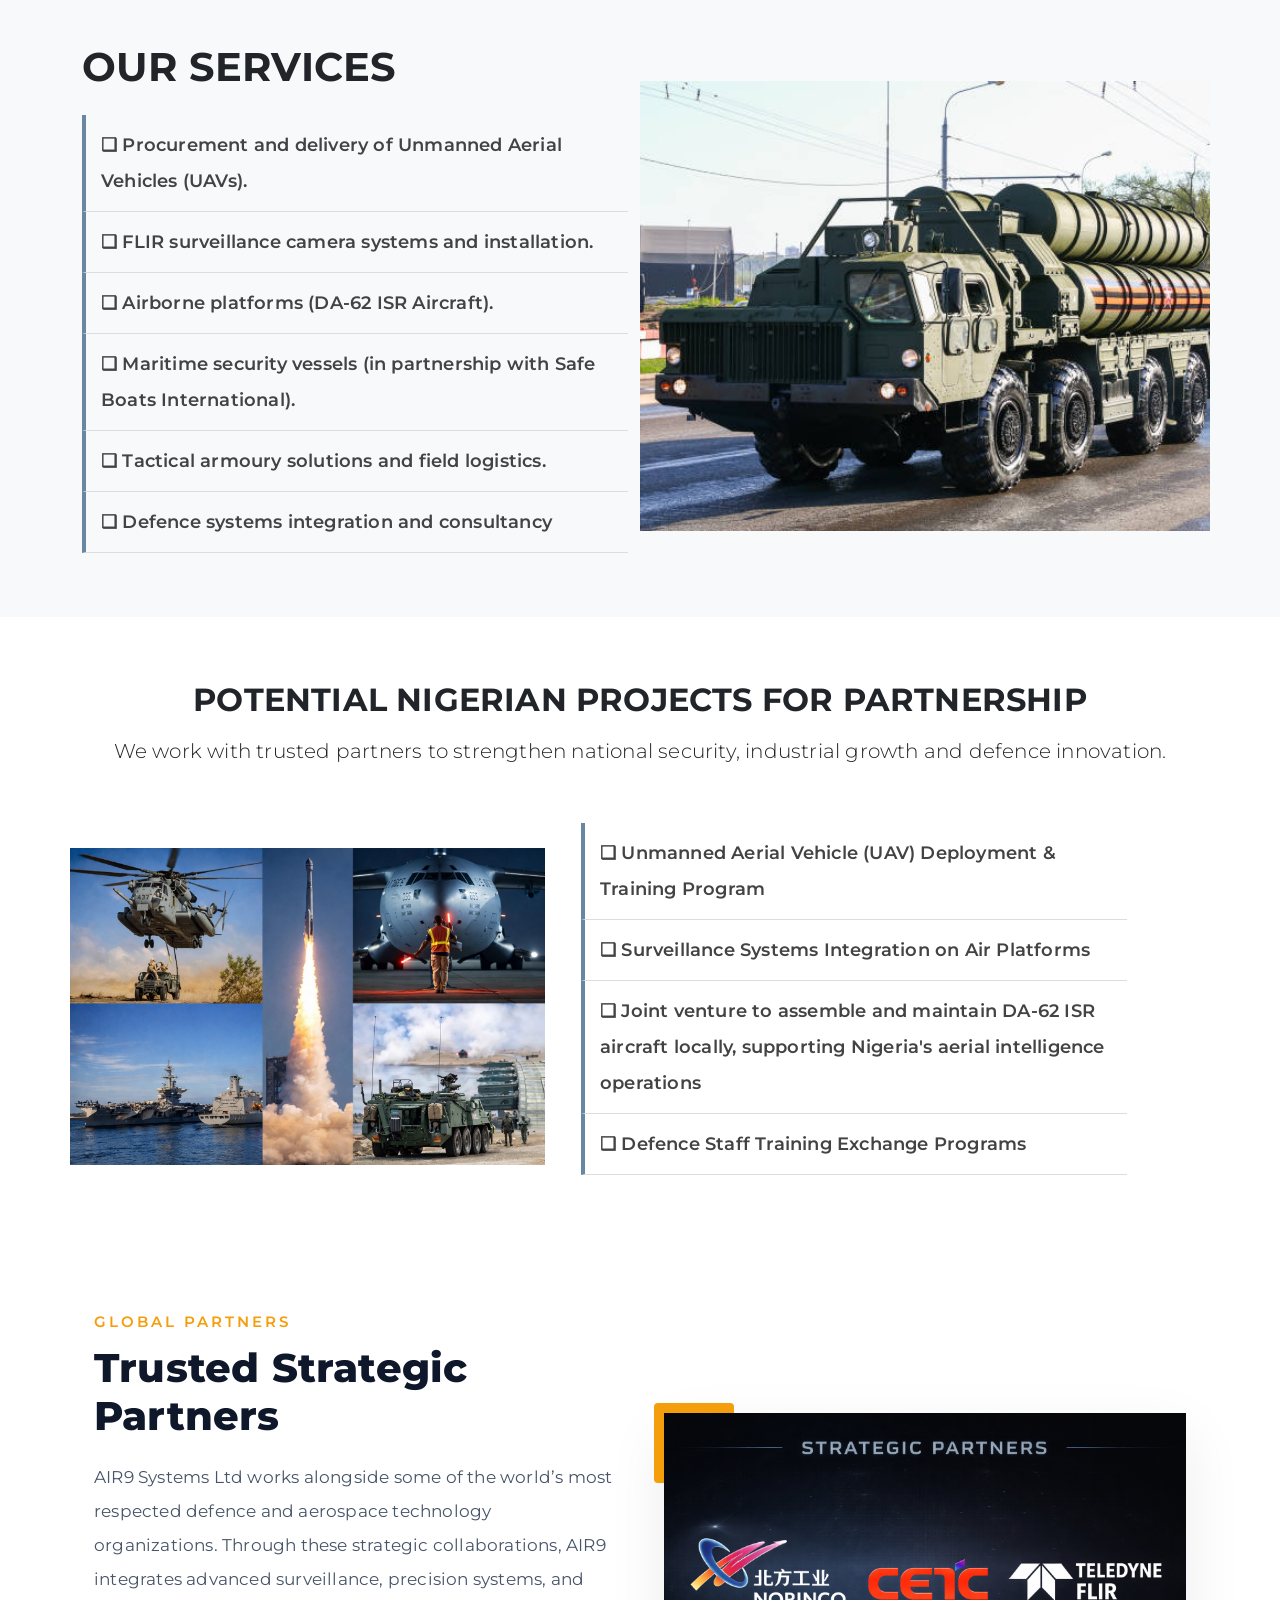
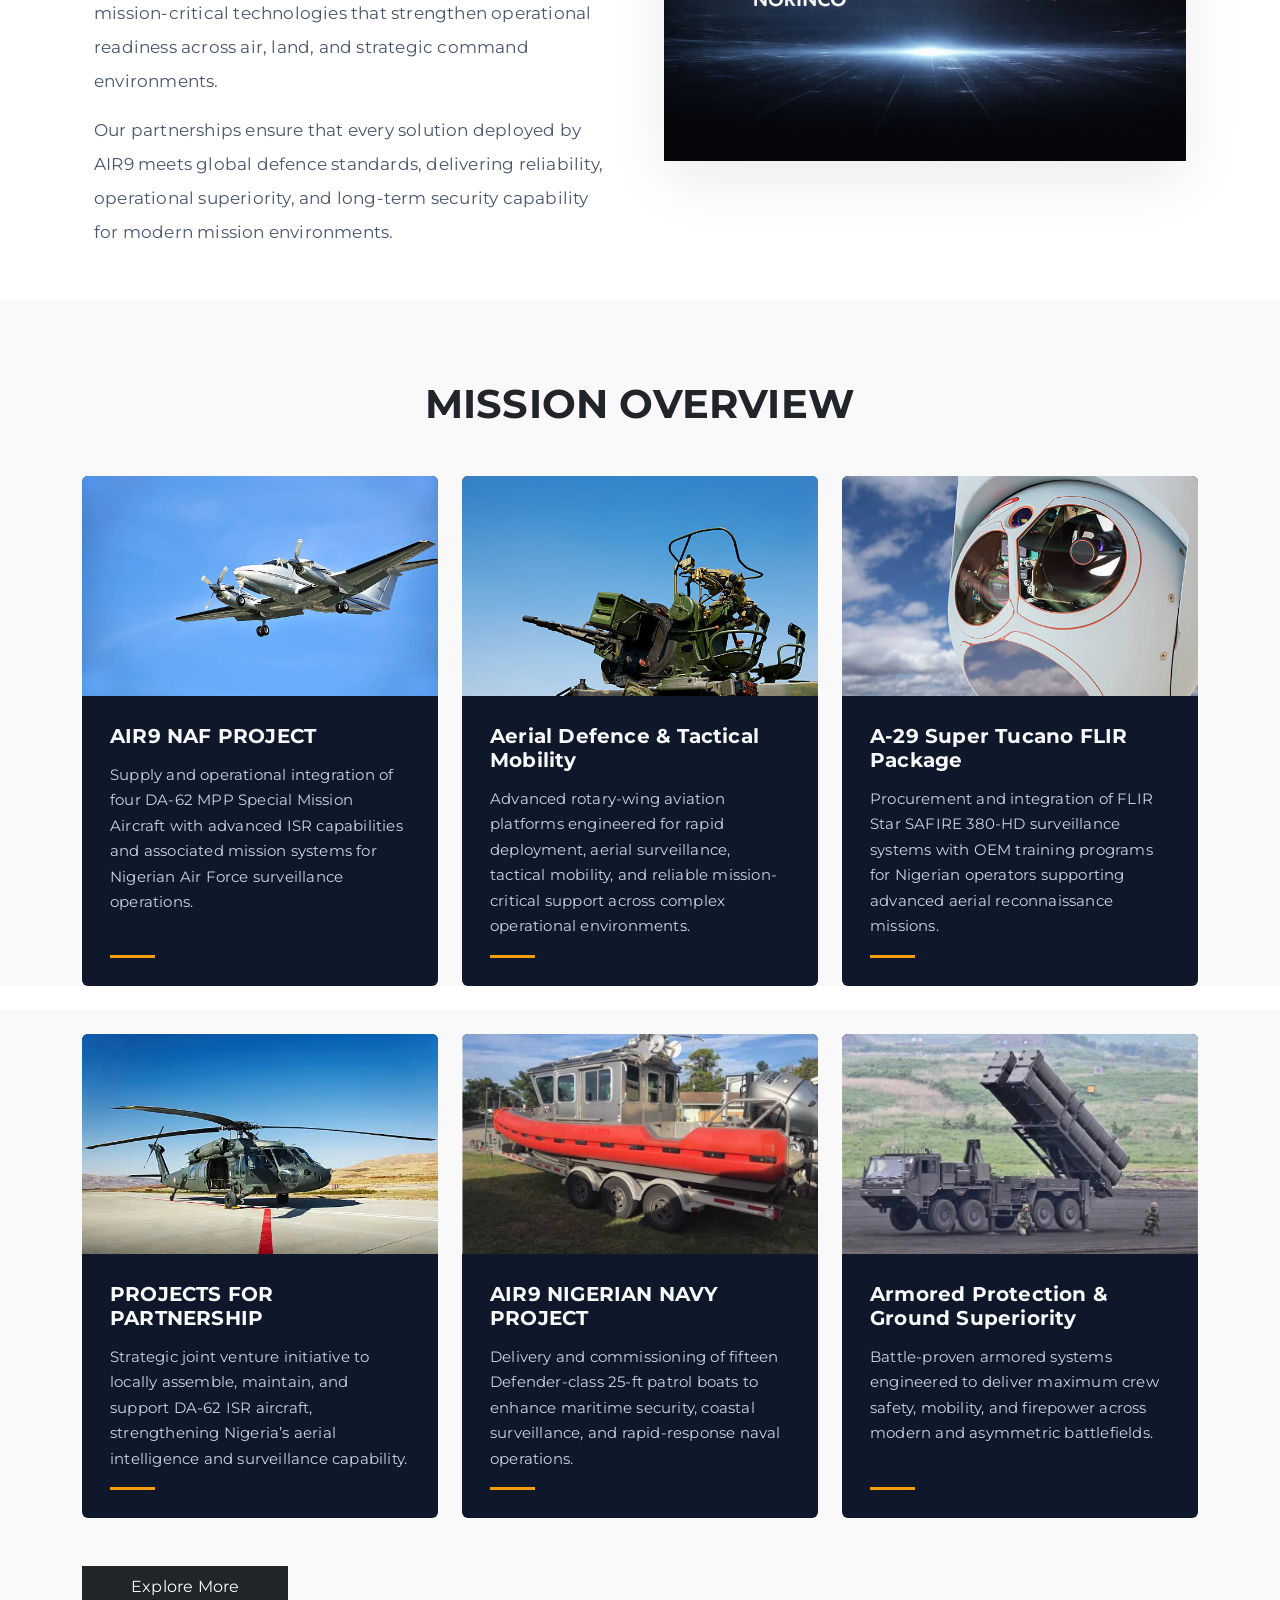
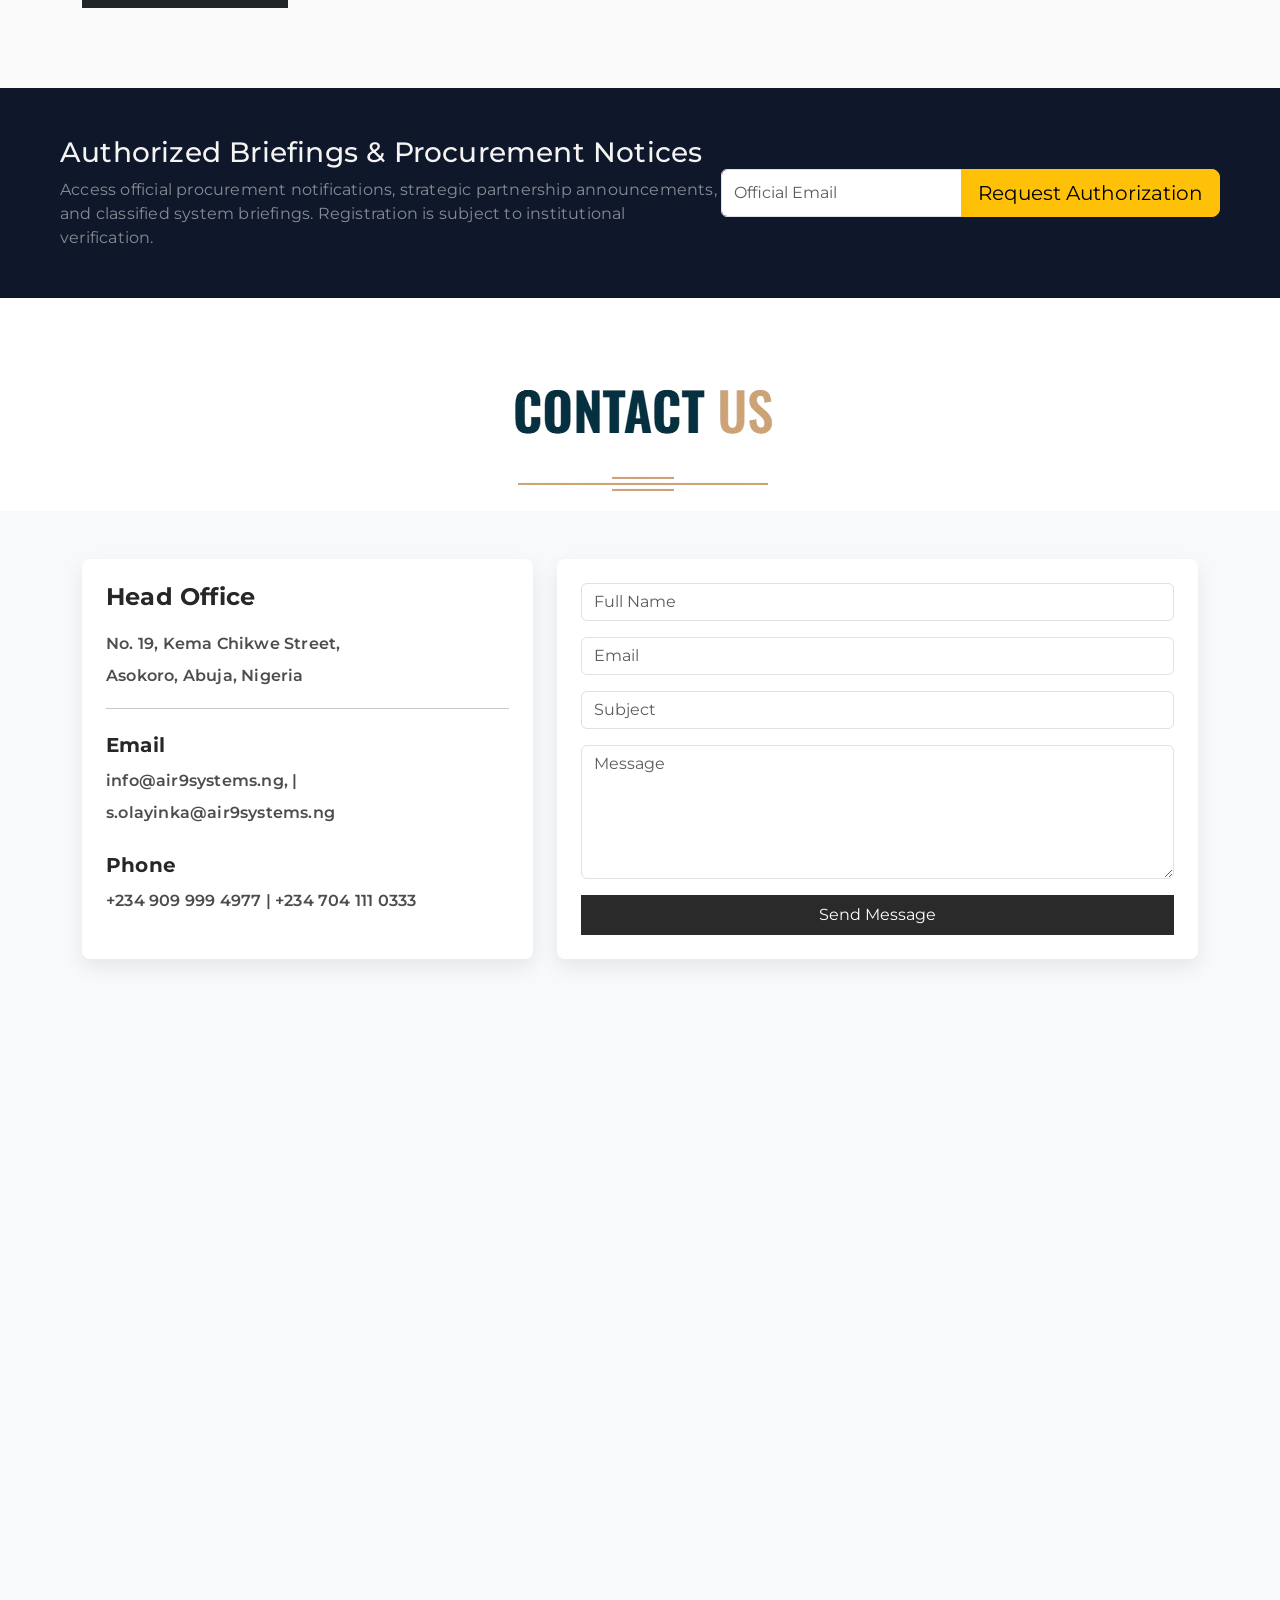
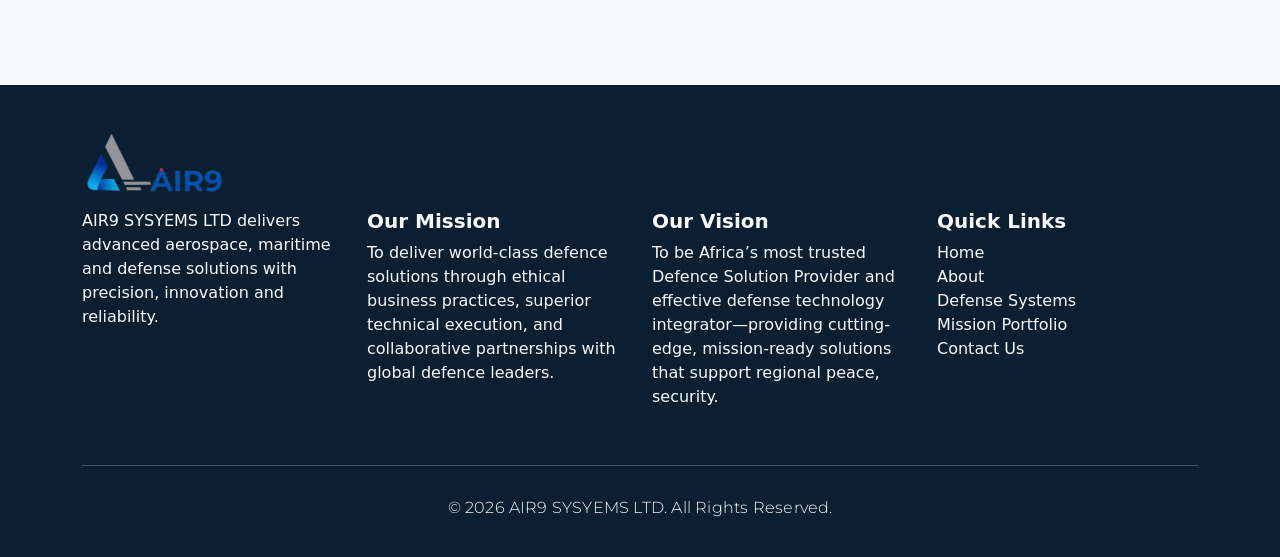
==== commit b18fcbe7: "commit" ====
--- a/index.html
+++ b/index.html
@@ -477,7 +477,7 @@
       <div class="container">
         <div class="row text-start g-4">
           <h1 class="fw-bolder text-center font-style mb-4">
-            MISSION PORTFOLIO
+            MISSION OVERVIEW
           </h1>
 
           <!-- card-one -->
@@ -793,10 +793,7 @@
     </section>
     <!-- FOOTER -->
 
-    <footer
-      class="text-light pt-5 pb-4"
-      style="background-color: #0b1f33"
-    >
+    <footer class="text-light pt-5 pb-4" style="background-color: #0b1f33">
       <div class="container">
         <div class="mb-3">
           <a href="#home" class="fw-bold"
@@ -809,7 +806,7 @@
         </div>
         <div class="row">
           <!-- Company Info -->
-          <div class="col-md-3 mb-4">
+          <div class="col-lg-3 mb-4">
             <p>
               AIR9 SYSYEMS LTD delivers advanced aerospace, maritime and defense
               solutions with precision, innovation and reliability.
@@ -817,7 +814,7 @@
           </div>
 
           <!-- Mission -->
-          <div class="col-md-3 mb-4">
+          <div class="col-lg-3 mb-4">
             <h5 class="fw-bold">Our Mission</h5>
             <p>
               To deliver world-class defence solutions through ethical business
@@ -827,7 +824,7 @@
           </div>
 
           <!-- Vision -->
-          <div class="col-md-3 mb-4">
+          <div class="col-lg-3 mb-4">
             <h5 class="fw-bold">Our Vision</h5>
             <p>
               To be Africa’s most trusted Defence Solution Provider and
@@ -837,7 +834,7 @@
           </div>
 
           <!-- Quick Links -->
-          <div class="col-md-3 mb-4">
+          <div class="col-lg-3 mb-4">
             <h5 class="fw-bold">Quick Links</h5>
             <ul class="list-unstyled quick-links">
               <li>
@@ -880,7 +877,6 @@
       </div>
     </footer>
 
-
     <script
       src="https://cdn.jsdelivr.net/npm/bootstrap@5.0.2/dist/js/bootstrap.bundle.min.js"
       integrity="sha384-MrcW6ZMFYlzcLA8Nl+NtUVF0sA7MsXsP1UyJoMp4YLEuNSfAP+JcXn/tWtIaxVXM"
